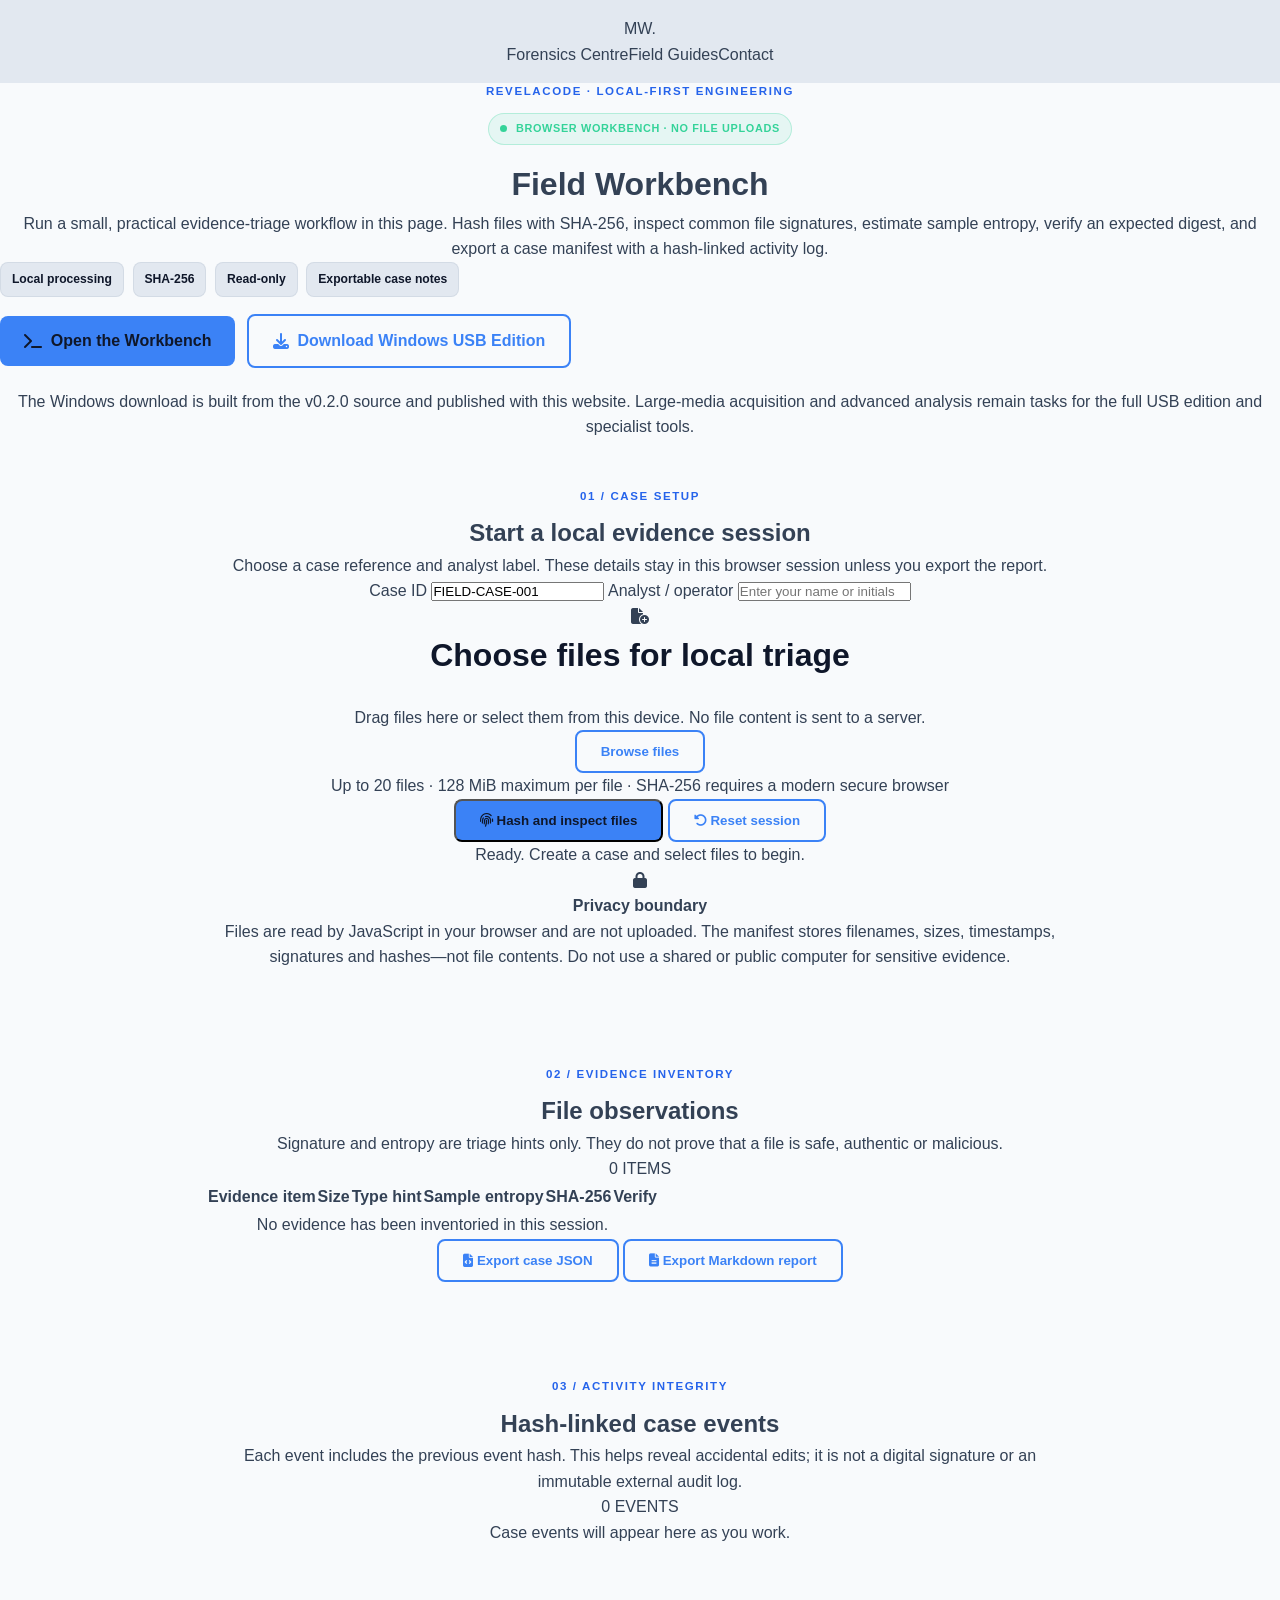
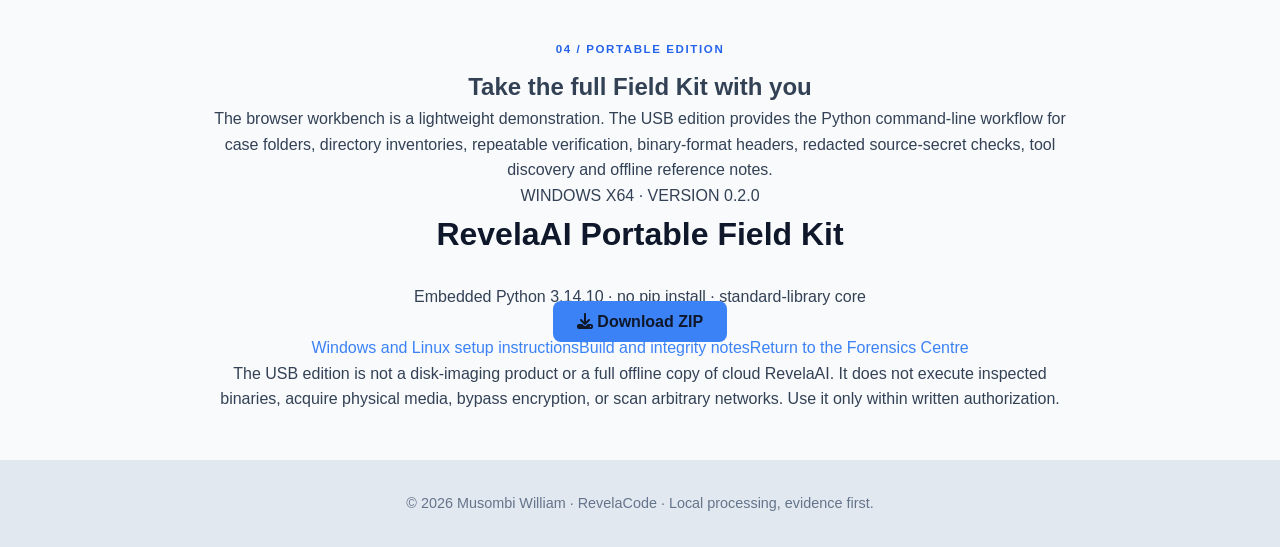
==== fieldkit.html @ 88fcd1e8 "Add browser-based Field Workbench page" ====
<!DOCTYPE html>
<html lang="en">
<head>
  <meta charset="UTF-8">
  <meta name="viewport" content="width=device-width, initial-scale=1.0">
  <meta name="description" content="Use the RevelaAI Field Workbench in your browser for local SHA-256 evidence hashing, file-header triage, entropy sampling and hash-linked case notes. Files stay on your device.">
  <meta name="theme-color" content="#0b1220">
  <title>Field Workbench | Musombi William</title>
  <link rel="stylesheet" href="https://cdnjs.cloudflare.com/ajax/libs/font-awesome/6.4.0/css/all.min.css" crossorigin="anonymous" referrerpolicy="no-referrer">
  <link rel="stylesheet" href="stylesheet.css">
</head>
<body class="fieldkit-page">
  <header class="fieldkit-hero">
    <nav class="fieldkit-topnav" aria-label="Main navigation">
      <a href="index.html" class="brand-mark">MW<span>.</span></a>
      <div><a href="forensics.html">Forensics Centre</a><a href="guides.html">Field Guides</a><a href="index.html#contact">Contact</a></div>
    </nav>
    <div class="fieldkit-hero-copy">
      <p class="fieldkit-eyebrow">REVELACODE · LOCAL-FIRST ENGINEERING</p>
      <div class="fieldkit-status"><span></span> BROWSER WORKBENCH · NO FILE UPLOADS</div>
      <h1>Field Workbench</h1>
      <p>Run a small, practical evidence-triage workflow in this page. Hash files with SHA-256, inspect common file signatures, estimate sample entropy, verify an expected digest, and export a case manifest with a hash-linked activity log.</p>
      <div class="fieldkit-facts"><span><strong>Local processing</strong></span><span><strong>SHA-256</strong></span><span><strong>Read-only</strong></span><span><strong>Exportable case notes</strong></span></div>
      <div class="fieldkit-links">
        <a class="btn-primary" href="#workbench"><i class="fa-solid fa-terminal"></i> Open the Workbench</a>
        <a class="btn-secondary" href="downloads/RevelaAI-Portable-Field-Kit-v0.2.0-Windows-x64.zip" download><i class="fa-solid fa-download"></i> Download Windows USB Edition</a>
      </div>
      <p class="fieldkit-small-note">The Windows download is built from the v0.2.0 source and published with this website. Large-media acquisition and advanced analysis remain tasks for the full USB edition and specialist tools.</p>
    </div>
  </header>

  <main class="fieldkit-main">
    <section class="fieldkit-section" id="workbench">
      <div class="fieldkit-section-heading">
        <p class="fieldkit-eyebrow">01 / CASE SETUP</p>
        <h2>Start a local evidence session</h2>
        <p>Choose a case reference and analyst label. These details stay in this browser session unless you export the report.</p>
      </div>
      <div class="fieldkit-form-grid">
        <label>Case ID
          <input id="caseId" type="text" maxlength="64" value="FIELD-CASE-001" autocomplete="off">
        </label>
        <label>Analyst / operator
          <input id="analyst" type="text" maxlength="80" placeholder="Enter your name or initials" autocomplete="off">
        </label>
      </div>
      <div class="fieldkit-dropzone" id="dropZone" tabindex="0" role="button" aria-label="Choose evidence files">
        <input id="evidenceFiles" type="file" multiple hidden>
        <div class="drop-icon"><i class="fa-solid fa-file-circle-plus"></i></div>
        <h3>Choose files for local triage</h3>
        <p>Drag files here or select them from this device. No file content is sent to a server.</p>
        <button type="button" class="btn-secondary" id="chooseFiles">Browse files</button>
        <p class="fieldkit-hint">Up to 20 files · 128 MiB maximum per file · SHA-256 requires a modern secure browser</p>
      </div>
      <div class="fieldkit-actions">
        <button type="button" class="btn-primary" id="runInventory"><i class="fa-solid fa-fingerprint"></i> Hash and inspect files</button>
        <button type="button" class="btn-secondary" id="resetSession"><i class="fa-solid fa-rotate-left"></i> Reset session</button>
      </div>
      <p id="workbenchStatus" class="fieldkit-status-line" role="status" aria-live="polite">Ready. Create a case and select files to begin.</p>
      <div class="fieldkit-privacy"><i class="fa-solid fa-lock"></i><div><strong>Privacy boundary</strong><p>Files are read by JavaScript in your browser and are not uploaded. The manifest stores filenames, sizes, timestamps, signatures and hashes—not file contents. Do not use a shared or public computer for sensitive evidence.</p></div></div>
    </section>

    <section class="fieldkit-section">
      <div class="fieldkit-section-heading fieldkit-row-heading">
        <div><p class="fieldkit-eyebrow">02 / EVIDENCE INVENTORY</p><h2>File observations</h2><p>Signature and entropy are triage hints only. They do not prove that a file is safe, authentic or malicious.</p></div>
        <span class="fieldkit-count" id="evidenceCount">0 ITEMS</span>
      </div>
      <div class="fieldkit-table-wrap">
        <table class="fieldkit-table">
          <thead><tr><th>Evidence item</th><th>Size</th><th>Type hint</th><th>Sample entropy</th><th>SHA-256</th><th>Verify</th></tr></thead>
          <tbody id="manifestRows"><tr><td colspan="6" class="fieldkit-empty">No evidence has been inventoried in this session.</td></tr></tbody>
        </table>
      </div>
      <div class="fieldkit-actions fieldkit-export-actions">
        <button type="button" class="btn-secondary" id="exportJson" disabled><i class="fa-solid fa-file-code"></i> Export case JSON</button>
        <button type="button" class="btn-secondary" id="exportReport" disabled><i class="fa-solid fa-file-lines"></i> Export Markdown report</button>
      </div>
    </section>

    <section class="fieldkit-section">
      <div class="fieldkit-section-heading fieldkit-row-heading">
        <div><p class="fieldkit-eyebrow">03 / ACTIVITY INTEGRITY</p><h2>Hash-linked case events</h2><p>Each event includes the previous event hash. This helps reveal accidental edits; it is not a digital signature or an immutable external audit log.</p></div>
        <span class="fieldkit-count" id="eventCount">0 EVENTS</span>
      </div>
      <div class="fieldkit-event-list" id="eventList"><p class="fieldkit-empty">Case events will appear here as you work.</p></div>
    </section>

    <section class="fieldkit-section fieldkit-download-panel" id="usb-edition">
      <p class="fieldkit-eyebrow">04 / PORTABLE EDITION</p>
      <h2>Take the full Field Kit with you</h2>
      <p>The browser workbench is a lightweight demonstration. The USB edition provides the Python command-line workflow for case folders, directory inventories, repeatable verification, binary-format headers, redacted source-secret checks, tool discovery and offline reference notes.</p>
      <div class="fieldkit-download-card">
        <div><span class="fieldkit-download-label">WINDOWS X64 · VERSION 0.2.0</span><h3>RevelaAI Portable Field Kit</h3><p>Embedded Python 3.14.10 · no pip install · standard-library core</p></div>
        <a class="btn-primary" href="downloads/RevelaAI-Portable-Field-Kit-v0.2.0-Windows-x64.zip" download><i class="fa-solid fa-download"></i> Download ZIP</a>
      </div>
      <div class="fieldkit-download-links"><a href="guides.html#usb-edition">Windows and Linux setup instructions</a><a href="guides.html#verification">Build and integrity notes</a><a href="forensics.html">Return to the Forensics Centre</a></div>
      <p class="fieldkit-disclaimer">The USB edition is not a disk-imaging product or a full offline copy of cloud RevelaAI. It does not execute inspected binaries, acquire physical media, bypass encryption, or scan arbitrary networks. Use it only within written authorization.</p>
    </section>
  </main>
  <footer>© 2026 Musombi William · RevelaCode · Local processing, evidence first.</footer>
  <script src="fieldkit.js" defer></script>
</body>
</html>
---- stylesheet.css ----
/* ===========================
   THEME VARIABLES
=========================== */
:root {
  --color-bg: #0F172A;
  --color-bg-alt: #1E293B;
  --color-text: #E2E8F0;
  --color-text-alt: #CBD5E1;
  --color-accent: #3B82F6;
  --color-accent-light: #60A5FA;
  --color-muted: #94A3B8;
  --color-btn-hover: #2563EB;
}

/* Automatic light theme for users who prefer light mode */
@media (prefers-color-scheme: light) {
  :root {
    --color-bg: #F8FAFC;
    --color-bg-alt: #E2E8F0;
    --color-text: #0F172A;
    --color-text-alt: #334155;
    --color-accent: #3B82F6;
    --color-accent-light: #2563EB;
    --color-muted: #64748B;
    --color-btn-hover: #1E40AF;
  }
}

/* ===========================
   GLOBAL STYLES
=========================== */
* {
  box-sizing: border-box;
  margin: 0;
  padding: 0;
  font-family: 'Inter', sans-serif;
}

body {
  background-color: var(--color-bg);
  color: var(--color-text-alt);
  line-height: 1.6;
  scroll-behavior: smooth;
  transition: all 0.3s ease;
  text-align: center;
}

a {
  text-decoration: none;
  color: var(--color-accent);
  transition: all 0.3s ease;
}

a:hover {
  color: var(--color-accent-light);
  text-decoration: underline;
}

ul {
  list-style: none;
  text-align: left;
}

/* ===========================
   HERO SECTION
=========================== */
.hero {
  display: flex;
  align-items: center;
  justify-content: center;
  min-height: 100vh;
  padding: 2rem;
  position: relative;
  text-align: center;
  background-color: var(--color-bg); /* fallback background color */
}


/* Overlay for readability */
.hero::before {
  content: "";
  position: absolute;
  top: 0; left: 0; right: 0; bottom: 0;
  background-color: rgba(0, 0, 0, 0.5);
  z-index: 1;
}

.hero-container {
  position: relative;
  z-index: 2;
  display: flex;
  flex-direction: column;
  align-items: center;
  gap: 2rem;
}

.hero-text h1 {
  font-size: 3rem;
  color: var(--color-text);
}

.hero-text h2 {
  font-size: 1.5rem;
  color: var(--color-accent-light);
}

.hero-text p {
  font-size: 1rem;
  color: var(--color-text-alt);
}

.hero-buttons {
  display: flex;
  gap: 1rem;
  justify-content: center;
  margin-top: 1rem;
}

.btn-primary, .btn-secondary {
  padding: 0.75rem 1.5rem;
  border-radius: 8px;
  font-weight: 600;
  transition: all 0.3s ease;
  cursor: pointer;
}

.btn-primary {
  background-color: var(--color-accent);
  color: var(--color-text);
}

.btn-primary:hover {
  background-color: var(--color-btn-hover);
}

.btn-secondary {
  border: 2px solid var(--color-accent);
  color: var(--color-accent);
  background: transparent;
}

.btn-secondary:hover {
  background-color: var(--color-accent);
  color: var(--color-text);
}

.hero-image img {
  max-width: 250px;
  border-radius: 50%;
  border: 4px solid var(--color-accent-light);
  transition: all 0.3s ease;
}

.hero-image img:hover {
  transform: scale(1.05);
}

/* ===========================
   NAVBAR
=========================== */
nav {
  background-color: var(--color-bg-alt);
  padding: 1rem 0;
  position: sticky;
  top: 0;
  z-index: 1000;
  text-align: center;
}

nav ul {
  display: flex;
  justify-content: center;
  gap: 2rem;
  flex-wrap: wrap;
}

nav a {
  font-weight: 500;
  font-size: 1rem;
  color: var(--color-text-alt);
}

/* ===========================
   SECTIONS & CARDS
=========================== */
section {
  padding: 3rem 1rem;
  max-width: 900px;
  margin: auto;
}

section h3 {
  font-size: 2rem;
  margin-bottom: 1.5rem;
  text-align: center;
  color: var(--color-text);
}

.card {
  background-color: var(--color-bg-alt);
  padding: 1.5rem 2rem;
  border-radius: 12px;
  margin-bottom: 2rem;
  box-shadow: 0 6px 12px rgba(0,0,0,0.4);
}

.card h4 {
  color: var(--color-accent-light);
  margin-bottom: 1rem;
  text-align: left;
}

.card p, .card li {
  text-align: left;
  margin-bottom: 0.5rem;
  color: var(--color-text-alt);
  line-height: 1.5;
}

.card ul {
  padding-left: 1.2rem;
  margin-top: 0.5rem;
}

/* ===========================
   PROJECT CARDS
=========================== */
.images-section {
  display: grid;
  grid-template-columns: repeat(auto-fit, minmax(220px, 1fr));
  gap: 2rem;
  margin-top: 2rem;
}

.project-card {
  background-color: var(--color-bg-alt);
  padding: 1rem;
  border-radius: 12px;
  text-align: center;
  transition: transform 0.3s ease, box-shadow 0.3s ease;
}

.project-card img {
  width: 100%;
  border-radius: 10px;
  margin-bottom: 0.5rem;
}

.project-card:hover {
  transform: translateY(-5px);
  box-shadow: 0 10px 20px rgba(0,0,0,0.4);
}

#achievements .card {
  background-color: var(--color-bg-alt);
  padding: 1.5rem 2rem;
  border-radius: 12px;
  margin-bottom: 2rem;
  box-shadow: 0 6px 12px rgba(0,0,0,0.4);
}

#achievements .card h4 {
  color: var(--color-accent-light);
  margin-bottom: 1rem;
  text-align: left;
}

#achievements .card ul {
  padding-left: 1.2rem;
  margin-top: 0.5rem;
}

#achievements .card li {
  margin-bottom: 0.5rem;
  line-height: 1.5;
  text-align: left;
  color: var(--color-text-alt);
}

/* ===========================
   CONTACT LIST
=========================== */
  /* ensures all icons are aligned */
.contact-list li {
  display: flex;
  align-items: center;
  gap: 0.5rem;
  margin-bottom: 0.5rem;
}

.contact-list i {
  color: var(--color-accent);
  font-size: 1.5rem;
  min-width: 24px;
}

/* ===========================
   FOOTER
=========================== */
footer {
  text-align: center;
  padding: 2rem;
  background-color: var(--color-bg-alt);
  color: var(--color-muted);
  font-size: 0.9rem;
}

/* ===========================
   RESPONSIVENESS
=========================== */
@media (min-width: 768px) {
  .hero-container {
    flex-direction: row;
    justify-content: space-between;
    text-align: left;
  }

  .hero-text {
    max-width: 500px;
  }

  .hero-image img {
    max-width: 300px;
  }

  .card-grid {
    display: grid;
    grid-template-columns: repeat(auto-fit, minmax(300px, 1fr));
    gap: 2rem;
  }
}

@media (max-width: 480px) {
  h1 { font-size: 2rem; }
  h2 { font-size: 1.2rem; }
}


/* ===========================
   DIGITAL FORENSICS CENTRE
=========================== */
.capability-grid {
  display: grid;
  grid-template-columns: repeat(auto-fit, minmax(230px, 1fr));
  gap: 1.1rem;
  margin: 1.5rem 0;
  text-align: left;
}
.capability-card {
  background: var(--color-bg-alt);
  border: 1px solid rgba(148, 163, 184, 0.2);
  border-radius: 14px;
  padding: 1.35rem;
  box-shadow: 0 8px 22px rgba(0, 0, 0, 0.16);
  text-align: left;
}
.capability-card h4 { color: var(--color-accent-light); margin-bottom: 0.55rem; text-align: left; }
.capability-card p, .capability-card li { color: var(--color-text-alt); text-align: left; margin-bottom: 0.55rem; }
.capability-card ul { padding-left: 1.1rem; list-style: disc; }
.capability-card .card-link { display: inline-block; margin-top: 0.55rem; font-weight: 700; }
.forensics-hero {
  padding: 4.5rem 1rem 3.5rem;
  background: radial-gradient(circle at 15% 10%, rgba(59,130,246,.23), transparent 35%),
              radial-gradient(circle at 90% 25%, rgba(46,139,87,.16), transparent 30%),
              var(--color-bg);
}
.forensics-hero .eyebrow { color: var(--color-accent-light); letter-spacing: .12em; text-transform: uppercase; font-size: .78rem; font-weight: 800; }
.forensics-hero h1 { color: var(--color-text); font-size: clamp(2rem,5vw,3.5rem); line-height: 1.12; max-width: 900px; margin: .8rem auto; }
.forensics-hero p { max-width: 780px; margin: 0 auto 1rem; color: var(--color-text-alt); }
.forensics-nav { display: flex; justify-content: center; flex-wrap: wrap; gap: 1rem 1.5rem; padding: 1rem; background: var(--color-bg-alt); position: sticky; top: 0; z-index: 1000; }
.forensics-nav a { color: var(--color-text-alt); font-weight: 700; }
.forensics-content { max-width: 1120px; padding: 2.8rem 1.1rem; }
.forensics-content h2 { color: var(--color-text); margin: 0 0 .8rem; text-align: left; }
.forensics-content .lead, .forensics-content .card p, .forensics-content .card li { text-align: left; }
.forensics-callout { border-left: 4px solid var(--color-accent); background: var(--color-bg-alt); padding: 1rem 1.2rem; border-radius: 0 10px 10px 0; text-align: left; margin: 1.2rem 0; }
.resource-list { display: grid; grid-template-columns: repeat(auto-fit,minmax(240px,1fr)); gap: .7rem 1.2rem; text-align: left; }
.resource-list a { display: block; padding: .75rem .85rem; border-radius: 8px; background: rgba(59,130,246,.08); text-align: left; }
.capability-tags { display: flex; flex-wrap: wrap; gap: .5rem; justify-content: flex-start; margin: .75rem 0; }
.capability-tags span { border: 1px solid rgba(148,163,184,.35); border-radius: 999px; padding: .25rem .65rem; color: var(--color-text-alt); font-size: .82rem; }
.forensics-content table { width: 100%; border-collapse: collapse; text-align: left; margin: 1rem 0; }
.forensics-content th, .forensics-content td { padding: .75rem; border-bottom: 1px solid rgba(148,163,184,.22); text-align: left; vertical-align: top; }
.forensics-content th { color: var(--color-text); }
@media (max-width: 600px) {
  .forensics-content table { display: block; overflow-x: auto; }
  .forensics-nav { position: static; }
}


/* ===========================
   REVELAAI PORTABLE FIELD KIT
=========================== */
.forensics-content > section { max-width: none; }
.fieldkit-heading { text-align: left; margin-bottom: 1.5rem; }
.fieldkit-eyebrow { color: var(--color-accent-light); font: 800 .72rem/1.4 'Inter',sans-serif; letter-spacing: .14em; margin-bottom: .65rem; }
.fieldkit-status { display: inline-flex; align-items: center; gap: .55rem; border: 1px solid rgba(52,211,153,.28); background: rgba(52,211,153,.09); color: #34d399; border-radius: 999px; padding: .4rem .7rem; font-size: .68rem; font-weight: 800; letter-spacing: .06em; margin: .2rem 0 .9rem; }
.fieldkit-status span, .terminal-foot i { width: 7px; height: 7px; border-radius: 50%; background: #34d399; display: inline-block; }
.fieldkit-heading h2 { font-size: clamp(2rem,4vw,2.8rem); line-height: 1.12; margin: .1rem 0 .8rem; }
.fieldkit-heading .lead { max-width: 900px; margin: 0 0 1.1rem; color: var(--color-text-alt); }
.fieldkit-facts { display: flex; flex-wrap: wrap; gap: .55rem; }
.fieldkit-facts span { padding: .42rem .68rem; border-radius: 8px; background: var(--color-bg-alt); border: 1px solid rgba(148,163,184,.2); color: var(--color-muted); font-size: .76rem; }
.fieldkit-facts strong { color: var(--color-text); }
.fieldkit-grid { grid-template-columns: repeat(auto-fit,minmax(230px,1fr)); }
.fieldkit-card { background: linear-gradient(145deg,var(--color-bg-alt),color-mix(in srgb,var(--color-bg-alt) 82%,var(--color-accent))); }
.fieldkit-card-index { color: var(--color-accent-light); font: 700 .65rem/1.4 monospace; letter-spacing: .1em; margin-bottom: .75rem; }
.fieldkit-workflow { display: grid; grid-template-columns: minmax(0,.85fr) minmax(0,1.15fr); gap: 1.2rem; align-items: stretch; margin: 1.5rem 0; text-align: left; }
.fieldkit-workflow-copy { padding: 1.2rem 0; }
.fieldkit-workflow-copy h3 { color: var(--color-text); text-align: left; font-size: 1.55rem; line-height: 1.2; margin: .35rem 0 .9rem; }
.fieldkit-workflow-copy ol { padding-left: 1.2rem; }
.fieldkit-workflow-copy li { color: var(--color-text-alt); padding-left: .2rem; margin-bottom: .7rem; text-align: left; }
.fieldkit-workflow-copy li::marker { color: var(--color-accent-light); font-weight: 800; }
.fieldkit-workflow-copy strong { color: var(--color-text); }
.fieldkit-terminal { background: #080e1a; color: #dbe7f4; border: 1px solid rgba(148,163,184,.22); border-radius: 15px; overflow: hidden; box-shadow: 0 18px 48px rgba(0,0,0,.24); min-width: 0; text-align: left; }
.fieldkit-terminal-head { min-height: 42px; display: flex; align-items: center; gap: .7rem; padding: .65rem .85rem; background: #111b2b; border-bottom: 1px solid rgba(148,163,184,.15); color: #91a3b8; font: 600 .62rem/1.4 monospace; letter-spacing: .06em; }
.fieldkit-terminal-head b { color: #5eead4; margin-left: auto; }
.terminal-lights { display: inline-flex; gap: 5px; }
.terminal-lights i { width: 7px; height: 7px; border-radius: 50%; background: #64748b; }
.terminal-lights i:first-child { background: #f87171; }
.terminal-lights i:nth-child(2) { background: #fbbf24; }
.terminal-lights i:nth-child(3) { background: #34d399; }
.fieldkit-terminal-body { padding: 1rem; font: .69rem/1.55 monospace; overflow-wrap: anywhere; }
.fieldkit-terminal-body p { margin: 0 0 .28rem; color: #dbe7f4; text-align: left; }
.fieldkit-terminal-body .terminal-comment { color: #74869c; margin-top: .65rem; }
.fieldkit-terminal-body .terminal-comment:first-child { margin-top: 0; }
.fieldkit-terminal-body em { color: #5eead4; font-style: normal; }
.fieldkit-terminal-body .terminal-result { color: #86efac; padding-left: .45rem; }
.terminal-foot { display: flex; justify-content: space-between; flex-wrap: wrap; gap: .5rem; margin-top: 1rem; padding-top: .7rem; border-top: 1px solid rgba(148,163,184,.16); color: #8192a8; font: 600 .57rem/1.4 monospace; letter-spacing: .06em; }
.terminal-foot span:first-child { display: inline-flex; align-items: center; gap: .45rem; color: #86efac; }
.fieldkit-links { display: flex; flex-wrap: wrap; gap: .7rem; align-items: center; margin: 1.1rem 0 1.3rem; }
.fieldkit-links .btn-primary,.fieldkit-links .btn-secondary { display: inline-flex; align-items: center; gap: .55rem; }
.fieldkit-limitations { margin-top: 1.2rem; border-left-color: #5eead4; }
@media (max-width: 760px) {
  .fieldkit-workflow { grid-template-columns: 1fr; }
  .fieldkit-links { align-items: stretch; }
  .fieldkit-links a { text-align: center; }
}
@media (max-width: 480px) {
  .fieldkit-terminal-body { font-size: .61rem; padding: .8rem; }
  .fieldkit-terminal-head { font-size: .54rem; gap: .45rem; }
  .fieldkit-links a { width: 100%; justify-content: center; }
}
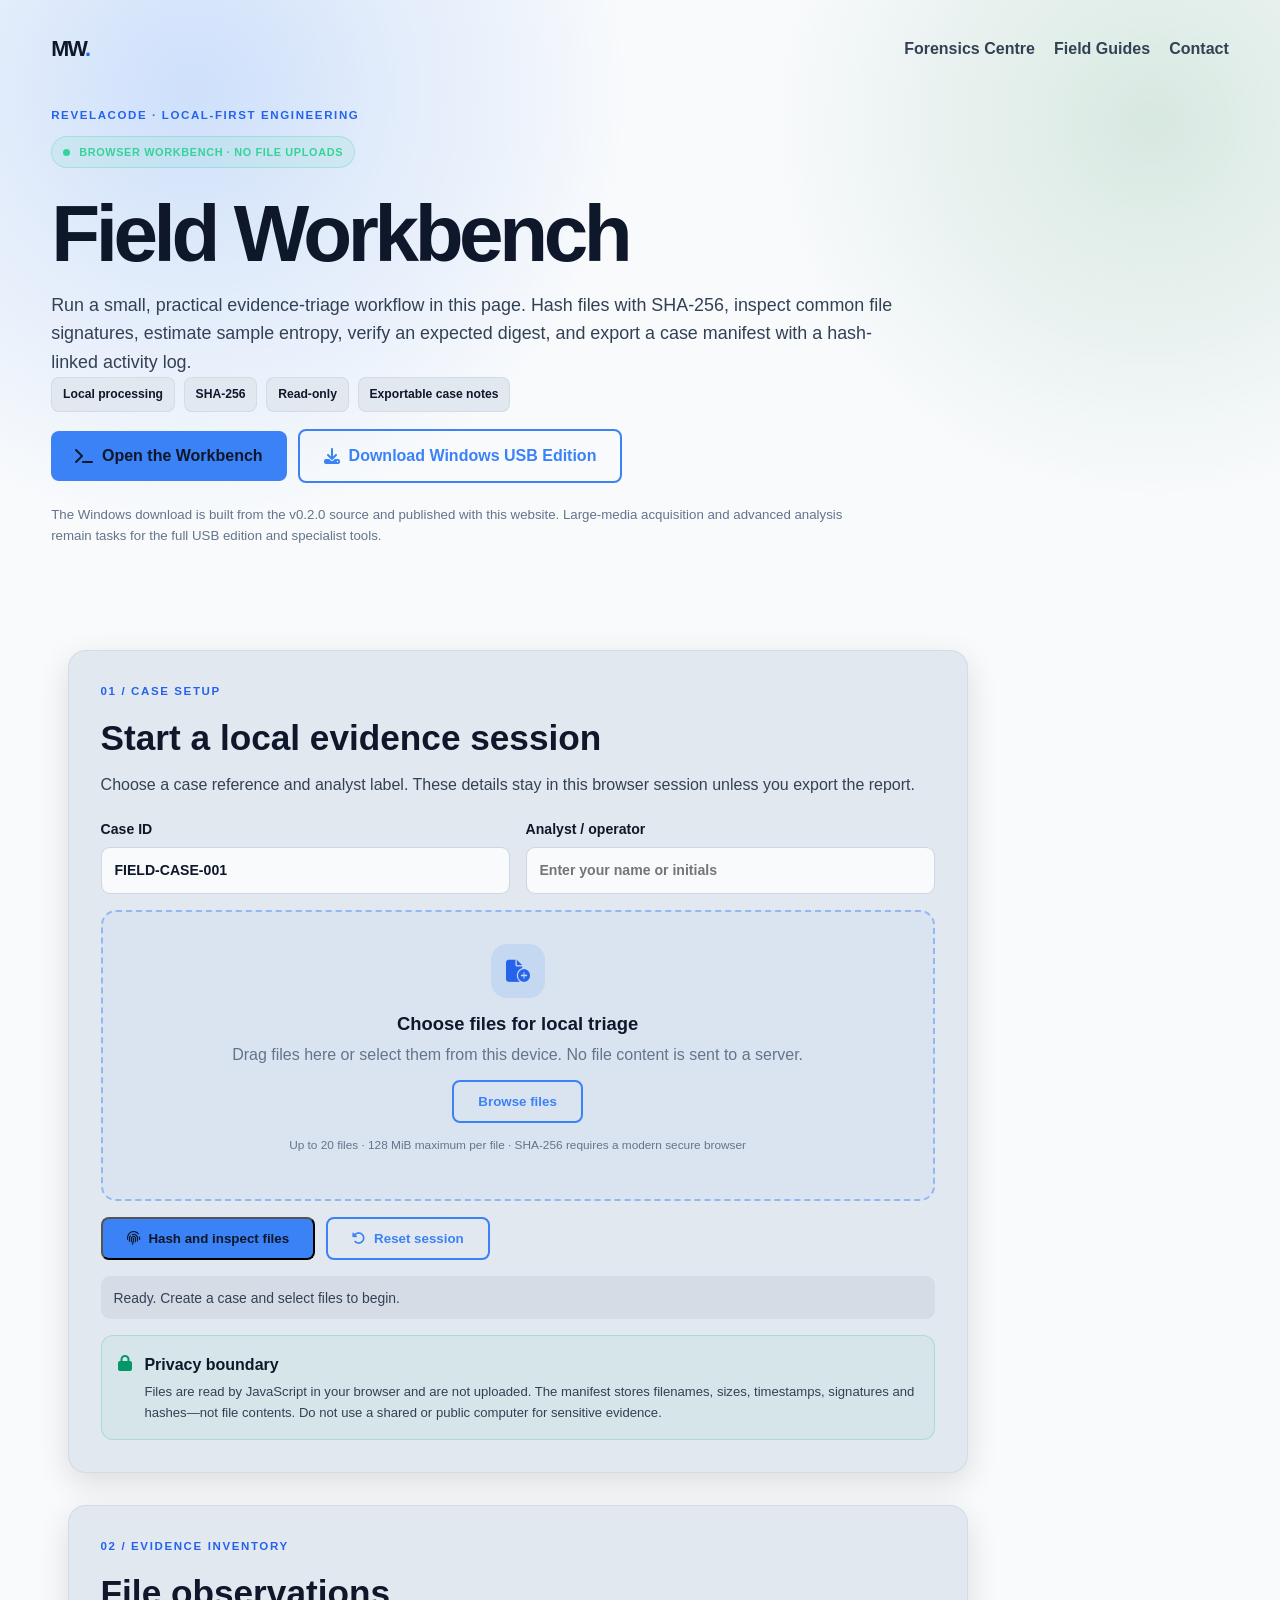
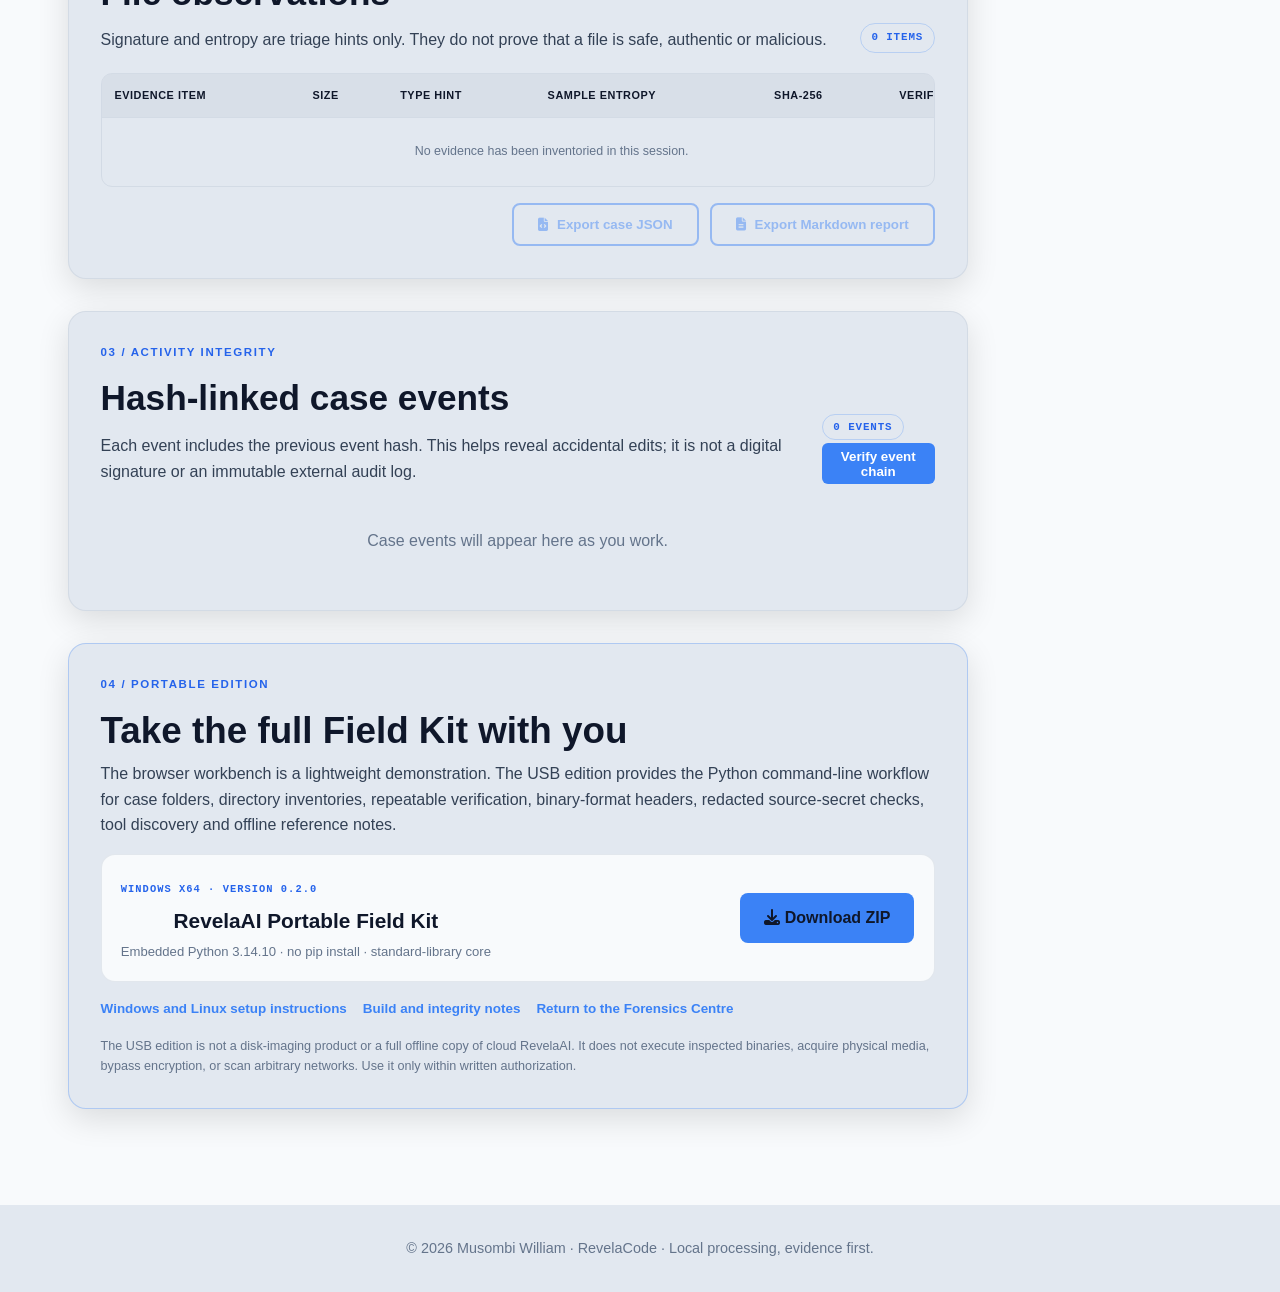
==== commit 3346d4dc: "Add case-chain verification control to Field Workbench" ====
--- a/fieldkit.html
+++ b/fieldkit.html
@@ -80,7 +80,7 @@
     <section class="fieldkit-section">
       <div class="fieldkit-section-heading fieldkit-row-heading">
         <div><p class="fieldkit-eyebrow">03 / ACTIVITY INTEGRITY</p><h2>Hash-linked case events</h2><p>Each event includes the previous event hash. This helps reveal accidental edits; it is not a digital signature or an immutable external audit log.</p></div>
-        <span class="fieldkit-count" id="eventCount">0 EVENTS</span>
+        <div class="fieldkit-heading-actions"><span class="fieldkit-count" id="eventCount">0 EVENTS</span><button type="button" class="verify-button verify-chain-button" id="verifyChain" disabled>Verify event chain</button></div>
       </div>
       <div class="fieldkit-event-list" id="eventList"><p class="fieldkit-empty">Case events will appear here as you work.</p></div>
     </section>
--- a/stylesheet.css
+++ b/stylesheet.css
@@ -438,3 +438,108 @@
   .fieldkit-terminal-head { font-size: .54rem; gap: .45rem; }
   .fieldkit-links a { width: 100%; justify-content: center; }
 }
+
+
+/* First-party Field Workbench and Technical Guides */
+.fieldkit-page { text-align:left; background:var(--color-bg); }
+.fieldkit-hero { background:radial-gradient(circle at 15% 15%,rgba(59,130,246,.22),transparent 36%),radial-gradient(circle at 90% 20%,rgba(46,139,87,.16),transparent 30%),var(--color-bg); padding:1rem clamp(1rem,4vw,4rem) 4rem; }
+.fieldkit-topnav { display:flex; justify-content:space-between; align-items:center; max-width:1180px; margin:0 auto; padding:1rem 0 2.5rem; background:transparent; position:static; }
+.fieldkit-topnav > div { display:flex; gap:1.2rem; flex-wrap:wrap; }
+.fieldkit-topnav a { color:var(--color-text-alt); font-weight:700; }
+.brand-mark { font-size:1.35rem; font-weight:900; letter-spacing:-.08em; color:var(--color-text)!important; }
+.brand-mark span { color:var(--color-accent-light); }
+.fieldkit-hero-copy { max-width:1180px; margin:0 auto; text-align:left; }
+.fieldkit-hero-copy h1 { color:var(--color-text); font-size:clamp(2.8rem,7vw,5rem); line-height:1.02; letter-spacing:-.055em; margin:.65rem 0 1rem; }
+.fieldkit-hero-copy > p:not(.fieldkit-eyebrow):not(.fieldkit-small-note) { max-width:850px; color:var(--color-text-alt); font-size:1.12rem; }
+.fieldkit-small-note { color:var(--color-muted); font-size:.83rem; max-width:820px; margin-top:1rem; }
+.fieldkit-main { max-width:1180px; margin:0 auto; padding:2.5rem 1.1rem 4rem; }
+.fieldkit-section { margin:0 0 2rem; padding:clamp(1.1rem,3vw,2rem); border:1px solid rgba(148,163,184,.2); border-radius:18px; background:var(--color-bg-alt); box-shadow:0 10px 32px rgba(0,0,0,.12); }
+.fieldkit-section-heading { margin-bottom:1.25rem; text-align:left; }
+.fieldkit-section-heading h2 { color:var(--color-text); text-align:left; font-size:clamp(1.5rem,3vw,2.2rem); margin:.25rem 0 .4rem; }
+.fieldkit-section-heading p:not(.fieldkit-eyebrow) { max-width:820px; color:var(--color-text-alt); text-align:left; }
+.fieldkit-form-grid { display:grid; grid-template-columns:repeat(2,minmax(0,1fr)); gap:1rem; margin:1rem 0; }
+.fieldkit-form-grid label { display:grid; gap:.4rem; text-align:left; color:var(--color-text); font-weight:700; font-size:.88rem; }
+.fieldkit-form-grid input,.verify-input { min-width:0; width:100%; border:1px solid rgba(148,163,184,.4); border-radius:9px; padding:.72rem .8rem; background:var(--color-bg); color:var(--color-text); font:inherit; }
+.fieldkit-form-grid input:focus,.verify-input:focus { outline:2px solid var(--color-accent); outline-offset:2px; }
+.fieldkit-dropzone { border:2px dashed rgba(59,130,246,.45); border-radius:15px; padding:2rem 1rem; text-align:center; background:rgba(59,130,246,.045); cursor:pointer; transition:border-color .2s,background .2s; }
+.fieldkit-dropzone.is-dragging { border-color:var(--color-accent-light); background:rgba(59,130,246,.13); }
+.fieldkit-dropzone h3 { color:var(--color-text); font-size:1.15rem; margin:.65rem 0 .2rem; }
+.fieldkit-dropzone p { color:var(--color-muted); margin:.25rem auto .75rem; max-width:650px; }
+.drop-icon { display:grid; place-items:center; width:54px; height:54px; border-radius:16px; margin:0 auto; background:rgba(59,130,246,.13); color:var(--color-accent-light); font-size:1.35rem; }
+.fieldkit-hint { font-size:.74rem!important; margin-top:.85rem!important; }
+.fieldkit-actions { display:flex; gap:.7rem; flex-wrap:wrap; margin-top:1rem; align-items:center; }
+.fieldkit-actions button,.fieldkit-links a,.fieldkit-hero .btn-primary,.fieldkit-hero .btn-secondary { display:inline-flex; align-items:center; justify-content:center; gap:.55rem; }
+.fieldkit-actions button:disabled { opacity:.45; cursor:not-allowed; }
+.fieldkit-status-line { margin-top:1rem; padding:.65rem .8rem; border-radius:9px; background:rgba(100,116,139,.1); color:var(--color-text-alt); font-size:.87rem; }
+.fieldkit-status-line[data-kind="success"] { background:rgba(16,185,129,.1); color:#059669; }
+.fieldkit-status-line[data-kind="warning"] { background:rgba(245,158,11,.12); color:#b45309; }
+.fieldkit-status-line[data-kind="error"] { background:rgba(239,68,68,.1); color:#dc2626; }
+.fieldkit-privacy { display:flex; gap:.8rem; margin-top:1rem; padding:1rem; border:1px solid rgba(16,185,129,.22); border-radius:12px; color:#059669; background:rgba(16,185,129,.06); text-align:left; }
+.fieldkit-privacy i { padding-top:.15rem; }
+.fieldkit-privacy strong { color:var(--color-text); }
+.fieldkit-privacy p { color:var(--color-text-alt); font-size:.82rem; margin-top:.2rem; }
+.fieldkit-row-heading { display:flex; justify-content:space-between; gap:1rem; align-items:flex-end; }
+.fieldkit-count { flex:none; font:800 .68rem/1.4 monospace; letter-spacing:.08em; color:var(--color-accent-light); border:1px solid rgba(59,130,246,.25); border-radius:999px; padding:.4rem .65rem; }
+.fieldkit-table-wrap { max-width:100%; overflow-x:auto; border:1px solid rgba(148,163,184,.2); border-radius:11px; }
+.fieldkit-table { border-collapse:collapse; min-width:900px; width:100%; margin:0; text-align:left; }
+.fieldkit-table th,.fieldkit-table td { padding:.8rem; text-align:left; vertical-align:top; border-bottom:1px solid rgba(148,163,184,.2); color:var(--color-text-alt); font-size:.78rem; }
+.fieldkit-table th { font-size:.68rem; color:var(--color-text); letter-spacing:.05em; text-transform:uppercase; background:rgba(100,116,139,.08); }
+.fieldkit-table tr:last-child td { border-bottom:0; }
+.fieldkit-table .evidence-name { min-width:150px; max-width:230px; overflow-wrap:anywhere; font-weight:700; color:var(--color-text); }
+.hash-cell { max-width:210px; overflow-wrap:anywhere; font-family:monospace; font-size:.68rem!important; }
+.fieldkit-empty { text-align:center!important; padding:1.5rem!important; color:var(--color-muted)!important; }
+.verify-input { min-width:190px; font:.68rem monospace; }
+.verify-button { display:block; margin-top:.35rem; border:0; border-radius:6px; padding:.35rem .55rem; background:var(--color-accent); color:white; cursor:pointer; font-weight:700; }
+.verify-result { display:block; margin-top:.3rem; font-weight:800; }
+.verify-result[data-kind="success"] { color:#059669; }
+.verify-result[data-kind="error"] { color:#dc2626; }
+.verify-result[data-kind="warning"] { color:#b45309; }
+.fieldkit-export-actions { justify-content:flex-end; }
+.fieldkit-event-list { display:grid; gap:.7rem; }
+.fieldkit-event { display:grid; gap:.4rem; padding:.85rem 1rem; border:1px solid rgba(148,163,184,.2); border-radius:10px; background:rgba(100,116,139,.05); text-align:left; }
+.fieldkit-event > div { display:flex; justify-content:space-between; gap:1rem; flex-wrap:wrap; }
+.fieldkit-event strong { color:var(--color-text); text-transform:capitalize; }
+.fieldkit-event time { color:var(--color-muted); font-size:.75rem; }
+.fieldkit-event p { color:var(--color-text-alt); font-size:.78rem; overflow-wrap:anywhere; }
+.fieldkit-event code { color:var(--color-accent-light); font-size:.66rem; overflow-wrap:anywhere; }
+.fieldkit-download-panel { border-color:rgba(59,130,246,.3); }
+.fieldkit-download-panel h2 { color:var(--color-text); text-align:left; font-size:clamp(1.6rem,3vw,2.3rem); }
+.fieldkit-download-panel > p:not(.fieldkit-eyebrow) { text-align:left; color:var(--color-text-alt); }
+.fieldkit-download-card { margin:1rem 0; display:flex; justify-content:space-between; align-items:center; gap:1.2rem; padding:1.2rem; border-radius:14px; background:var(--color-bg); border:1px solid rgba(148,163,184,.22); }
+.fieldkit-download-card h3 { color:var(--color-text); font-size:1.3rem; margin:.25rem 0; }
+.fieldkit-download-card p { color:var(--color-muted); font-size:.82rem; }
+.fieldkit-download-label { color:var(--color-accent-light); font:800 .65rem monospace; letter-spacing:.1em; }
+.fieldkit-download-links { display:flex; gap:1rem; flex-wrap:wrap; }
+.fieldkit-download-links a { font-size:.84rem; font-weight:700; }
+.fieldkit-disclaimer { padding-top:1rem; color:var(--color-muted)!important; font-size:.79rem; }
+.guide-content > section { max-width:none; }
+.guide-card { display:block; text-decoration:none; }
+.guide-card:hover { text-decoration:none; transform:translateY(-3px); }
+.guide-card span { color:var(--color-accent-light); font-weight:800; font-size:.82rem; }
+.guide-month-grid { display:grid; grid-template-columns:repeat(auto-fit,minmax(250px,1fr)); gap:1rem; }
+.guide-step-list { display:grid; gap:.65rem; }
+.guide-step-list article { display:flex; gap:1rem; align-items:flex-start; padding:.95rem; border:1px solid rgba(148,163,184,.2); border-radius:10px; text-align:left; }
+.guide-step-list article > span { color:var(--color-accent-light); font:800 .8rem monospace; padding-top:.1rem; }
+.guide-step-list h4 { color:var(--color-text); margin-bottom:.25rem; }
+.guide-step-list p { color:var(--color-text-alt); }
+.guide-table { min-width:720px; }
+.guide-content pre { overflow:auto; padding:1rem; border-radius:10px; background:#080e1a; color:#dbe7f4; text-align:left; }
+.guide-content code { font-family:monospace; font-size:.85em; }
+@media(max-width:700px) {
+  .fieldkit-topnav { align-items:flex-start; gap:1rem; }
+  .fieldkit-topnav > div { gap:.8rem; font-size:.82rem; }
+  .fieldkit-form-grid { grid-template-columns:1fr; }
+  .fieldkit-row-heading { display:block; }
+  .fieldkit-count { display:inline-block; margin-top:.8rem; }
+  .fieldkit-download-card { align-items:stretch; flex-direction:column; }
+  .fieldkit-download-card .btn-primary { width:100%; }
+  .fieldkit-actions button { width:100%; }
+}
+@media(max-width:440px) {
+  .fieldkit-topnav { flex-direction:column; padding-bottom:1.7rem; }
+  .fieldkit-hero { padding-bottom:2.5rem; }
+  .fieldkit-main { padding-left:.65rem; padding-right:.65rem; }
+  .fieldkit-section { border-radius:12px; }
+  .fieldkit-hero .fieldkit-links { flex-direction:column; align-items:stretch; }
+  .fieldkit-hero .fieldkit-links a { width:100%; }
+}
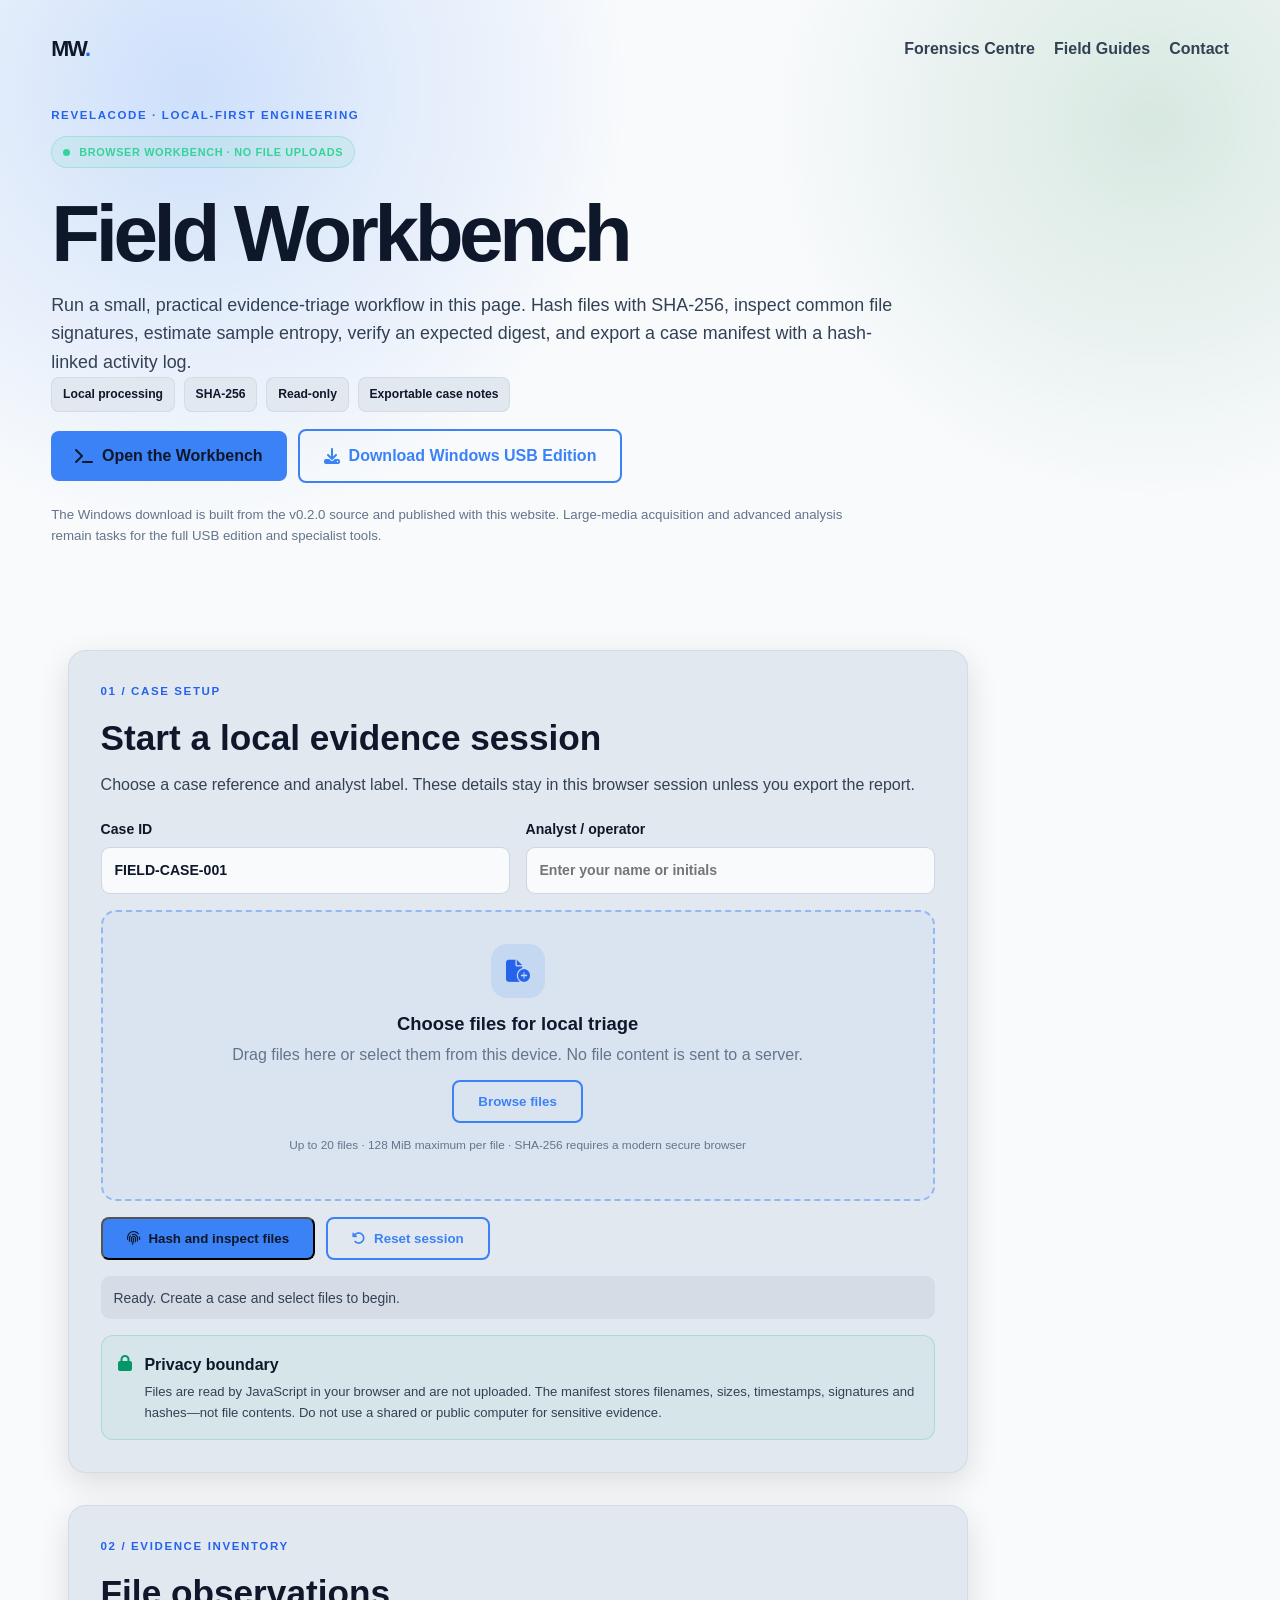
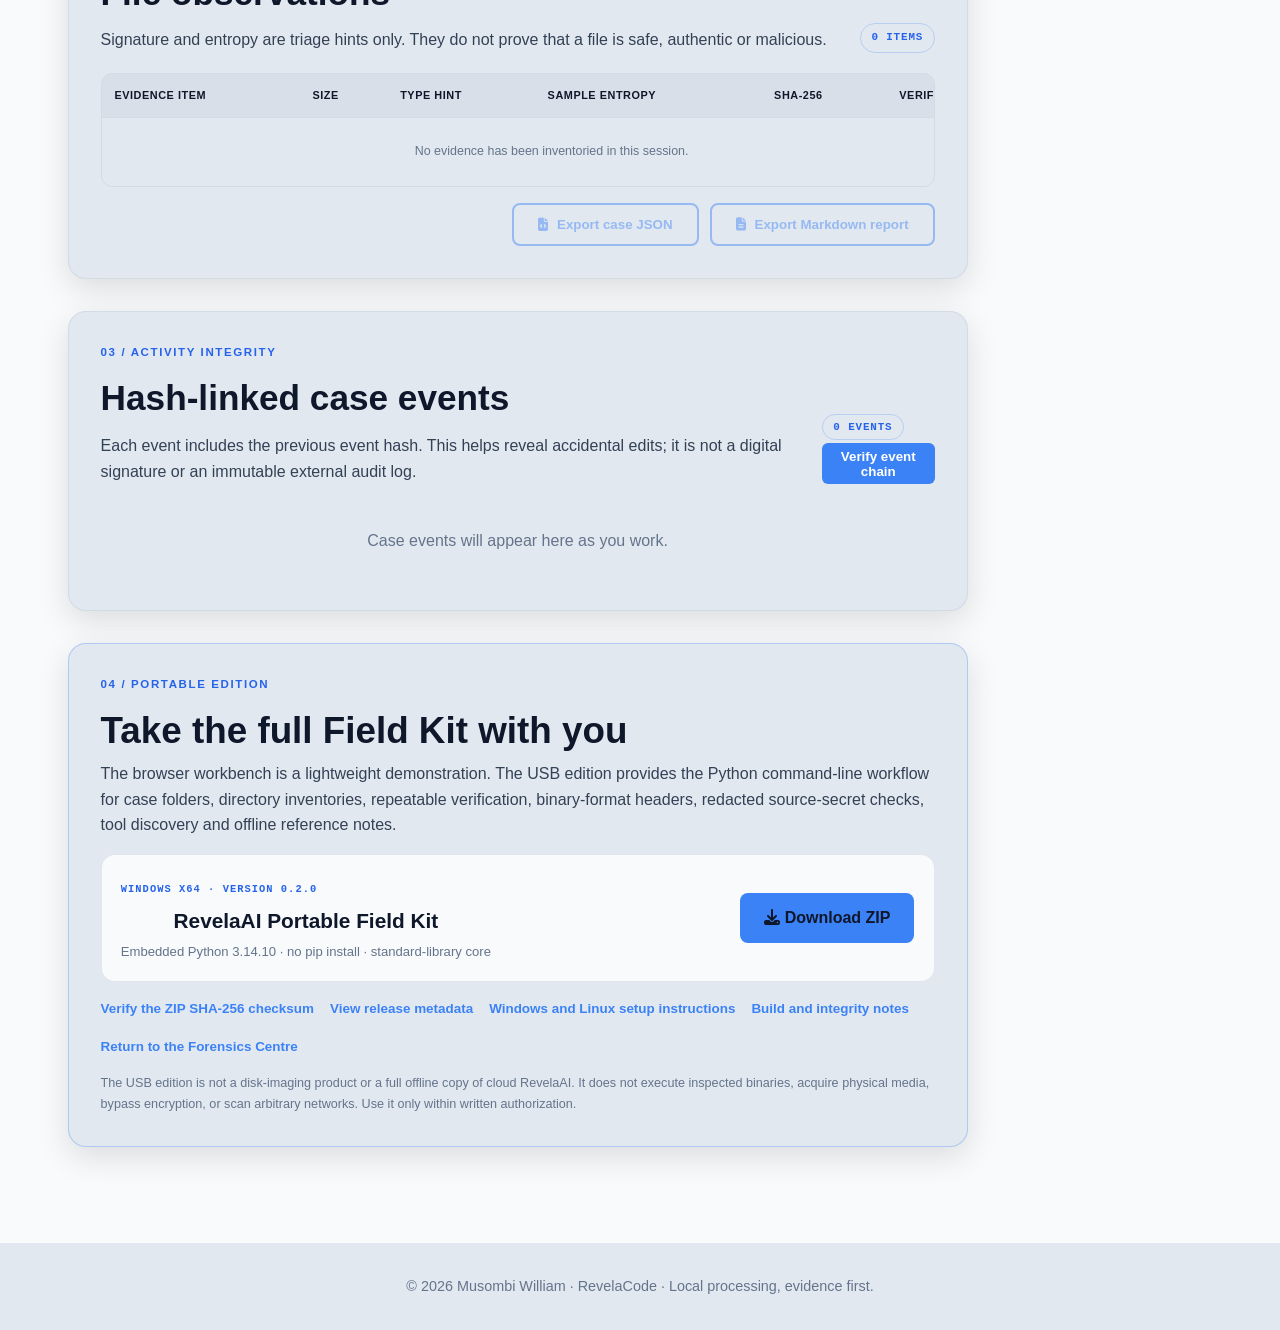
==== commit 010c9b49: "Expose on-site Field Kit checksum and release metadata links" ====
--- a/fieldkit.html
+++ b/fieldkit.html
@@ -93,7 +93,7 @@
         <div><span class="fieldkit-download-label">WINDOWS X64 · VERSION 0.2.0</span><h3>RevelaAI Portable Field Kit</h3><p>Embedded Python 3.14.10 · no pip install · standard-library core</p></div>
         <a class="btn-primary" href="downloads/RevelaAI-Portable-Field-Kit-v0.2.0-Windows-x64.zip" download><i class="fa-solid fa-download"></i> Download ZIP</a>
       </div>
-      <div class="fieldkit-download-links"><a href="guides.html#usb-edition">Windows and Linux setup instructions</a><a href="guides.html#verification">Build and integrity notes</a><a href="forensics.html">Return to the Forensics Centre</a></div>
+      <div class="fieldkit-download-links"><a href="downloads/SHA256SUMS.txt">Verify the ZIP SHA-256 checksum</a><a href="downloads/fieldkit-release.json">View release metadata</a><a href="guides.html#usb-edition">Windows and Linux setup instructions</a><a href="guides.html#verification">Build and integrity notes</a><a href="forensics.html">Return to the Forensics Centre</a></div>
       <p class="fieldkit-disclaimer">The USB edition is not a disk-imaging product or a full offline copy of cloud RevelaAI. It does not execute inspected binaries, acquire physical media, bypass encryption, or scan arbitrary networks. Use it only within written authorization.</p>
     </section>
   </main>
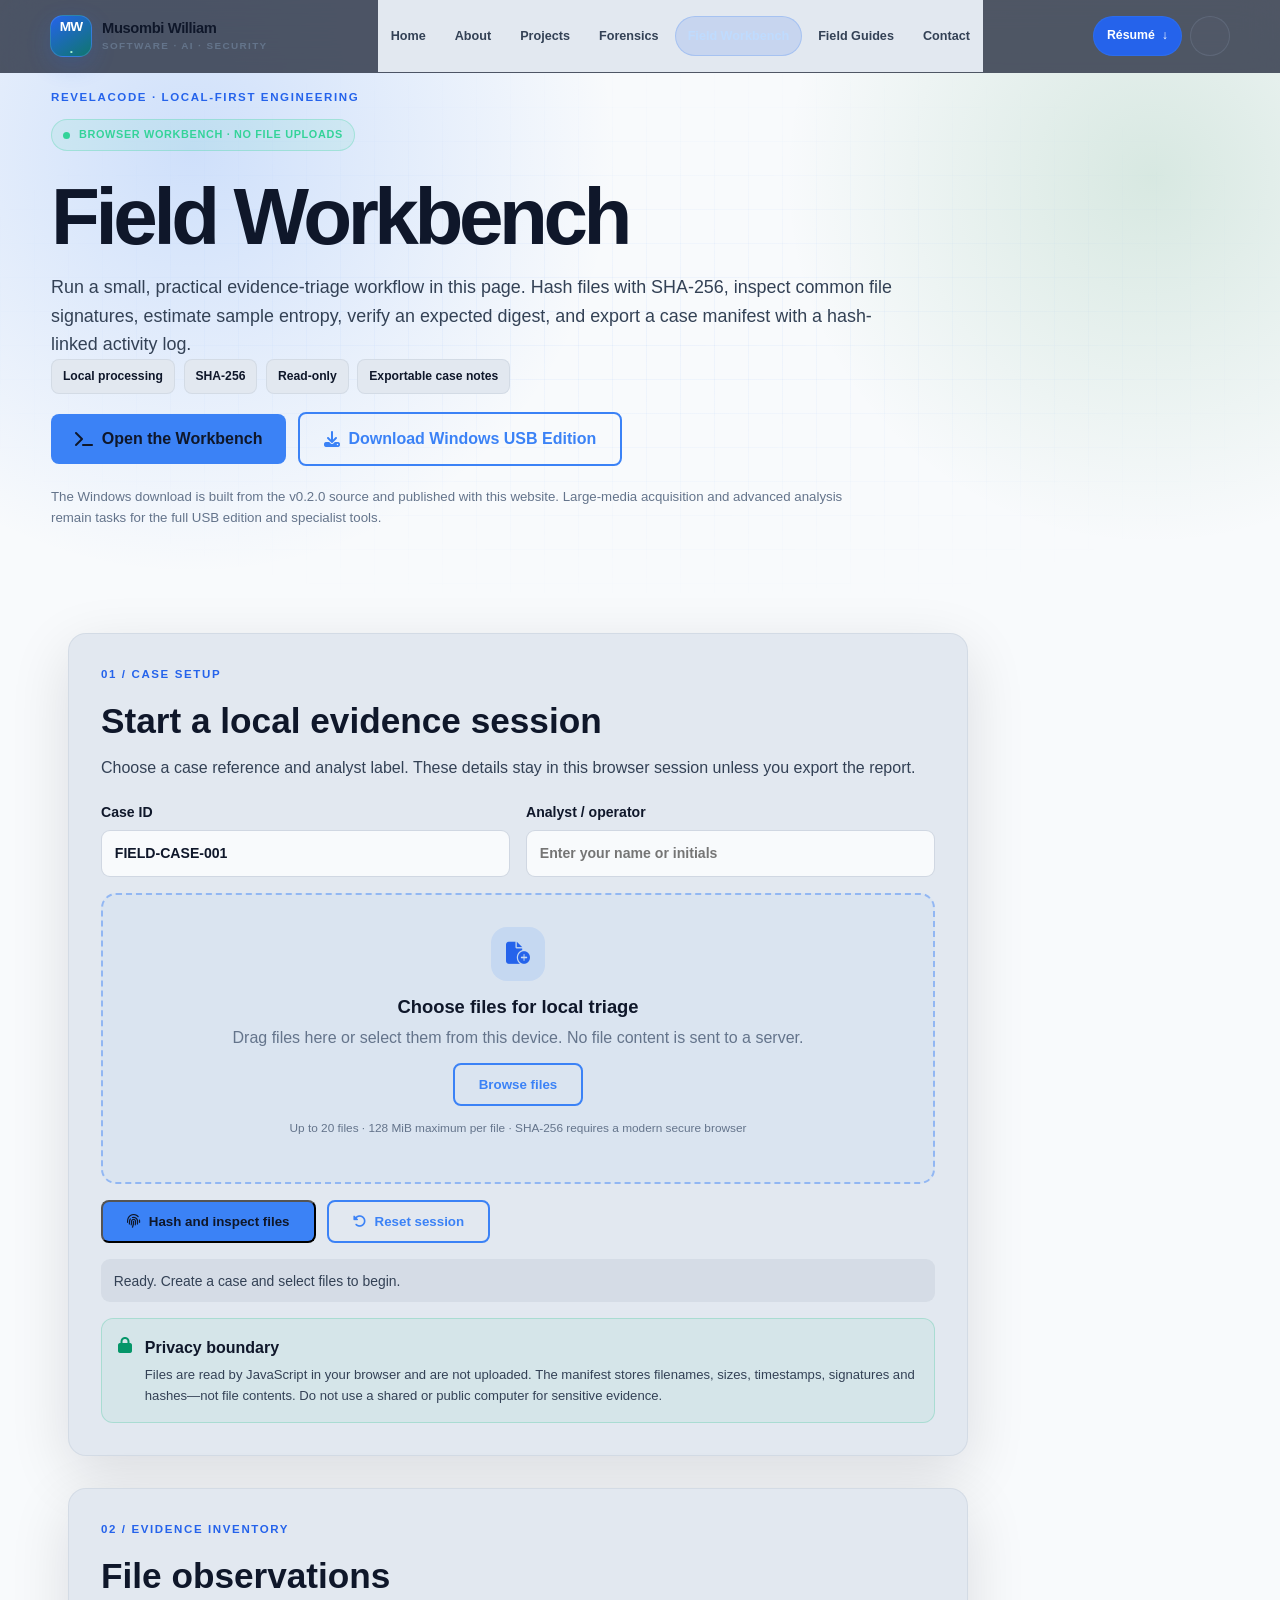
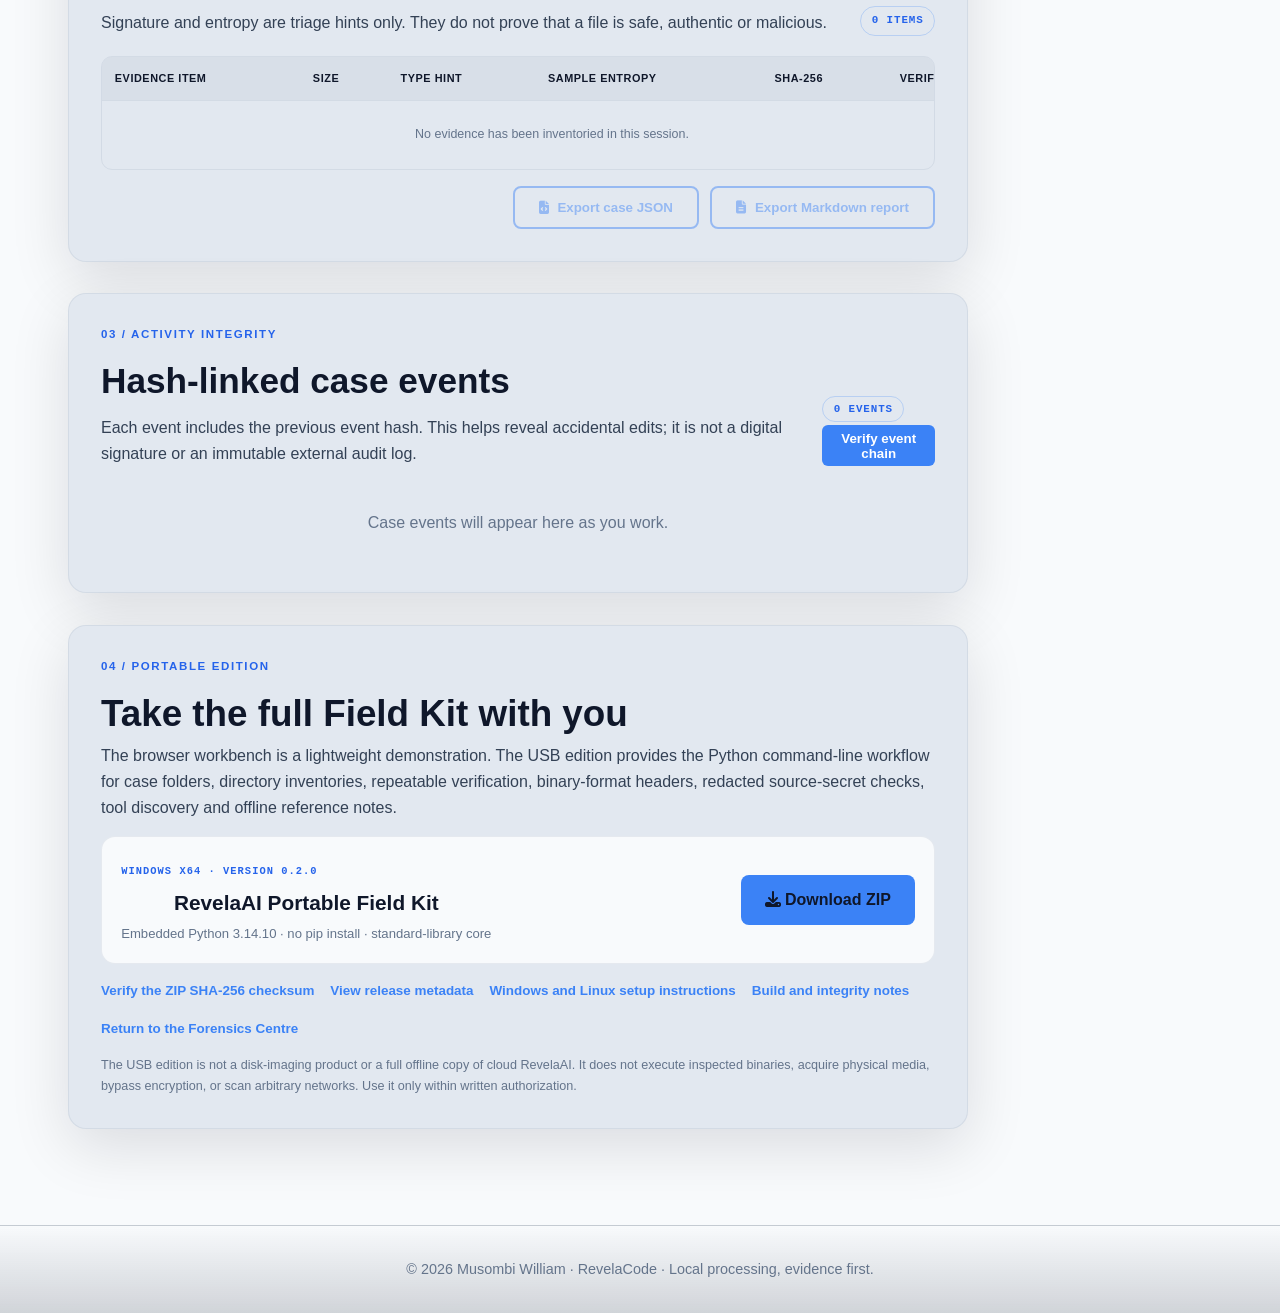
==== commit 9f328269: "Enable shared navigation and interactions on fieldkit.html" ====
--- a/fieldkit.html
+++ b/fieldkit.html
@@ -98,6 +98,7 @@
     </section>
   </main>
   <footer>© 2026 Musombi William · RevelaCode · Local processing, evidence first.</footer>
+  <script src="site.js" defer></script>
   <script src="fieldkit.js" defer></script>
 </body>
 </html>
--- a/stylesheet.css
+++ b/stylesheet.css
@@ -543,3 +543,122 @@
   .fieldkit-hero .fieldkit-links { flex-direction:column; align-items:stretch; }
   .fieldkit-hero .fieldkit-links a { width:100%; }
 }
+
+
+/* SHARED MULTI-PAGE PORTFOLIO SYSTEM */
+:root{--site-header-height:72px;--site-width:1180px;--site-border:rgba(148,163,184,.2);--site-shadow:0 22px 70px rgba(2,6,23,.18)}
+:root[data-theme="dark"]{--color-bg:#0f172a;--color-bg-alt:#111c2e;--color-text:#f8fafc;--color-text-alt:#cbd5e1;--color-accent:#3b82f6;--color-accent-light:#60a5fa;--color-muted:#94a3b8;--color-btn-hover:#2563eb;--site-border:rgba(148,163,184,.18)}
+:root[data-theme="light"]{--color-bg:#f8fafc;--color-bg-alt:#fff;--color-text:#0f172a;--color-text-alt:#334155;--color-accent:#2563eb;--color-accent-light:#1d4ed8;--color-muted:#64748b;--color-btn-hover:#1e40af;--site-border:rgba(100,116,139,.2)}
+html{scroll-behavior:smooth;scroll-padding-top:calc(var(--site-header-height) + 22px)}
+body.site-page{min-width:320px;max-width:100%;overflow-x:clip;background:var(--color-bg);color:var(--color-text-alt);transition:background-color .25s ease,color .25s ease}
+body.site-page::before{position:fixed;inset:0;z-index:-1;content:"";pointer-events:none;background:radial-gradient(ellipse at 12% 8%,rgba(59,130,246,.09),transparent 34%),radial-gradient(ellipse at 88% 28%,rgba(16,185,129,.06),transparent 30%)}
+.site-skip{position:fixed;z-index:3000;top:10px;left:10px;padding:.7rem 1rem;border-radius:10px;background:#2563eb;color:#fff!important;transform:translateY(-160%);transition:transform .18s ease}
+.site-skip:focus{transform:translateY(0)}
+.site-progress{position:fixed;z-index:2001;inset:0 auto auto 0;width:100%;height:3px;background:linear-gradient(90deg,#2563eb,#10b981);transform:scaleX(0);transform-origin:left center;pointer-events:none}
+.site-header{position:sticky;z-index:1500;top:0;width:100%;min-height:var(--site-header-height);border-bottom:1px solid transparent;background:rgba(15,23,42,.72);-webkit-backdrop-filter:blur(18px) saturate(145%);backdrop-filter:blur(18px) saturate(145%);transition:background-color .2s ease,border-color .2s ease,box-shadow .2s ease}
+:root[data-theme="light"] .site-header{background:rgba(248,250,252,.82)}
+.site-header.is-scrolled{border-color:var(--site-border);box-shadow:0 10px 30px rgba(2,6,23,.08);background:rgba(15,23,42,.92)}
+:root[data-theme="light"] .site-header.is-scrolled{background:rgba(255,255,255,.94)}
+.site-header-inner{width:min(var(--site-width),calc(100% - 32px));min-height:var(--site-header-height);margin-inline:auto;display:flex;align-items:center;justify-content:space-between;gap:18px}
+.site-brand{display:inline-flex;flex:0 0 auto;align-items:center;gap:10px;color:var(--color-text)!important;text-decoration:none!important}
+.site-brand-mark{display:grid;width:42px;height:42px;place-items:center;border:1px solid rgba(96,165,250,.35);border-radius:13px;background:linear-gradient(145deg,#2563eb,#0f766e);color:#fff;font-size:.85rem;font-weight:900;letter-spacing:-.06em;box-shadow:0 8px 24px rgba(37,99,235,.2)}
+.site-brand-mark span{color:#a7f3d0}
+.site-brand-copy{display:grid;line-height:1.1;text-align:left}
+.site-brand-copy strong{color:var(--color-text);font-size:.92rem;font-weight:800;letter-spacing:-.025em}
+.site-brand-copy small{margin-top:5px;color:var(--color-muted);font-size:.62rem;font-weight:700;letter-spacing:.14em;text-transform:uppercase}
+.site-primary-nav{display:flex;align-items:center;justify-content:center;gap:3px;min-width:0}
+.site-primary-nav a{display:inline-flex;min-height:40px;align-items:center;justify-content:center;padding:0 .75rem;border:1px solid transparent;border-radius:999px;color:var(--color-text-alt);font-size:.79rem;font-weight:700;text-decoration:none!important;white-space:nowrap;transition:background-color .18s ease,color .18s ease,border-color .18s ease,transform .18s ease}
+.site-primary-nav a:hover,.site-primary-nav a:focus-visible{color:var(--color-text);border-color:var(--site-border);background:rgba(100,116,139,.12);transform:translateY(-1px)}
+.site-primary-nav a[aria-current="page"]{color:#bfdbfe;border-color:rgba(59,130,246,.24);background:rgba(37,99,235,.14)}
+:root[data-theme="light"] .site-primary-nav a[aria-current="page"]{color:#1d4ed8}
+.site-header-actions{display:flex;align-items:center;gap:8px;flex:0 0 auto}
+.site-header-cta{display:inline-flex;min-height:40px;align-items:center;gap:7px;padding:0 13px;border:1px solid rgba(59,130,246,.3);border-radius:999px;background:#2563eb;color:#fff!important;font-size:.77rem;font-weight:800;text-decoration:none!important;transition:transform .18s ease,background-color .18s ease}
+.site-header-cta:hover{background:#3b82f6;transform:translateY(-2px)}
+.site-icon-button{display:grid;width:40px;height:40px;place-items:center;border:1px solid var(--site-border);border-radius:50%;background:rgba(100,116,139,.08);color:var(--color-text);cursor:pointer;transition:transform .18s ease,border-color .18s ease,background-color .18s ease}
+.site-icon-button:hover{transform:translateY(-2px);border-color:rgba(59,130,246,.55);background:rgba(59,130,246,.1)}
+.site-icon-button svg{width:18px;height:18px;fill:none;stroke:currentColor;stroke-width:1.8;stroke-linecap:round;stroke-linejoin:round}
+.site-menu-toggle{display:none}
+.site-local-nav{position:relative!important;top:auto!important;z-index:30;display:flex;align-items:center;justify-content:flex-start!important;gap:7px!important;width:min(var(--site-width),calc(100% - 32px));margin:0 auto 1.25rem!important;padding:.7rem!important;overflow-x:auto;overscroll-behavior-x:contain;border:1px solid var(--site-border);border-radius:16px;background:rgba(30,41,59,.62)!important;-webkit-backdrop-filter:blur(12px);backdrop-filter:blur(12px);scrollbar-width:thin;text-align:left!important}
+:root[data-theme="light"] .site-local-nav{background:rgba(255,255,255,.82)!important}
+.site-local-nav ul{display:flex;flex-wrap:nowrap;gap:5px;margin:0;padding:0}
+.site-local-nav a{display:inline-flex!important;min-height:36px;align-items:center;padding:.45rem .72rem!important;border:1px solid transparent;border-radius:999px;color:var(--color-text-alt)!important;font-size:.78rem!important;font-weight:700!important;white-space:nowrap;text-decoration:none!important}
+.site-local-nav a:hover,.site-local-nav a.is-active{border-color:rgba(59,130,246,.28);background:rgba(37,99,235,.12);color:var(--color-text)!important}
+.site-legacy-topnav{display:none!important}
+.site-hero-enter{opacity:0;animation:site-enter .75s cubic-bezier(.2,.7,.2,1) var(--site-enter-delay,0ms) both;will-change:opacity,transform}
+@keyframes site-enter{from{opacity:0;transform:translateY(18px)}to{opacity:1;transform:translateY(0)}}
+.site-reveal{opacity:0;transform:translateY(18px);transition:opacity .58s cubic-bezier(.2,.7,.2,1),transform .58s cubic-bezier(.2,.7,.2,1);transition-delay:var(--site-delay,0ms);will-change:opacity,transform}
+.site-reveal.site-revealed{opacity:1;transform:translateY(0)}
+.site-back-top{position:fixed;z-index:1400;right:20px;bottom:20px;display:grid;width:46px;height:46px;place-items:center;border:1px solid var(--site-border);border-radius:50%;background:var(--color-bg-alt);color:var(--color-text);box-shadow:0 12px 30px rgba(2,6,23,.18);opacity:0;pointer-events:none;transform:translateY(10px);transition:opacity .2s ease,transform .2s ease,border-color .2s ease;cursor:pointer}
+.site-back-top.is-visible{opacity:1;pointer-events:auto;transform:translateY(0)}
+.site-back-top svg{width:20px;height:20px;fill:none;stroke:currentColor;stroke-width:2;stroke-linecap:round;stroke-linejoin:round}
+.site-toast{position:fixed;z-index:2200;left:50%;bottom:24px;max-width:calc(100vw - 30px);padding:.75rem 1.05rem;border:1px solid var(--site-border);border-radius:999px;background:var(--color-text);color:var(--color-bg);box-shadow:var(--site-shadow);font-size:.82rem;font-weight:700;opacity:0;pointer-events:none;transform:translate(-50%,12px);transition:opacity .18s ease,transform .18s ease}
+.site-toast.is-visible{opacity:1;transform:translate(-50%,0)}
+.site-copy-email,.site-code-copy{position:relative;z-index:2;display:inline-flex;min-height:35px;align-items:center;justify-content:center;gap:6px;margin:.45rem;padding:.45rem .8rem;border:1px solid var(--site-border);border-radius:9px;background:rgba(59,130,246,.12);color:var(--color-text);font-size:.75rem;font-weight:700;cursor:pointer}
+.site-code-copy{position:absolute;top:8px;right:8px;margin:0;min-height:30px;padding:.35rem .65rem;background:rgba(37,99,235,.92);color:#fff}
+body.site-page pre{position:relative;padding-top:2.8rem!important}
+.site-lightbox{position:fixed;z-index:2500;inset:0;width:min(1000px,calc(100vw - 28px));max-width:none;max-height:calc(100vh - 28px);margin:auto;padding:1rem;overflow:visible;border:1px solid var(--site-border);border-radius:20px;background:var(--color-bg-alt);color:var(--color-text);box-shadow:0 30px 100px rgba(0,0,0,.55)}
+.site-lightbox::backdrop{background:rgba(2,6,23,.82);backdrop-filter:blur(8px)}
+.site-lightbox figure{display:grid;justify-items:center;gap:.75rem;margin:0}
+.site-lightbox img{max-width:100%;max-height:calc(100vh - 110px);width:auto;height:auto;object-fit:contain;border-radius:12px}
+.site-lightbox figcaption,.site-lightbox p{color:var(--color-text-alt);font-size:.84rem;text-align:center}
+.site-lightbox-close,.lb-close{position:absolute;top:-13px;right:-13px;z-index:2;display:grid;width:40px;height:40px;place-items:center;border:1px solid var(--site-border);border-radius:50%;background:var(--color-bg-alt);color:var(--color-text);font-size:1.4rem;cursor:pointer}
+.site-ready .hero .glow{animation-duration:18s}
+.site-ready .hero-image img,.site-ready .portrait img{transition:transform .45s ease,box-shadow .45s ease}
+.site-ready .hero-image img:hover,.site-ready .portrait img:hover{transform:translateY(-3px) scale(1.015);box-shadow:var(--site-shadow)}
+.site-ready .card,.site-ready .capability-card,.site-ready .skill,.site-ready .feature,.site-ready .panel,.site-ready .project-card{transition:transform .22s ease,border-color .22s ease,box-shadow .22s ease,background-color .22s ease}
+.site-ready .capability-card:hover,.site-ready .skill:hover,.site-ready .panel:hover,.site-ready .project-card:hover{transform:translateY(-4px);border-color:rgba(59,130,246,.45);box-shadow:0 18px 42px rgba(2,6,23,.18)}
+.site-ready .btn-primary,.site-ready .btn-secondary,.site-ready .btn{transition:transform .18s ease,background-color .18s ease,border-color .18s ease,box-shadow .18s ease}
+.site-ready .btn-primary:hover,.site-ready .btn-secondary:hover,.site-ready .btn:hover{transform:translateY(-2px)}
+body.site-page footer{border-top:1px solid var(--site-border);background:linear-gradient(180deg,transparent,rgba(30,41,59,.18));color:var(--color-muted)}
+body.site-page footer a{color:var(--color-accent-light)}
+body.site-page section{scroll-margin-top:calc(var(--site-header-height) + 28px)}
+body.site-page img{max-width:100%}
+body.site-page a:focus-visible,body.site-page button:focus-visible,body.site-page input:focus-visible,body.site-page select:focus-visible,body.site-page textarea:focus-visible{outline:2px solid #60a5fa;outline-offset:3px}
+body.site-page .card,body.site-page .capability-card,body.site-page .fieldkit-section,body.site-page .fieldkit-download-card{border-color:var(--site-border)}
+body.site-page .forensics-hero,body.site-page .fieldkit-hero{position:relative;overflow:hidden;isolation:isolate}
+body.site-page .forensics-hero::before,body.site-page .fieldkit-hero::before{position:absolute;z-index:-1;inset:0;content:"";pointer-events:none;background-image:linear-gradient(rgba(59,130,246,.06) 1px,transparent 1px),linear-gradient(90deg,rgba(59,130,246,.06) 1px,transparent 1px);background-size:34px 34px;-webkit-mask-image:radial-gradient(ellipse at center,black 0%,transparent 80%);mask-image:radial-gradient(ellipse at center,black 0%,transparent 80%)}
+body.site-page .fieldkit-section{box-shadow:0 18px 60px rgba(2,6,23,.12)}
+body.site-page .fieldkit-status span{animation:site-status-pulse 2s ease-in-out infinite}
+@keyframes site-status-pulse{50%{opacity:.55;transform:scale(1.25)}}
+body.site-page .fieldkit-actions button,body.site-page button.btn-primary,body.site-page button.btn-secondary{min-height:42px}
+body.site-page table{max-width:100%}
+@media(max-width:1040px){.site-header-inner{gap:10px}.site-primary-nav{gap:0}.site-primary-nav a{padding-inline:.52rem;font-size:.73rem}.site-brand-copy small{display:none}}
+@media(max-width:820px){
+  :root{--site-header-height:66px}
+  .site-header-inner{width:calc(100% - 24px)}
+  .site-primary-nav{position:absolute;top:calc(100% + 1px);left:0;right:0;display:flex;flex-direction:column;align-items:stretch;gap:3px;padding:10px 14px 16px;border-bottom:1px solid var(--site-border);background:rgba(15,23,42,.97);box-shadow:0 24px 44px rgba(2,6,23,.2);opacity:0;visibility:hidden;pointer-events:none;transform:translateY(-9px);transition:opacity .2s ease,transform .2s ease,visibility .2s step-end}
+  :root[data-theme="light"] .site-primary-nav{background:rgba(255,255,255,.98)}
+  .site-primary-nav.is-open{opacity:1;visibility:visible;pointer-events:auto;transform:translateY(0);transition:opacity .2s ease,transform .2s ease,visibility 0s}
+  .site-primary-nav a{justify-content:flex-start;min-height:43px;padding-inline:12px;font-size:.88rem}
+  .site-menu-toggle{display:grid}
+  .site-header-cta{display:none}
+  .site-local-nav{width:calc(100% - 24px)}
+  body.site-page-home>nav.site-local-nav{margin-top:0!important}
+  .site-brand-copy strong{font-size:.84rem}
+}
+@media(max-width:520px){
+  .site-brand-mark{width:38px;height:38px}
+  .site-brand-copy strong{font-size:.78rem}
+  .site-header-actions{gap:6px}
+  .site-icon-button{width:37px;height:37px}
+  .site-local-nav{margin-bottom:1rem!important;padding:.45rem!important}
+  .site-local-nav a{min-height:34px;padding-inline:.58rem!important;font-size:.7rem!important}
+  .site-back-top{right:13px;bottom:13px;width:42px;height:42px}
+  .site-toast{bottom:13px;font-size:.75rem}
+  body.site-page-home .hero{min-height:auto;padding-top:2rem}
+  body.site-page-home .hero h1{font-size:clamp(2.15rem,10vw,3.1rem)}
+  body.site-page-home .hero-buttons{flex-direction:column;align-items:stretch}
+  body.site-page-home .hero-buttons a{justify-content:center}
+  body.site-page-home .hero-image img{max-width:230px}
+  body.site-page-home section{padding-inline:1rem}
+}
+@media(prefers-reduced-motion:reduce){
+  html{scroll-behavior:auto!important}
+  body.site-page *,body.site-page *::before,body.site-page *::after{scroll-behavior:auto!important;animation:none!important;transition:none!important}
+  .site-hero-enter,.site-reveal{opacity:1!important;transform:none!important;will-change:auto!important}
+  .site-back-top{opacity:1}
+}
+@media print{
+  .site-header,.site-progress,.site-back-top,.site-toast,.site-copy-email,.site-code-copy{display:none!important}
+  .site-reveal,.site-hero-enter{opacity:1!important;transform:none!important}
+}
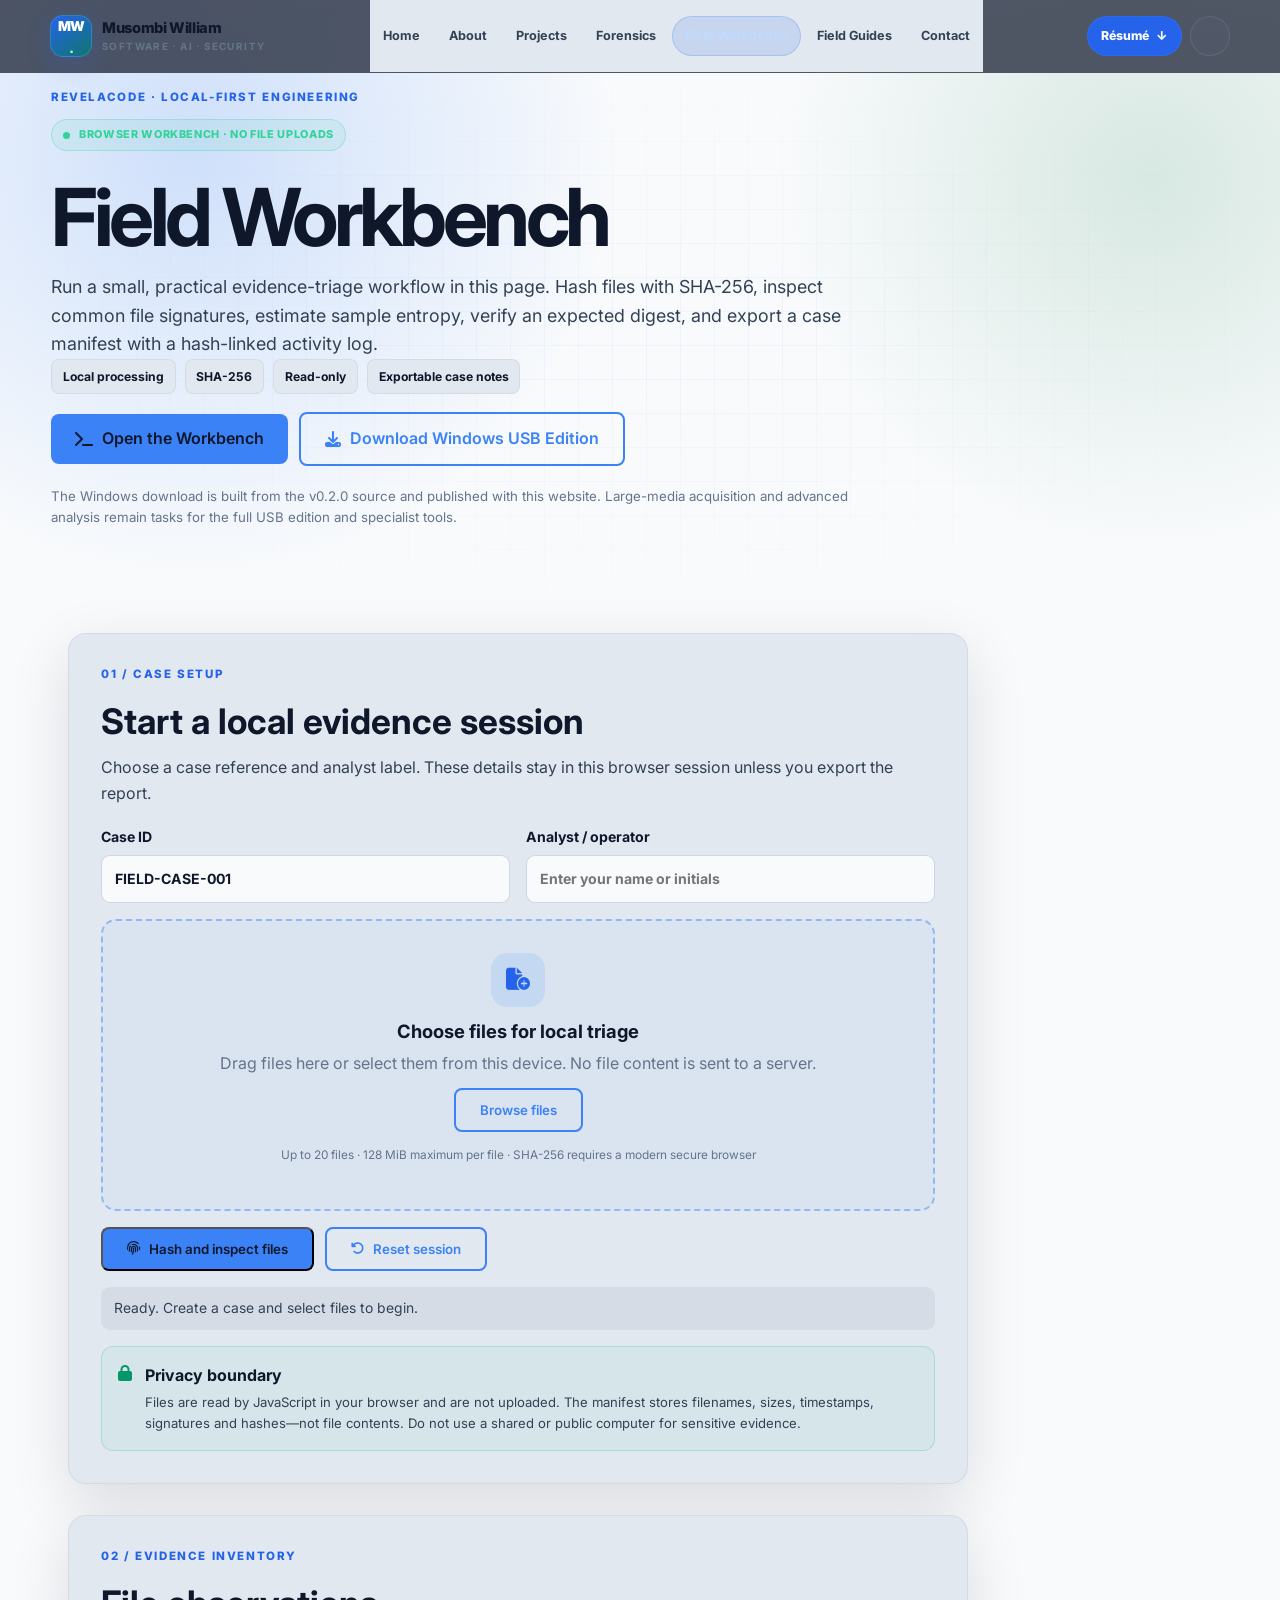
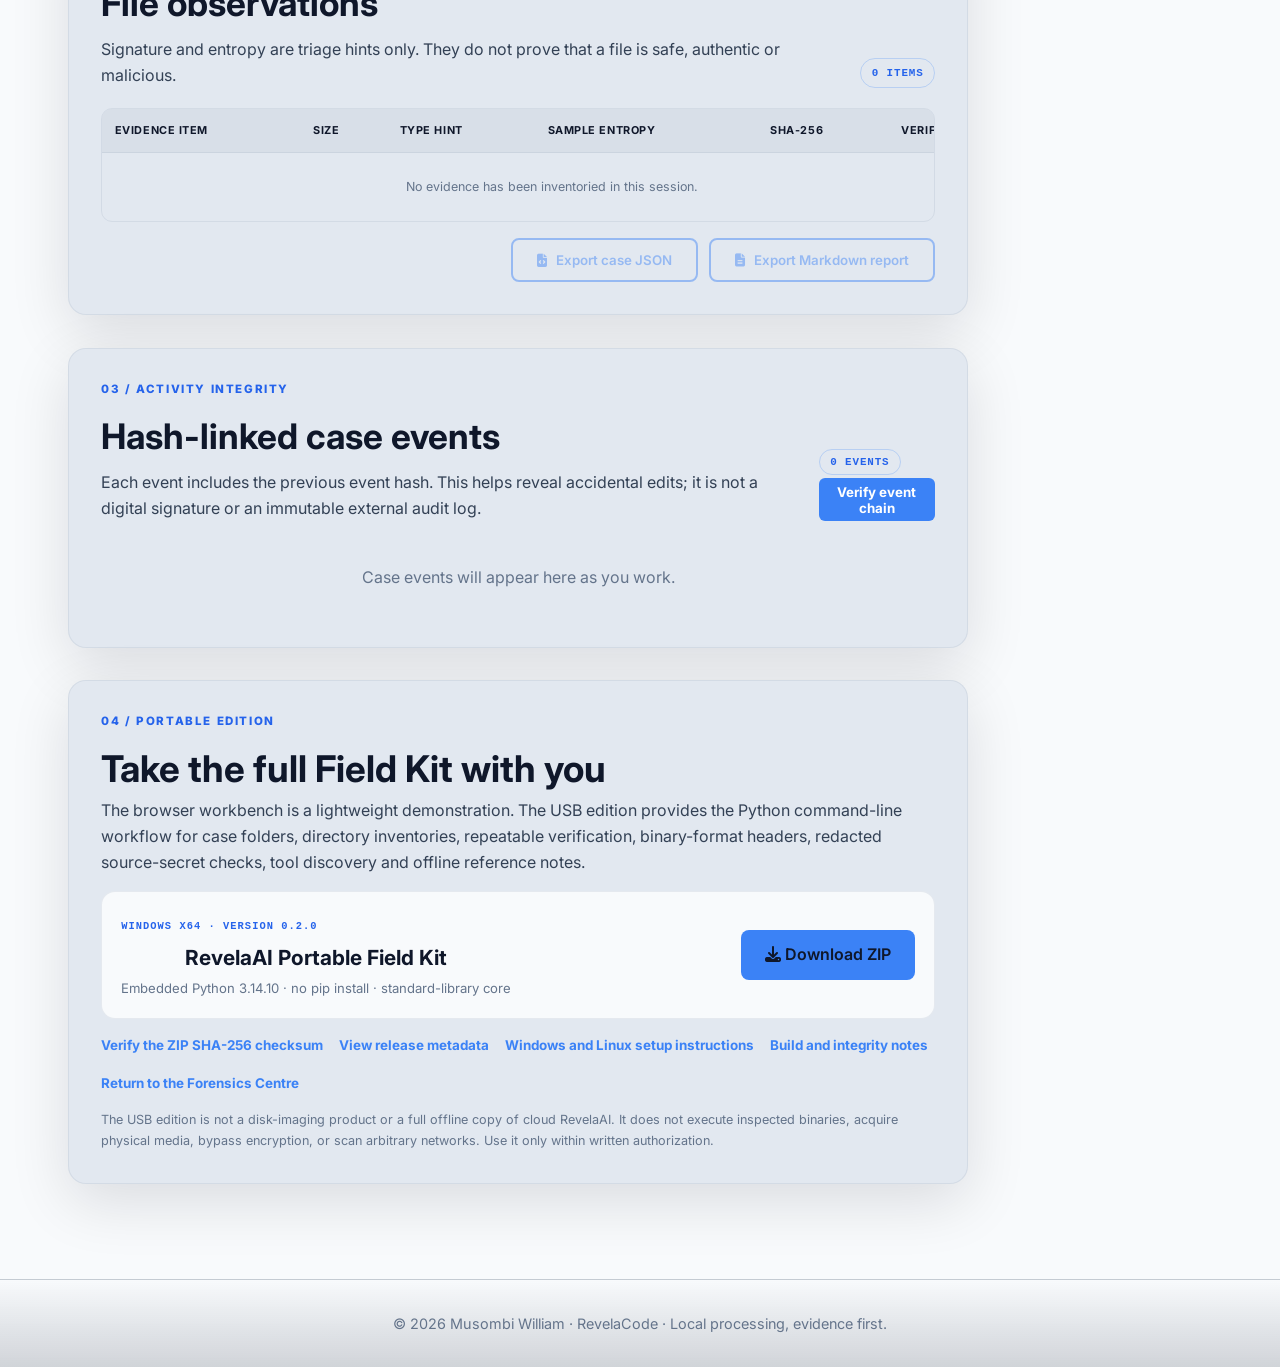
==== commit a674e4b2: "Add consistent page metadata and Inter font loading" ====
--- a/fieldkit.html
+++ b/fieldkit.html
@@ -8,6 +8,20 @@
   <title>Field Workbench | Musombi William</title>
   <link rel="stylesheet" href="https://cdnjs.cloudflare.com/ajax/libs/font-awesome/6.4.0/css/all.min.css" crossorigin="anonymous" referrerpolicy="no-referrer">
   <link rel="stylesheet" href="stylesheet.css">
+  <link rel="preconnect" href="https://fonts.googleapis.com">
+  <link rel="preconnect" href="https://fonts.gstatic.com" crossorigin>
+  <link href="https://fonts.googleapis.com/css2?family=Inter:wght@400;500;600;700;800&family=JetBrains+Mono:wght@400;500;600&display=swap" rel="stylesheet">
+  <link rel="canonical" href="https://musombi123.github.io/musombiwilliam.github.io/fieldkit.html">
+  <link rel="icon" type="image/png" href="revela-icon.png">
+  <meta property="og:type" content="website">
+  <meta property="og:title" content="Field Workbench | Musombi William">
+  <meta property="og:description" content="Use the RevelaAI Field Workbench in your browser for local SHA-256 evidence hashing, file-header triage, entropy sampling and hash-linked case notes. Files stay on your device.">
+  <meta property="og:url" content="https://musombi123.github.io/musombiwilliam.github.io/fieldkit.html">
+  <meta property="og:image" content="https://musombi123.github.io/musombiwilliam.github.io/revelacode-frontend.PNG">
+  <meta name="twitter:card" content="summary_large_image">
+  <meta name="twitter:title" content="Field Workbench | Musombi William">
+  <meta name="twitter:description" content="Use the RevelaAI Field Workbench in your browser for local SHA-256 evidence hashing, file-header triage, entropy sampling and hash-linked case notes. Files stay on your device.">
+  <meta name="twitter:image" content="https://musombi123.github.io/musombiwilliam.github.io/revelacode-frontend.PNG">
 </head>
 <body class="fieldkit-page">
   <header class="fieldkit-hero">
--- a/stylesheet.css
+++ b/stylesheet.css
@@ -661,4 +661,20 @@
 @media print{
   .site-header,.site-progress,.site-back-top,.site-toast,.site-copy-email,.site-code-copy{display:none!important}
   .site-reveal,.site-hero-enter{opacity:1!important;transform:none!important}
-}+}
+
+.site-role-line { margin:.8rem 0 1rem; color:var(--color-text-alt); font-size:clamp(1.05rem,2.2vw,1.28rem); font-weight:650; }
+.site-role-line strong { color:var(--color-accent-light); }
+.site-typed-caret { display:inline-block; width:2px; height:1.05em; margin-left:4px; vertical-align:-.12em; background:var(--color-accent-light); animation:site-caret-blink 1s steps(2,end) infinite; }
+@keyframes site-caret-blink { 50% { opacity:0; } }
+.site-page-home > nav.site-local-nav { margin-top:-.15rem!important; }
+.site-page-home .hero { isolation:isolate; }
+.site-page-home .hero::after { position:absolute; inset:0; z-index:-1; content:""; pointer-events:none; opacity:.18; background-image:linear-gradient(rgba(148,163,184,.18) 1px,transparent 1px),linear-gradient(90deg,rgba(148,163,184,.18) 1px,transparent 1px); background-size:38px 38px; -webkit-mask-image:radial-gradient(ellipse at center,black 0%,transparent 76%); mask-image:radial-gradient(ellipse at center,black 0%,transparent 76%); }
+.site-page-home .project-card img { cursor:zoom-in; }
+.site-page-home .contact-list { margin-bottom:.6rem; }
+.site-page-home .site-copy-email { margin-left:0; }
+@media(max-width:520px) {
+  .site-role-line { font-size:1rem; }
+  .site-page-home .hero { padding-inline:1rem; }
+  .site-page-home .hero-text p { line-height:1.7; }
+}
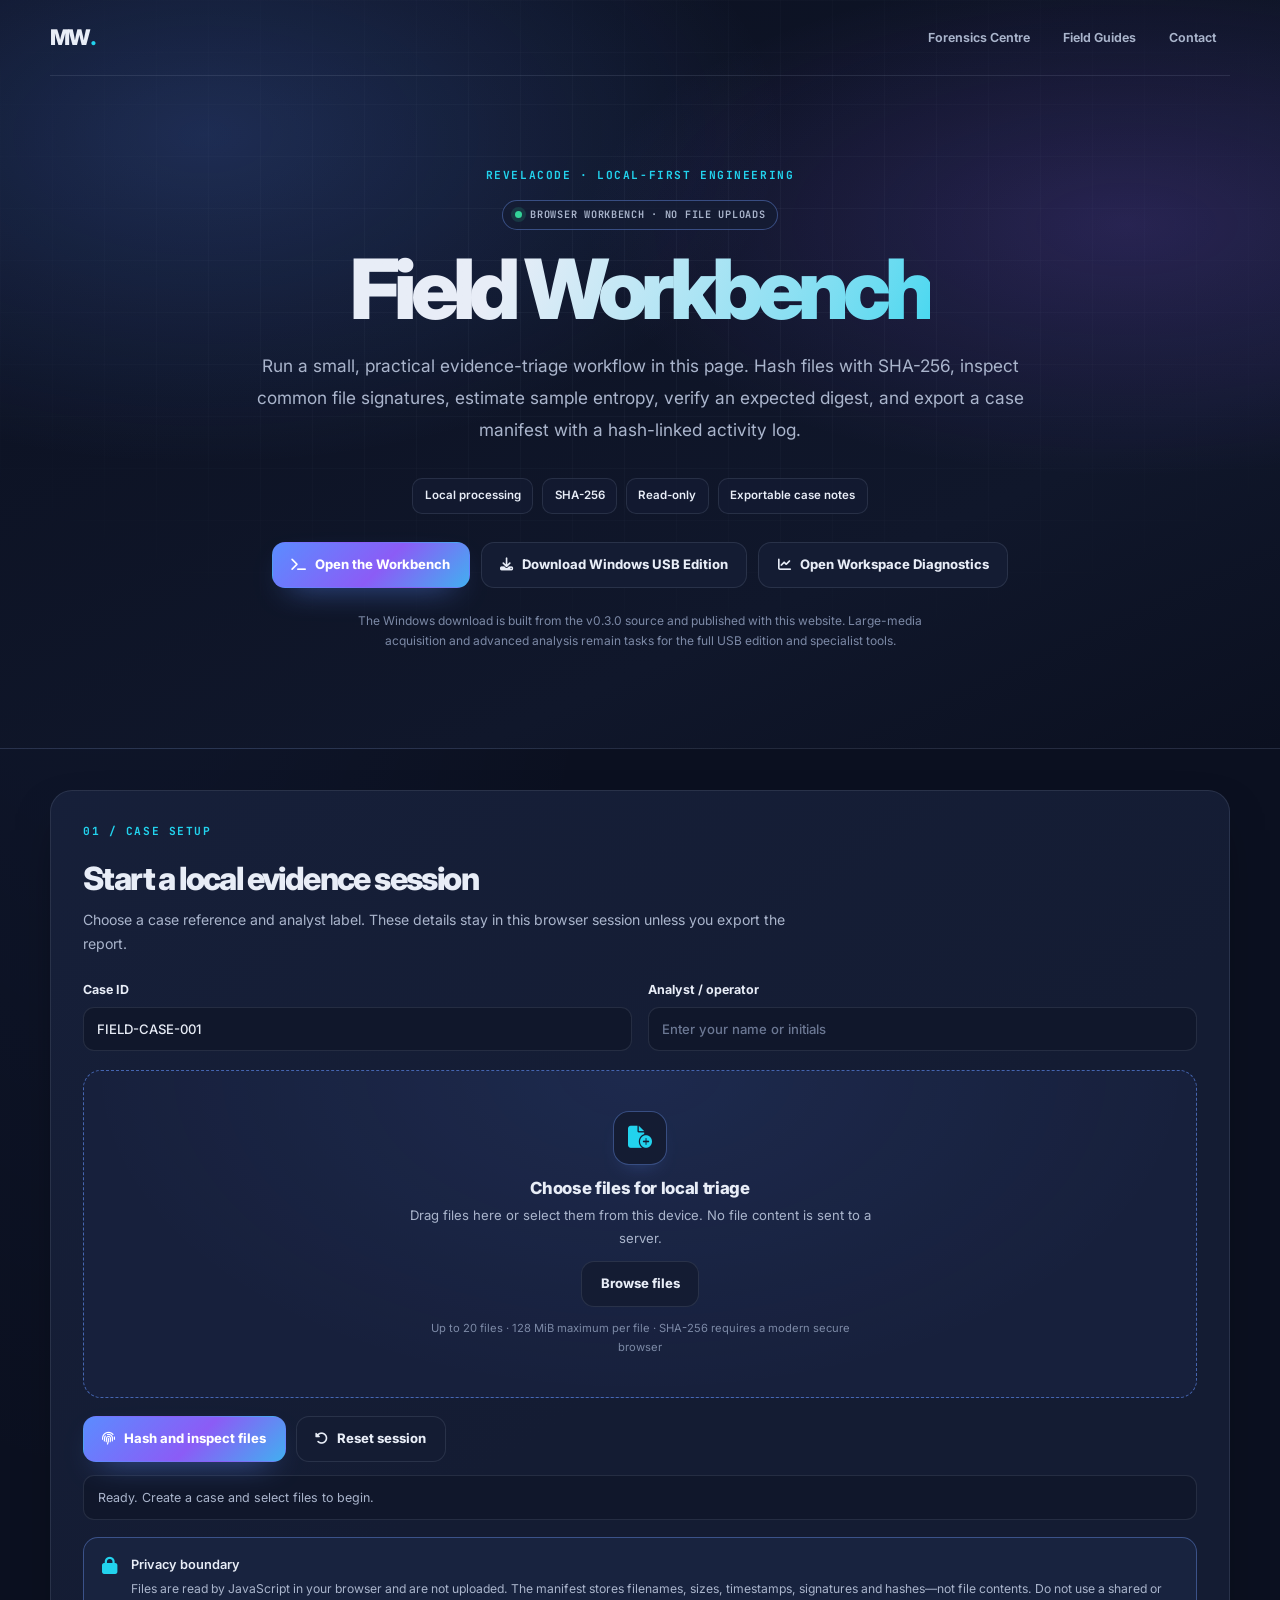
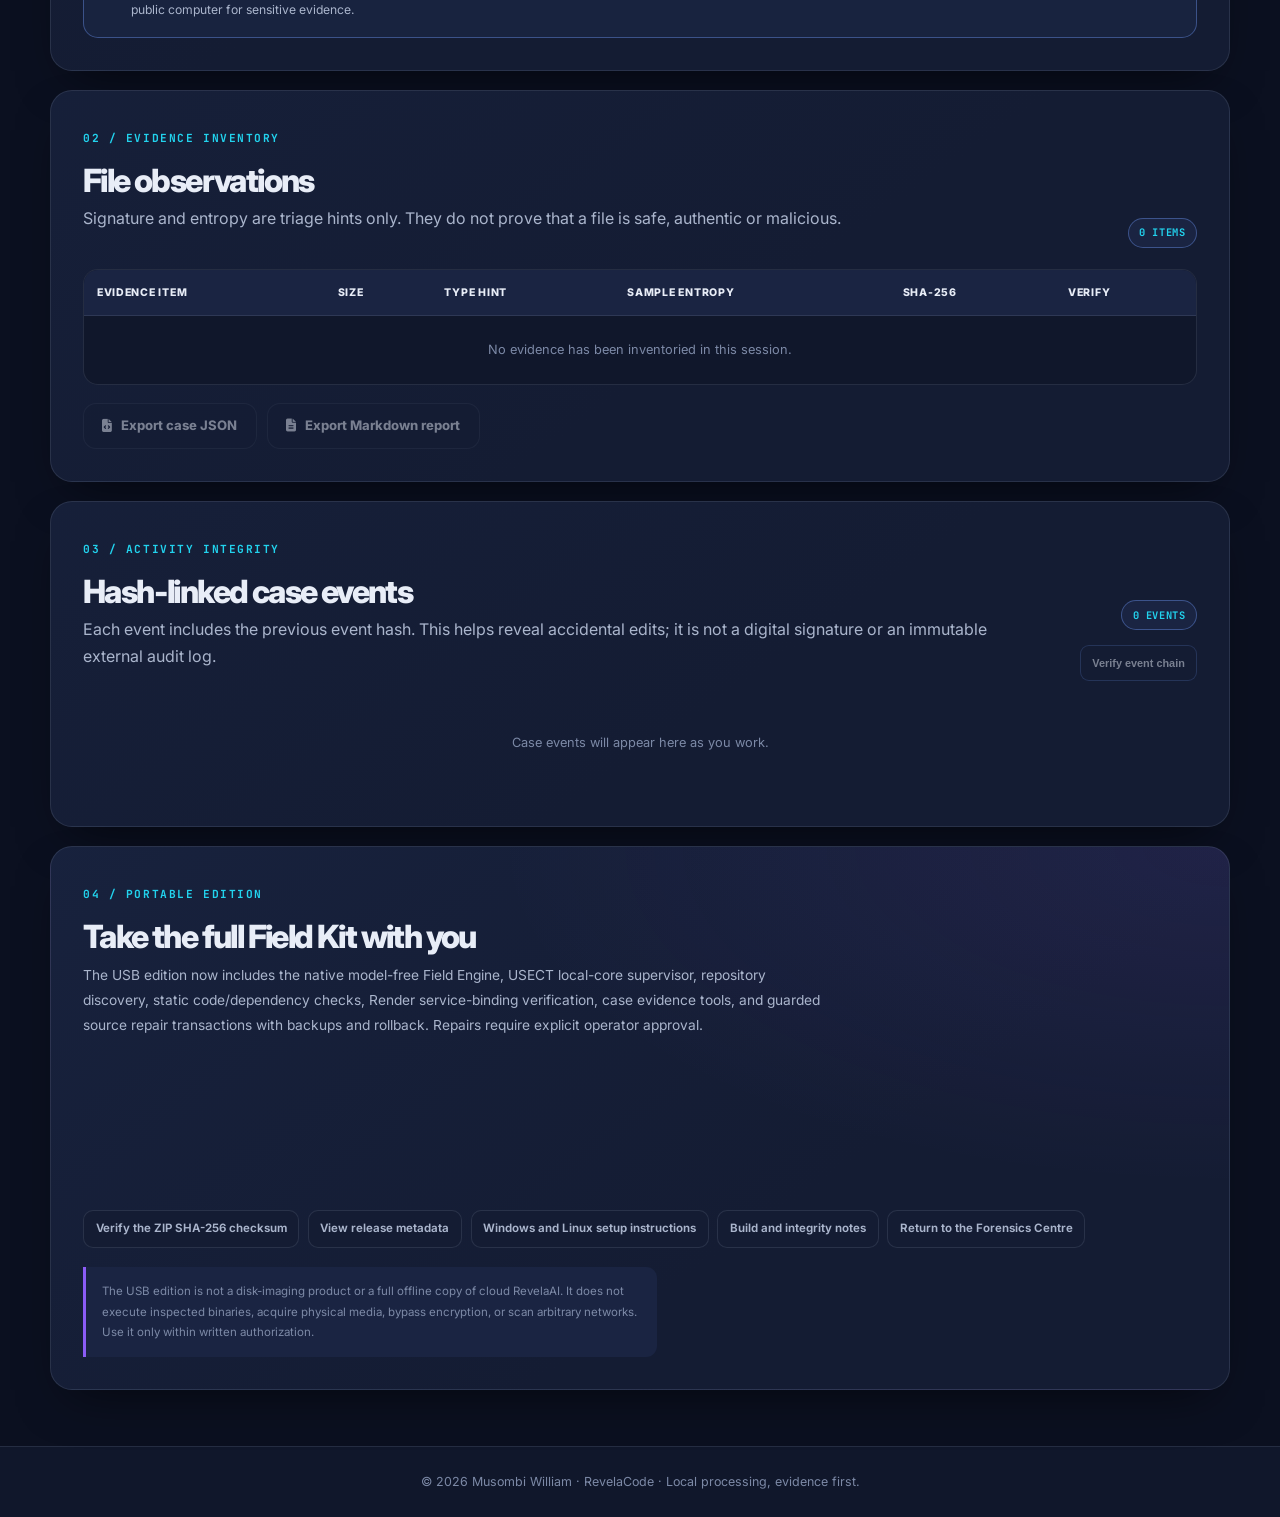
==== commit b2664314: "Link Field Workbench to v0.3.0 workspace diagnostics" ====
--- a/fieldkit.html
+++ b/fieldkit.html
@@ -37,9 +37,10 @@
       <div class="fieldkit-facts"><span><strong>Local processing</strong></span><span><strong>SHA-256</strong></span><span><strong>Read-only</strong></span><span><strong>Exportable case notes</strong></span></div>
       <div class="fieldkit-links">
         <a class="btn-primary" href="#workbench"><i class="fa-solid fa-terminal"></i> Open the Workbench</a>
-        <a class="btn-secondary" href="downloads/RevelaAI-Portable-Field-Kit-v0.2.0-Windows-x64.zip" download><i class="fa-solid fa-download"></i> Download Windows USB Edition</a>
+        <a class="btn-secondary" href="downloads/RevelaAI-Portable-Field-Kit-v0.3.0-Windows-x64.zip" download><i class="fa-solid fa-download"></i> Download Windows USB Edition</a>
+        <a class="btn-secondary" href="diagnostics.html"><i class="fa-solid fa-chart-line"></i> Open Workspace Diagnostics</a>
       </div>
-      <p class="fieldkit-small-note">The Windows download is built from the v0.2.0 source and published with this website. Large-media acquisition and advanced analysis remain tasks for the full USB edition and specialist tools.</p>
+      <p class="fieldkit-small-note">The Windows download is built from the v0.3.0 source and published with this website. Large-media acquisition and advanced analysis remain tasks for the full USB edition and specialist tools.</p>
     </div>
   </header>
 
@@ -102,10 +103,10 @@
     <section class="fieldkit-section fieldkit-download-panel" id="usb-edition">
       <p class="fieldkit-eyebrow">04 / PORTABLE EDITION</p>
       <h2>Take the full Field Kit with you</h2>
-      <p>The browser workbench is a lightweight demonstration. The USB edition provides the Python command-line workflow for case folders, directory inventories, repeatable verification, binary-format headers, redacted source-secret checks, tool discovery and offline reference notes.</p>
+      <p>The USB edition now includes the native model-free Field Engine, USECT local-core supervisor, repository discovery, static code/dependency checks, Render service-binding verification, case evidence tools, and guarded source repair transactions with backups and rollback. Repairs require explicit operator approval.</p>
       <div class="fieldkit-download-card">
-        <div><span class="fieldkit-download-label">WINDOWS X64 · VERSION 0.2.0</span><h3>RevelaAI Portable Field Kit</h3><p>Embedded Python 3.14.10 · no pip install · standard-library core</p></div>
-        <a class="btn-primary" href="downloads/RevelaAI-Portable-Field-Kit-v0.2.0-Windows-x64.zip" download><i class="fa-solid fa-download"></i> Download ZIP</a>
+        <div><span class="fieldkit-download-label">WINDOWS X64 · VERSION 0.3.0</span><h3>RevelaAI Portable Field Kit</h3><p>Embedded Python 3.14.10 · Native Go engine · Python workspace auditor</p></div>
+        <a class="btn-primary" href="downloads/RevelaAI-Portable-Field-Kit-v0.3.0-Windows-x64.zip" download><i class="fa-solid fa-download"></i> Download ZIP</a>
       </div>
       <div class="fieldkit-download-links"><a href="downloads/SHA256SUMS.txt">Verify the ZIP SHA-256 checksum</a><a href="downloads/fieldkit-release.json">View release metadata</a><a href="guides.html#usb-edition">Windows and Linux setup instructions</a><a href="guides.html#verification">Build and integrity notes</a><a href="forensics.html">Return to the Forensics Centre</a></div>
       <p class="fieldkit-disclaimer">The USB edition is not a disk-imaging product or a full offline copy of cloud RevelaAI. It does not execute inspected binaries, acquire physical media, bypass encryption, or scan arbitrary networks. Use it only within written authorization.</p>
--- a/stylesheet.css
+++ b/stylesheet.css
@@ -1,680 +1,1674 @@
-/* ===========================
-   THEME VARIABLES
-=========================== */
-:root {
-  --color-bg: #0F172A;
-  --color-bg-alt: #1E293B;
-  --color-text: #E2E8F0;
-  --color-text-alt: #CBD5E1;
-  --color-accent: #3B82F6;
-  --color-accent-light: #60A5FA;
-  --color-muted: #94A3B8;
-  --color-btn-hover: #2563EB;
-}
-
-/* Automatic light theme for users who prefer light mode */
-@media (prefers-color-scheme: light) {
-  :root {
-    --color-bg: #F8FAFC;
-    --color-bg-alt: #E2E8F0;
-    --color-text: #0F172A;
-    --color-text-alt: #334155;
-    --color-accent: #3B82F6;
-    --color-accent-light: #2563EB;
-    --color-muted: #64748B;
-    --color-btn-hover: #1E40AF;
+/* ============ TOKENS ============ */
+:root{
+  --bg:#0b1020; --bg-2:#10172b; --surface:#141c33; --surface-2:#1a2442;
+  --line:rgba(148,163,184,.16); --text:#e8edf7; --text-2:#aab5cc; --muted:#7c89a6;
+  --accent:#5b8cff; --accent-2:#8b5cf6; --accent-3:#22d3ee; --ok:#34d399;
+  --grad:linear-gradient(135deg,#5b8cff 0%,#8b5cf6 55%,#22d3ee 120%);
+  --shadow:0 20px 50px -20px rgba(0,0,0,.6);
+  --r:18px; --nav-h:68px;
+  --font:'Inter',system-ui,-apple-system,'Segoe UI',Roboto,sans-serif;
+  --mono:'JetBrains Mono',ui-monospace,SFMono-Regular,Menlo,monospace;
+  color-scheme:dark;
+}
+[data-theme="light"]{
+  --bg:#f6f8fc; --bg-2:#eef2f9; --surface:#ffffff; --surface-2:#f1f4fb;
+  --line:rgba(15,23,42,.1); --text:#0d1424; --text-2:#41506b; --muted:#6b7a95;
+  --accent:#3b6cf0; --accent-2:#7c3aed; --accent-3:#0891b2;
+  --shadow:0 20px 40px -22px rgba(30,41,90,.35); color-scheme:light;
+}
+
+/* ============ BASE ============ */
+*,*::before,*::after{box-sizing:border-box}
+html{scroll-behavior:smooth;scroll-padding-top:var(--nav-h);-webkit-text-size-adjust:100%}
+body{margin:0;font-family:var(--font);background:var(--bg);color:var(--text-2);line-height:1.7;font-size:1rem;
+  -webkit-font-smoothing:antialiased;text-rendering:optimizeLegibility;overflow-x:hidden}
+img{max-width:100%;height:auto;display:block}
+a{color:var(--accent);text-decoration:none}
+a:hover{color:var(--accent-3)}
+ul{list-style:none;margin:0;padding:0}
+h1,h2,h3{color:var(--text);line-height:1.15;margin:0;letter-spacing:-.02em}
+p{margin:0 0 1rem}
+strong,b{color:var(--text);font-weight:600}
+:focus-visible{outline:2px solid var(--accent-3);outline-offset:3px;border-radius:6px}
+.skip{position:absolute;left:-999px;top:8px;background:var(--accent);color:#fff;padding:.6rem 1rem;border-radius:8px;z-index:100}
+.skip:focus{left:8px}
+.wrap{width:min(1120px,100% - 2.5rem);margin-inline:auto}
+.wrap.narrow{width:min(820px,100% - 2.5rem)}
+.center{text-align:center}
+
+/* scroll progress */
+.progress{position:fixed;top:0;left:0;height:3px;width:100%;background:var(--grad);transform-origin:0 50%;transform:scaleX(0);z-index:60}
+
+/* ============ COMPACT NAVIGATION ============ */
+.topbar{position:fixed;inset:0 0 auto 0;min-height:var(--nav-h);display:flex;align-items:center;justify-content:center;
+  padding:.65rem max(1rem,calc((100% - 1120px)/2));z-index:50;border-bottom:1px solid transparent;
+  transition:background .3s,border-color .3s,backdrop-filter .3s}
+.topbar.scrolled{background:color-mix(in srgb,var(--bg) 88%,transparent);backdrop-filter:blur(16px) saturate(160%);-webkit-backdrop-filter:blur(16px) saturate(160%);border-color:var(--line)}
+#navlinks{display:flex;align-items:center;justify-content:center;gap:.2rem;flex-wrap:wrap}
+#navlinks a{display:inline-flex;align-items:center;justify-content:center;min-height:38px;padding:.45rem .72rem;border:1px solid transparent;border-radius:999px;color:var(--text-2);font-size:.8rem;font-weight:650;white-space:nowrap;transition:color .2s,background .2s,border-color .2s}
+#navlinks a:hover,#navlinks a.active{color:var(--text);background:var(--surface-2);border-color:var(--line)}
+#navlinks a.active{box-shadow:0 4px 18px rgba(0,0,0,.08)}
+.icon-btn{width:40px;height:40px;flex:0 0 40px;display:grid;place-items:center;border-radius:12px;border:1px solid var(--line);background:var(--surface);color:var(--text);cursor:pointer;transition:.2s}
+.icon-btn:hover{border-color:var(--accent);transform:translateY(-1px)}
+.menu-btn{display:none}
+
+/* ============ BUTTONS ============ */
+.cta{display:flex;flex-wrap:wrap;gap:.75rem;align-items:center;margin-top:1.5rem}
+.cta.center{justify-content:center}
+.btn{display:inline-flex;align-items:center;gap:.5rem;padding:.8rem 1.35rem;border-radius:12px;font-weight:600;font-size:.95rem;
+  border:1px solid transparent;cursor:pointer;font-family:inherit;transition:transform .2s,box-shadow .2s,background .2s,border-color .2s}
+.btn.primary{background:var(--grad);color:#fff;box-shadow:0 10px 30px -10px var(--accent)}
+.btn.primary:hover{transform:translateY(-2px);box-shadow:0 16px 36px -10px var(--accent-2);color:#fff}
+.btn.ghost{background:var(--surface);color:var(--text);border-color:var(--line)}
+.btn.ghost:hover{border-color:var(--accent);transform:translateY(-2px);color:var(--text)}
+.btn.text{color:var(--text-2);padding-inline:.6rem}
+.btn.text:hover{color:var(--text)}
+
+/* ============ HERO ============ */
+.hero{position:relative;min-height:100svh;display:flex;align-items:center;padding:calc(var(--nav-h) + 2rem) 0 4rem;overflow:hidden;isolation:isolate}
+.hero::before{content:"";position:absolute;inset:0;z-index:-1;
+  background-image:linear-gradient(var(--line) 1px,transparent 1px),linear-gradient(90deg,var(--line) 1px,transparent 1px);
+  background-size:56px 56px;mask-image:radial-gradient(ellipse 70% 60% at 50% 35%,#000 20%,transparent 75%);-webkit-mask-image:radial-gradient(ellipse 70% 60% at 50% 35%,#000 20%,transparent 75%);opacity:.55}
+.glow{position:absolute;border-radius:50%;filter:blur(110px);z-index:-1;opacity:.35;animation:float 12s ease-in-out infinite}
+.g1{width:420px;height:420px;background:var(--accent);top:-120px;left:-100px}
+.g2{width:380px;height:380px;background:var(--accent-2);bottom:-120px;right:-80px;animation-delay:-6s}
+[data-theme="light"] .glow{opacity:.2}
+@keyframes float{50%{transform:translate(30px,40px)}}
+.hero-grid{display:grid;grid-template-columns:1.25fr .75fr;gap:3rem;align-items:center}
+.eyebrow{display:inline-flex;align-items:center;gap:.55rem;font-size:.82rem;font-weight:500;color:var(--text-2);
+  padding:.4rem .85rem;border:1px solid var(--line);border-radius:999px;background:color-mix(in srgb,var(--surface) 70%,transparent);margin-bottom:1.25rem}
+.dot{width:8px;height:8px;border-radius:50%;background:var(--ok);box-shadow:0 0 0 0 rgba(52,211,153,.6);animation:pulse 2s infinite}
+@keyframes pulse{70%{box-shadow:0 0 0 9px rgba(52,211,153,0)}100%{box-shadow:0 0 0 0 rgba(52,211,153,0)}}
+.hero h1{font-size:clamp(2.6rem,6.5vw,4.8rem);font-weight:800;letter-spacing:-.04em;
+  background:linear-gradient(180deg,var(--text) 40%,color-mix(in srgb,var(--text) 55%,var(--accent)));-webkit-background-clip:text;background-clip:text;color:transparent}
+.role{font-size:clamp(1.15rem,2.4vw,1.55rem);font-weight:600;color:var(--text);margin:.9rem 0 1rem;min-height:1.6em}
+.typed{background:var(--grad);-webkit-background-clip:text;background-clip:text;color:transparent}
+.caret{display:inline-block;width:2px;height:1.1em;background:var(--accent-3);margin-left:3px;vertical-align:-.15em;animation:blink 1s steps(2) infinite}
+@keyframes blink{50%{opacity:0}}
+.lead{max-width:56ch;font-size:1.08rem}
+.stats{display:flex;flex-wrap:wrap;gap:2rem 2.75rem;margin-top:2.5rem;padding-top:1.75rem;border-top:1px solid var(--line)}
+.stats strong{display:block;font-size:2rem;font-weight:800;letter-spacing:-.03em;color:var(--text)}
+.stats strong::after{content:"+";color:var(--accent)}
+.stats span{font-size:.82rem;color:var(--muted)}
+.portrait{position:relative;width:min(340px,80%);margin-inline:auto;aspect-ratio:3/4}
+.portrait::before{content:"";position:absolute;inset:-3px;border-radius:28px;background:var(--grad);z-index:-1;transform:rotate(4deg);opacity:.9}
+.portrait img{width:100%;height:100%;object-fit:cover;border-radius:26px;border:1px solid var(--line);box-shadow:var(--shadow);background:var(--surface)}
+.chip{position:absolute;display:flex;align-items:center;gap:.5rem;padding:.55rem .9rem;border-radius:12px;font-size:.78rem;font-weight:600;color:var(--text);
+  background:color-mix(in srgb,var(--surface) 82%,transparent);backdrop-filter:blur(10px);-webkit-backdrop-filter:blur(10px);border:1px solid var(--line);box-shadow:var(--shadow);animation:bob 6s ease-in-out infinite}
+.chip.c1{left:-8%;bottom:14%}
+.chip.c2{right:-6%;top:10%;font-family:var(--mono);font-weight:500;animation-delay:-3s}
+@keyframes bob{50%{transform:translateY(-8px)}}
+.scroll-cue{position:absolute;left:50%;bottom:1.5rem;width:24px;height:38px;border:2px solid var(--muted);border-radius:14px;transform:translateX(-50%);opacity:.6}
+.scroll-cue span{position:absolute;left:50%;top:7px;width:3px;height:7px;margin-left:-1.5px;border-radius:3px;background:var(--muted);animation:scroll 1.6s infinite}
+@keyframes scroll{60%{transform:translateY(12px);opacity:0}}
+
+/* ============ SECTIONS ============ */
+.block{padding:clamp(4rem,9vw,7rem) 0;position:relative}
+.block.alt{background:var(--bg-2);border-block:1px solid var(--line)}
+.sec-head{margin-bottom:3rem;max-width:720px}
+.center .sec-head{margin-inline:auto}
+.kicker{font-family:var(--mono);font-size:.8rem;letter-spacing:.08em;text-transform:uppercase;color:var(--accent-3);margin-bottom:.75rem}
+.sec-head h2{font-size:clamp(1.8rem,4vw,2.7rem);font-weight:800}
+.sub{margin-top:1rem;font-size:1.05rem}
+
+/* About */
+.about-grid{display:grid;grid-template-columns:1.4fr 1fr;gap:3rem;align-items:start}
+.edu{margin-top:2rem;padding-top:1.5rem;border-top:1px solid var(--line)}
+.edu h3,.strengths h3{font-size:1.05rem;margin-bottom:1rem}
+.edu li{padding:.7rem 0 .7rem 1rem;border-left:2px solid var(--accent);margin-bottom:.6rem}
+.edu li span{display:block;font-size:.88rem;color:var(--muted)}
+.strengths{background:var(--surface);border:1px solid var(--line);border-radius:var(--r);padding:1.75rem;box-shadow:var(--shadow);position:sticky;top:calc(var(--nav-h) + 1rem)}
+.strengths li{display:flex;gap:.9rem;padding:.75rem 0;border-bottom:1px dashed var(--line);font-size:.95rem}
+.strengths li:last-child{border:0}
+.strengths li b{font-family:var(--mono);font-size:.78rem;color:var(--accent);padding-top:.15rem}
+
+/* Skills */
+.skill-grid{display:grid;grid-template-columns:repeat(auto-fit,minmax(240px,1fr));gap:1.25rem}
+.skill{background:var(--surface);border:1px solid var(--line);border-radius:var(--r);padding:1.5rem;transition:transform .25s,border-color .25s,box-shadow .25s}
+.skill:hover{transform:translateY(-5px);border-color:color-mix(in srgb,var(--accent) 55%,var(--line));box-shadow:var(--shadow)}
+.skill h3{font-size:1rem;margin-bottom:1rem}
+.tags{display:flex;flex-wrap:wrap;gap:.45rem}
+.tags li{font-size:.8rem;font-weight:500;padding:.3rem .7rem;border-radius:999px;background:var(--surface-2);color:var(--text-2);border:1px solid var(--line)}
+
+/* Projects */
+.feature{display:grid;grid-template-columns:1fr 1.15fr;gap:2.5rem;align-items:center;background:var(--surface);border:1px solid var(--line);border-radius:24px;padding:clamp(1.25rem,3vw,2.25rem);box-shadow:var(--shadow);position:relative;overflow:hidden}
+.feature::before{content:"";position:absolute;width:320px;height:320px;right:-100px;top:-120px;background:var(--accent-2);filter:blur(110px);opacity:.18;pointer-events:none}
+.logo{width:56px;height:56px;border-radius:14px;margin-bottom:1.1rem;border:1px solid var(--line)}
+.feature h3{font-size:clamp(1.4rem,2.6vw,1.9rem);margin-bottom:1.1rem}
+.ticks li{position:relative;padding-left:1.6rem;margin-bottom:.65rem;font-size:.97rem}
+.ticks li::before{content:"";position:absolute;left:0;top:.5em;width:.9rem;height:.9rem;border-radius:50%;background:color-mix(in srgb,var(--ok) 20%,transparent);
+  background-image:url("data:image/svg+xml,%3Csvg xmlns='http://www.w3.org/2000/svg' viewBox='0 0 24 24' fill='none' stroke='%2334d399' stroke-width='3.5' stroke-linecap='round' stroke-linejoin='round'%3E%3Cpath d='M5 12l5 5 9-10'/%3E%3C/svg%3E");background-size:70%;background-repeat:no-repeat;background-position:center}
+.shot{display:block;padding:0;border:1px solid var(--line);background:var(--surface);border-radius:14px;overflow:hidden;cursor:zoom-in;position:relative;font:inherit;color:inherit;text-align:left;transition:transform .3s,box-shadow .3s,border-color .3s}
+.shot img{width:100%;aspect-ratio:2/1;object-fit:cover;object-position:top;transition:transform .5s}
+.shot:hover{transform:translateY(-5px);box-shadow:var(--shadow);border-color:var(--accent)}
+.shot:hover img{transform:scale(1.04)}
+.shot span{display:block;padding:.7rem 1rem;font-size:.85rem;font-weight:500;color:var(--text-2);border-top:1px solid var(--line)}
+.shot.big img{aspect-ratio:auto}
+.gallery{display:grid;grid-template-columns:repeat(auto-fit,minmax(250px,1fr));gap:1.25rem;margin-top:1.5rem}
+
+/* Timeline */
+.timeline{position:relative;padding-left:1.75rem;border-left:2px solid var(--line)}
+.t-item{position:relative;display:grid;gap:.5rem}
+.t-item::before{content:"";position:absolute;left:calc(-1.75rem - 7px);top:.35rem;width:12px;height:12px;border-radius:50%;background:var(--accent);box-shadow:0 0 0 5px color-mix(in srgb,var(--accent) 25%,transparent)}
+.t-meta{font-family:var(--mono);font-size:.8rem;color:var(--accent-3)}
+.t-body h3{font-size:1.25rem;margin-bottom:1rem}
+.t-body h3 span{color:var(--muted);font-weight:500}
+
+/* Roadmap */
+.road-grid{display:grid;grid-template-columns:repeat(auto-fit,minmax(300px,1fr));gap:1.5rem}
+.panel{background:var(--surface);border:1px solid var(--line);border-radius:var(--r);padding:1.75rem;transition:.25s}
+.panel:hover{border-color:color-mix(in srgb,var(--accent) 50%,var(--line));transform:translateY(-4px)}
+.panel h3{font-size:1.1rem;margin-bottom:1.25rem;display:flex;align-items:center;gap:.7rem}
+.pill{font-family:var(--mono);font-size:.7rem;text-transform:uppercase;letter-spacing:.06em;padding:.25rem .6rem;border-radius:999px}
+.pill.live{background:rgba(52,211,153,.15);color:var(--ok)}
+.pill.next{background:rgba(91,140,255,.15);color:var(--accent)}
+
+/* Contact */
+.socials{display:flex;flex-wrap:wrap;justify-content:center;gap:.6rem;margin-top:2.25rem}
+.socials a{display:block;padding:.55rem 1.05rem;border-radius:999px;border:1px solid var(--line);background:var(--surface);color:var(--text-2);font-size:.9rem;font-weight:500;transition:.2s}
+.socials a:hover{color:var(--text);border-color:var(--accent);transform:translateY(-2px)}
+
+.foot{border-top:1px solid var(--line);padding:1.75rem 0;font-size:.88rem;color:var(--muted)}
+.foot .wrap{display:flex;justify-content:space-between;gap:1rem;flex-wrap:wrap}
+
+/* Lightbox + toast */
+dialog#lightbox{border:0;padding:0;background:transparent;max-width:min(1100px,94vw);color:var(--text);overflow:visible}
+dialog#lightbox::backdrop{background:rgba(5,8,18,.82);backdrop-filter:blur(6px)}
+#lightbox img{width:100%;border-radius:14px;box-shadow:0 30px 80px rgba(0,0,0,.6)}
+#lightbox p{text-align:center;margin:.9rem 0 0;color:#cbd5e1}
+.lb-close{position:absolute;right:-6px;top:-44px;background:var(--surface);color:var(--text);border:1px solid var(--line);width:36px;height:36px;border-radius:50%;cursor:pointer}
+.toast{position:fixed;left:50%;bottom:1.5rem;transform:translate(-50%,30px);opacity:0;background:var(--surface);color:var(--text);border:1px solid var(--line);padding:.7rem 1.1rem;border-radius:12px;box-shadow:var(--shadow);transition:.3s;z-index:90;pointer-events:none;font-size:.9rem}
+.toast.show{opacity:1;transform:translate(-50%,0)}
+
+/* Reveal on scroll (only when JS is running) */
+.js .reveal{opacity:0;transform:translateY(26px);transition:opacity .7s cubic-bezier(.2,.7,.2,1),transform .7s cubic-bezier(.2,.7,.2,1);transition-delay:var(--d,0s)}
+.js .reveal.in{opacity:1;transform:none}
+
+/* ============ RESPONSIVE ============ */
+@media (max-width:900px){
+  .hero-grid{grid-template-columns:1fr;text-align:center}
+  .hero-copy .lead{margin-inline:auto}
+  .cta,.stats,.eyebrow{justify-content:center}
+  .hero-visual{order:-1}
+  .portrait{width:min(240px,60%)}
+  .chip.c1{left:-12%}.chip.c2{right:-10%}
+  .about-grid,.feature{grid-template-columns:1fr}
+  .strengths{position:static}
+}
+@media (max-width:900px){
+  .topbar{justify-content:center;padding:.55rem .5rem;overflow:hidden}
+  .menu-btn{display:none!important}
+  #navlinks{position:static;display:flex;flex-direction:row;align-items:center;justify-content:flex-start;
+    flex-wrap:nowrap;gap:.1rem;width:100%;max-width:100%;overflow-x:auto;overflow-y:hidden;
+    padding:.15rem .1rem;scrollbar-width:none;-webkit-overflow-scrolling:touch}
+  #navlinks::-webkit-scrollbar{display:none}
+  #navlinks a{flex:0 0 auto;justify-content:center;width:auto;min-height:38px;
+    padding:.4rem .58rem;border-radius:999px;font-size:.76rem}
+  .scroll-cue{display:none}
+}
+@media (max-width:420px){
+  #navlinks{gap:0}
+  #navlinks a{padding:.38rem .46rem;font-size:.7rem}
+}
+@media (prefers-reduced-motion:reduce){
+  *,*::before,*::after{animation:none!important;transition:none!important;scroll-behavior:auto!important}
+  .js .reveal{opacity:1;transform:none}
+}
+@media print{.topbar,.progress,.scroll-cue,.glow,.toast{display:none}body{background:#fff;color:#000}.js .reveal{opacity:1;transform:none}}
+
+/* =========================================================
+   FORENSICS CENTRE — MODERN PAGE SYSTEM
+   Merged from the legacy stylesheet without replacing the
+   current portfolio design or its editorial alignment.
+   These selectors intentionally target the forensics page
+   directly; its body element has no legacy page class.
+   ========================================================= */
+
+.forensics-hero {
+  position:relative;
+  isolation:isolate;
+  width:100%;
+  max-width:none;
+  overflow:hidden;
+  padding:calc(var(--nav-h,68px) + clamp(3rem,8vw,5.5rem)) 1.25rem clamp(3rem,7vw,4.75rem);
+  border-bottom:1px solid var(--line);
+  background:
+    radial-gradient(ellipse at 14% 12%,color-mix(in srgb,var(--accent) 20%,transparent),transparent 38%),
+    radial-gradient(ellipse at 88% 28%,color-mix(in srgb,var(--accent-2) 18%,transparent),transparent 36%),
+    linear-gradient(180deg,var(--bg),var(--bg-2));
+  text-align:center;
+}
+.forensics-hero::before {
+  content:"";
+  position:absolute;
+  inset:0;
+  z-index:-1;
+  pointer-events:none;
+  opacity:.32;
+  background-image:linear-gradient(var(--line) 1px,transparent 1px),linear-gradient(90deg,var(--line) 1px,transparent 1px);
+  background-size:54px 54px;
+  mask-image:radial-gradient(ellipse 72% 70% at 50% 35%,#000 10%,transparent 82%);
+  -webkit-mask-image:radial-gradient(ellipse 72% 70% at 50% 35%,#000 10%,transparent 82%);
+}
+.forensics-hero .eyebrow {
+  display:inline-flex;
+  align-items:center;
+  justify-content:center;
+  gap:.55rem;
+  margin:0 auto 1rem;
+  padding:.5rem .85rem;
+  border:1px solid var(--line);
+  border-radius:999px;
+  background:color-mix(in srgb,var(--surface) 78%,transparent);
+  color:var(--accent-3);
+  font:600 .72rem/1.4 var(--mono);
+  letter-spacing:.09em;
+  text-transform:uppercase;
+}
+.forensics-hero h1 {
+  max-width:1000px;
+  margin:.5rem auto 1.1rem;
+  color:var(--text);
+  font-size:clamp(2.2rem,5.5vw,4.35rem);
+  font-weight:850;
+  line-height:1.04;
+  letter-spacing:-.065em;
+  text-wrap:balance;
+  background:linear-gradient(115deg,var(--text) 28%,color-mix(in srgb,var(--accent-3) 75%,var(--text)));
+  -webkit-background-clip:text;
+  background-clip:text;
+  -webkit-text-fill-color:transparent;
+}
+.forensics-hero > p:not(.eyebrow) {
+  max-width:780px;
+  margin:0 auto 1.25rem;
+  color:var(--text-2);
+  font-size:clamp(.96rem,1.6vw,1.08rem);
+  line-height:1.85;
+}
+.forensics-hero .hero-buttons {
+  display:flex;
+  flex-wrap:wrap;
+  justify-content:center;
+  align-items:center;
+  gap:.7rem;
+  margin:1.65rem auto 0;
+}
+.forensics-hero .btn-primary,
+.forensics-hero .btn-secondary,
+.forensics-content .btn-primary,
+.forensics-content .btn-secondary {
+  display:inline-flex;
+  align-items:center;
+  justify-content:center;
+  gap:.5rem;
+  min-height:44px;
+  padding:.72rem 1.05rem;
+  border:1px solid transparent;
+  border-radius:999px;
+  font:700 .82rem/1.35 var(--font);
+  transition:transform .2s,border-color .2s,background .2s,box-shadow .2s;
+}
+.forensics-hero .btn-primary,
+.forensics-content .btn-primary {
+  color:#fff;
+  background:var(--grad);
+  box-shadow:0 12px 30px -16px var(--accent);
+}
+.forensics-hero .btn-primary:hover,
+.forensics-content .btn-primary:hover {
+  color:#fff;
+  transform:translateY(-2px);
+  box-shadow:0 17px 34px -16px var(--accent-2);
+}
+.forensics-hero .btn-secondary,
+.forensics-content .btn-secondary {
+  color:var(--text);
+  background:color-mix(in srgb,var(--surface) 90%,transparent);
+  border-color:var(--line);
+}
+.forensics-hero .btn-secondary:hover,
+.forensics-content .btn-secondary:hover {
+  color:var(--text);
+  transform:translateY(-2px);
+  border-color:var(--accent);
+  background:var(--surface-2);
+}
+
+.forensics-nav {
+  position:sticky;
+  top:var(--nav-h,68px);
+  z-index:40;
+  display:flex;
+  justify-content:center;
+  flex-wrap:wrap;
+  gap:.35rem;
+  padding:.7rem 1rem;
+  border-bottom:1px solid var(--line);
+  background:color-mix(in srgb,var(--bg) 91%,transparent);
+  backdrop-filter:blur(16px) saturate(150%);
+  -webkit-backdrop-filter:blur(16px) saturate(150%);
+}
+.forensics-nav a {
+  display:inline-flex;
+  align-items:center;
+  min-height:34px;
+  padding:.45rem .75rem;
+  border:1px solid transparent;
+  border-radius:999px;
+  color:var(--text-2);
+  font-size:.78rem;
+  font-weight:650;
+  transition:color .2s,background .2s,border-color .2s;
+}
+.forensics-nav a:hover,
+.forensics-nav a.is-active {
+  color:var(--text);
+  border-color:var(--line);
+  background:var(--surface-2);
+}
+
+.forensics-content {
+  width:min(1120px,calc(100% - 2.5rem));
+  max-width:none;
+  margin-inline:auto;
+  padding:2rem 0 4.5rem;
+  color:var(--text-2);
+  text-align:left;
+}
+.forensics-content > section {
+  max-width:none;
+  margin:0;
+  padding:clamp(2rem,4.5vw,3.25rem) 0;
+  border-bottom:1px solid var(--line);
+  scroll-margin-top:calc(var(--nav-h,68px) + 4.5rem);
+}
+.forensics-content > section:last-child { border-bottom:0; }
+.forensics-content h2 {
+  margin:0 0 .9rem;
+  color:var(--text);
+  font-size:clamp(1.55rem,3.3vw,2.35rem);
+  font-weight:800;
+  line-height:1.13;
+  letter-spacing:-.045em;
+  text-align:left;
+}
+.forensics-content p,
+.forensics-content li {
+  color:var(--text-2);
+  line-height:1.8;
+}
+.forensics-content .lead {
+  max-width:82ch;
+  margin:0 0 1.35rem;
+  color:var(--text-2);
+  font-size:1rem;
+  line-height:1.85;
+  text-align:left;
+}
+.forensics-content .card {
+  width:100%;
+  padding:clamp(1.2rem,3vw,2rem);
+  border:1px solid var(--line);
+  border-radius:var(--r);
+  background:linear-gradient(145deg,color-mix(in srgb,var(--accent) 5%,var(--surface)),var(--surface) 60%);
+  box-shadow:var(--shadow);
+}
+.forensics-content .card p:last-child { margin-bottom:0; }
+.forensics-content .card h4 { margin:1.1rem 0 .65rem;color:var(--text); }
+.forensics-content .card ul,
+.forensics-content .card ol { padding-left:1.25rem; }
+.forensics-content .card li { margin:.45rem 0;padding-left:.15rem; }
+.forensics-content strong { color:var(--text); }
+
+.capability-grid {
+  display:grid;
+  grid-template-columns:repeat(2,minmax(0,1fr));
+  gap:1rem;
+  margin-top:1.35rem;
+}
+.capability-card {
+  position:relative;
+  min-width:0;
+  padding:clamp(1.2rem,2.5vw,1.55rem);
+  overflow:hidden;
+  border:1px solid var(--line);
+  border-radius:var(--r);
+  background:linear-gradient(145deg,color-mix(in srgb,var(--accent) 5%,var(--surface)),var(--surface) 58%);
+  box-shadow:var(--shadow);
+  text-align:left;
+  transition:transform .25s,border-color .25s,box-shadow .25s;
+}
+.capability-card::before {
+  content:"";
+  position:absolute;
+  inset:0 0 auto;
+  height:2px;
+  background:var(--grad);
+  opacity:.75;
+}
+.capability-card:hover {
+  transform:translateY(-4px);
+  border-color:color-mix(in srgb,var(--accent) 65%,var(--line));
+  box-shadow:0 24px 54px -32px var(--accent);
+}
+.capability-card h4 {
+  margin:0 0 .7rem;
+  color:var(--text);
+  font-size:1.02rem;
+  line-height:1.4;
+}
+.capability-card h4 i {
+  margin-right:.35rem;
+  color:var(--accent-3);
+}
+.capability-card p {
+  margin:0 0 .9rem;
+  color:var(--text-2);
+  font-size:.9rem;
+  line-height:1.75;
+}
+.capability-tags {
+  display:flex;
+  flex-wrap:wrap;
+  gap:.35rem;
+  margin:.8rem 0;
+}
+.capability-tags span {
+  display:inline-flex;
+  align-items:center;
+  padding:.28rem .62rem;
+  border:1px solid var(--line);
+  border-radius:999px;
+  background:var(--surface-2);
+  color:var(--muted);
+  font:500 .7rem/1.4 var(--mono);
+}
+.card-link {
+  display:inline-flex;
+  align-items:center;
+  gap:.35rem;
+  margin-top:.55rem;
+  color:var(--accent-3);
+  font-size:.82rem;
+  font-weight:700;
+}
+.card-link:hover { color:var(--text); }
+
+.forensics-callout {
+  margin:1.25rem 0;
+  padding:1rem 1.2rem;
+  border:1px solid color-mix(in srgb,var(--accent) 25%,var(--line));
+  border-left:3px solid var(--accent);
+  border-radius:0 14px 14px 0;
+  background:linear-gradient(100deg,color-mix(in srgb,var(--accent) 9%,var(--surface-2)),var(--surface-2));
+  color:var(--text-2);
+  line-height:1.8;
+}
+.forensics-callout strong { color:var(--text); }
+.resource-list {
+  display:grid;
+  grid-template-columns:repeat(2,minmax(0,1fr));
+  gap:.65rem;
+  margin-top:1.25rem;
+}
+.resource-list a {
+  display:flex;
+  align-items:center;
+  min-height:52px;
+  padding:.75rem .9rem;
+  border:1px solid var(--line);
+  border-radius:12px;
+  background:var(--surface);
+  color:var(--text-2);
+  font-size:.84rem;
+  line-height:1.5;
+  transition:transform .2s,border-color .2s,color .2s,background .2s;
+}
+.resource-list a:hover {
+  transform:translateY(-2px);
+  border-color:var(--accent);
+  background:var(--surface-2);
+  color:var(--text);
+}
+
+/* Portable Field Kit section embedded in the forensics page. */
+#portable { position:relative; }
+.fieldkit-heading {
+  position:relative;
+  margin-bottom:1.5rem;
+  padding:clamp(1.25rem,3vw,2rem);
+  overflow:hidden;
+  border:1px solid var(--line);
+  border-radius:22px;
+  background:
+    radial-gradient(ellipse at 100% 0%,color-mix(in srgb,var(--accent) 15%,transparent),transparent 48%),
+    var(--surface);
+  box-shadow:var(--shadow);
+}
+.fieldkit-eyebrow {
+  margin:0 0 .65rem;
+  color:var(--accent-3)!important;
+  font:700 .7rem/1.5 var(--mono);
+  letter-spacing:.13em;
+}
+.fieldkit-status {
+  display:inline-flex;
+  align-items:center;
+  gap:.5rem;
+  margin:.25rem 0 .9rem;
+  padding:.38rem .65rem;
+  border:1px solid var(--line);
+  border-radius:999px;
+  background:var(--surface-2);
+  color:var(--text-2);
+  font:600 .65rem/1.4 var(--mono);
+  letter-spacing:.04em;
+}
+.fieldkit-status span,
+.terminal-foot i {
+  width:7px;
+  height:7px;
+  flex:0 0 7px;
+  border-radius:50%;
+  background:var(--ok);
+  box-shadow:0 0 0 4px color-mix(in srgb,var(--ok) 15%,transparent);
+}
+.fieldkit-heading h2 {
+  margin:.2rem 0 .75rem;
+  color:var(--text);
+  font-size:clamp(1.7rem,4vw,2.7rem);
+  letter-spacing:-.05em;
+}
+.fieldkit-heading .lead { max-width:78ch; }
+.fieldkit-facts {
+  display:flex;
+  flex-wrap:wrap;
+  gap:.55rem;
+  margin-top:1.25rem;
+}
+.fieldkit-facts span {
+  padding:.48rem .7rem;
+  border:1px solid var(--line);
+  border-radius:10px;
+  background:var(--surface-2);
+  color:var(--muted);
+  font-size:.72rem;
+}
+.fieldkit-facts strong { color:var(--text); }
+.fieldkit-grid { margin-top:1rem; }
+.fieldkit-card { min-height:210px; }
+.fieldkit-card-index {
+  margin-bottom:.85rem;
+  color:var(--accent-3);
+  font:700 .68rem/1.4 var(--mono);
+  letter-spacing:.1em;
+}
+.fieldkit-workflow {
+  display:grid;
+  grid-template-columns:minmax(0,.9fr) minmax(0,1.1fr);
+  gap:1rem;
+  align-items:stretch;
+  margin-top:1.2rem;
+}
+.fieldkit-workflow-copy,
+.fieldkit-terminal {
+  min-width:0;
+  padding:clamp(1.2rem,2.7vw,1.7rem);
+  border:1px solid var(--line);
+  border-radius:18px;
+  background:var(--surface);
+  box-shadow:var(--shadow);
+}
+.fieldkit-workflow-copy h3 {
+  margin:.2rem 0 1rem;
+  color:var(--text);
+  font-size:1.3rem;
+  line-height:1.25;
+  letter-spacing:-.035em;
+}
+.fieldkit-workflow-copy ol {
+  display:grid;
+  gap:.8rem;
+  padding-left:1.2rem;
+}
+.fieldkit-workflow-copy li {
+  padding-left:.2rem;
+  color:var(--text-2);
+  font-size:.88rem;
+  line-height:1.7;
+}
+.fieldkit-workflow-copy li strong { color:var(--text); }
+.fieldkit-terminal {
+  padding:0;
+  overflow:hidden;
+  background:#080d18;
+  border-color:rgba(148,163,184,.2);
+  color:#cbd5e1;
+}
+.fieldkit-terminal-head {
+  display:flex;
+  align-items:center;
+  gap:.7rem;
+  min-height:45px;
+  padding:.65rem .9rem;
+  border-bottom:1px solid rgba(148,163,184,.18);
+  background:#111b2b;
+  color:#aab8cc;
+  font:600 .62rem/1.4 var(--mono);
+  letter-spacing:.04em;
+}
+.fieldkit-terminal-head b { margin-left:auto;color:#50d6df;font-weight:700; }
+.terminal-lights { display:flex;gap:4px; }
+.terminal-lights i { width:7px;height:7px;border-radius:50%;background:#64748b; }
+.terminal-lights i:first-child { background:#fb7185; }
+.terminal-lights i:nth-child(2) { background:#fbbf24; }
+.terminal-lights i:nth-child(3) { background:#34d399; }
+.fieldkit-terminal-body {
+  display:grid;
+  gap:.45rem;
+  padding:1rem;
+  font:500 .7rem/1.65 var(--mono);
+  overflow-wrap:anywhere;
+}
+.fieldkit-terminal-body p { margin:0;color:#dbeafe; }
+.fieldkit-terminal-body em { color:#50d6df;font-style:normal; }
+.fieldkit-terminal-body .terminal-comment { margin-top:.4rem;color:#8293ad; }
+.fieldkit-terminal-body .terminal-result { color:#6ee7b7; }
+.terminal-foot {
+  display:flex;
+  justify-content:space-between;
+  flex-wrap:wrap;
+  gap:.6rem;
+  margin-top:.65rem;
+  padding-top:.8rem;
+  border-top:1px solid rgba(148,163,184,.18);
+  color:#8293ad;
+  font-size:.6rem;
+  letter-spacing:.08em;
+}
+.terminal-foot span { display:inline-flex;align-items:center;gap:.45rem; }
+.terminal-foot i { width:6px;height:6px;flex-basis:6px; }
+.fieldkit-links {
+  display:flex;
+  flex-wrap:wrap;
+  gap:.65rem;
+  margin:1.35rem 0;
+}
+.fieldkit-limitations { margin-top:1.5rem; }
+
+.forensics-content footer,
+body:has(.forensics-hero) > footer {
+  padding:1.5rem 1rem;
+  border-top:1px solid var(--line);
+  background:var(--bg-2);
+  color:var(--muted);
+  text-align:center;
+  font-size:.82rem;
+}
+
+@media(max-width:820px) {
+  .forensics-hero { padding-top:calc(var(--nav-h,68px) + 2.5rem); }
+  .forensics-nav { justify-content:flex-start; overflow-x:auto; flex-wrap:nowrap; }
+  .forensics-nav a { flex:0 0 auto; white-space:nowrap; }
+  .capability-grid { grid-template-columns:repeat(2,minmax(0,1fr)); }
+  .fieldkit-workflow { grid-template-columns:1fr; }
+}
+@media(max-width:620px) {
+  .forensics-hero { padding:calc(var(--nav-h,68px) + 1.8rem) 1rem 2.6rem; }
+  .forensics-hero h1 { font-size:clamp(2rem,9.5vw,3.1rem); }
+  .forensics-hero > p:not(.eyebrow) { font-size:.92rem; }
+  .forensics-hero .hero-buttons { display:grid;grid-template-columns:1fr;width:100%;max-width:360px; }
+  .forensics-hero .hero-buttons a { width:100%; }
+  .forensics-nav { padding:.6rem .75rem; }
+  .forensics-content { width:calc(100% - 2rem);padding-top:1.1rem; }
+  .forensics-content > section { padding:2rem 0; }
+  .forensics-content h2 { font-size:1.55rem; }
+  .capability-grid,
+  .resource-list { grid-template-columns:1fr; }
+  .capability-card { padding:1.15rem; }
+  .fieldkit-heading { padding:1.15rem; }
+  .fieldkit-facts { display:grid;grid-template-columns:1fr 1fr; }
+  .fieldkit-facts span { font-size:.67rem; }
+  .fieldkit-links { display:grid;grid-template-columns:1fr; }
+  .fieldkit-links a { width:100%; }
+  .fieldkit-terminal-body { font-size:.63rem; }
+}
+@media(prefers-reduced-motion:reduce) {
+  .forensics-hero *,
+  .forensics-nav *,
+  .capability-card,
+  .resource-list a,
+  .forensics-content .btn-primary,
+  .forensics-content .btn-secondary {
+    animation:none!important;
+    transition:none!important;
+    scroll-behavior:auto!important;
   }
 }
 
-/* ===========================
-   GLOBAL STYLES
-=========================== */
-* {
-  box-sizing: border-box;
-  margin: 0;
-  padding: 0;
-  font-family: 'Inter', sans-serif;
-}
-
-body {
-  background-color: var(--color-bg);
-  color: var(--color-text-alt);
-  line-height: 1.6;
-  scroll-behavior: smooth;
-  transition: all 0.3s ease;
-  text-align: center;
-}
-
-a {
-  text-decoration: none;
-  color: var(--color-accent);
-  transition: all 0.3s ease;
-}
-
-a:hover {
-  color: var(--color-accent-light);
-  text-decoration: underline;
-}
-
-ul {
-  list-style: none;
-  text-align: left;
-}
-
-/* ===========================
-   HERO SECTION
-=========================== */
-.hero {
-  display: flex;
-  align-items: center;
-  justify-content: center;
-  min-height: 100vh;
-  padding: 2rem;
-  position: relative;
-  text-align: center;
-  background-color: var(--color-bg); /* fallback background color */
-}
-
-
-/* Overlay for readability */
-.hero::before {
-  content: "";
-  position: absolute;
-  top: 0; left: 0; right: 0; bottom: 0;
-  background-color: rgba(0, 0, 0, 0.5);
-  z-index: 1;
-}
-
-.hero-container {
-  position: relative;
-  z-index: 2;
-  display: flex;
-  flex-direction: column;
-  align-items: center;
-  gap: 2rem;
-}
-
-.hero-text h1 {
-  font-size: 3rem;
-  color: var(--color-text);
-}
-
-.hero-text h2 {
-  font-size: 1.5rem;
-  color: var(--color-accent-light);
-}
-
-.hero-text p {
-  font-size: 1rem;
-  color: var(--color-text-alt);
-}
-
-.hero-buttons {
-  display: flex;
-  gap: 1rem;
-  justify-content: center;
-  margin-top: 1rem;
-}
-
-.btn-primary, .btn-secondary {
-  padding: 0.75rem 1.5rem;
-  border-radius: 8px;
-  font-weight: 600;
-  transition: all 0.3s ease;
-  cursor: pointer;
-}
-
-.btn-primary {
-  background-color: var(--color-accent);
-  color: var(--color-text);
-}
-
-.btn-primary:hover {
-  background-color: var(--color-btn-hover);
-}
-
-.btn-secondary {
-  border: 2px solid var(--color-accent);
-  color: var(--color-accent);
-  background: transparent;
-}
-
-.btn-secondary:hover {
-  background-color: var(--color-accent);
-  color: var(--color-text);
-}
-
-.hero-image img {
-  max-width: 250px;
-  border-radius: 50%;
-  border: 4px solid var(--color-accent-light);
-  transition: all 0.3s ease;
-}
-
-.hero-image img:hover {
-  transform: scale(1.05);
-}
-
-/* ===========================
-   NAVBAR
-=========================== */
-nav {
-  background-color: var(--color-bg-alt);
-  padding: 1rem 0;
-  position: sticky;
-  top: 0;
-  z-index: 1000;
-  text-align: center;
-}
-
-nav ul {
-  display: flex;
-  justify-content: center;
-  gap: 2rem;
-  flex-wrap: wrap;
-}
-
-nav a {
-  font-weight: 500;
-  font-size: 1rem;
-  color: var(--color-text-alt);
-}
-
-/* ===========================
-   SECTIONS & CARDS
-=========================== */
-section {
-  padding: 3rem 1rem;
-  max-width: 900px;
-  margin: auto;
-}
-
-section h3 {
-  font-size: 2rem;
-  margin-bottom: 1.5rem;
-  text-align: center;
-  color: var(--color-text);
-}
-
-.card {
-  background-color: var(--color-bg-alt);
-  padding: 1.5rem 2rem;
-  border-radius: 12px;
-  margin-bottom: 2rem;
-  box-shadow: 0 6px 12px rgba(0,0,0,0.4);
-}
-
-.card h4 {
-  color: var(--color-accent-light);
-  margin-bottom: 1rem;
-  text-align: left;
-}
-
-.card p, .card li {
-  text-align: left;
-  margin-bottom: 0.5rem;
-  color: var(--color-text-alt);
-  line-height: 1.5;
-}
-
-.card ul {
-  padding-left: 1.2rem;
-  margin-top: 0.5rem;
-}
-
-/* ===========================
-   PROJECT CARDS
-=========================== */
-.images-section {
-  display: grid;
-  grid-template-columns: repeat(auto-fit, minmax(220px, 1fr));
-  gap: 2rem;
-  margin-top: 2rem;
-}
-
-.project-card {
-  background-color: var(--color-bg-alt);
-  padding: 1rem;
-  border-radius: 12px;
-  text-align: center;
-  transition: transform 0.3s ease, box-shadow 0.3s ease;
-}
-
-.project-card img {
-  width: 100%;
-  border-radius: 10px;
-  margin-bottom: 0.5rem;
-}
-
-.project-card:hover {
-  transform: translateY(-5px);
-  box-shadow: 0 10px 20px rgba(0,0,0,0.4);
-}
-
-#achievements .card {
-  background-color: var(--color-bg-alt);
-  padding: 1.5rem 2rem;
-  border-radius: 12px;
-  margin-bottom: 2rem;
-  box-shadow: 0 6px 12px rgba(0,0,0,0.4);
-}
-
-#achievements .card h4 {
-  color: var(--color-accent-light);
-  margin-bottom: 1rem;
-  text-align: left;
-}
-
-#achievements .card ul {
-  padding-left: 1.2rem;
-  margin-top: 0.5rem;
-}
-
-#achievements .card li {
-  margin-bottom: 0.5rem;
-  line-height: 1.5;
-  text-align: left;
-  color: var(--color-text-alt);
-}
-
-/* ===========================
-   CONTACT LIST
-=========================== */
-  /* ensures all icons are aligned */
-.contact-list li {
-  display: flex;
-  align-items: center;
-  gap: 0.5rem;
-  margin-bottom: 0.5rem;
-}
-
-.contact-list i {
-  color: var(--color-accent);
-  font-size: 1.5rem;
-  min-width: 24px;
-}
-
-/* ===========================
-   FOOTER
-=========================== */
-footer {
-  text-align: center;
-  padding: 2rem;
-  background-color: var(--color-bg-alt);
-  color: var(--color-muted);
-  font-size: 0.9rem;
-}
-
-/* ===========================
-   RESPONSIVENESS
-=========================== */
-@media (min-width: 768px) {
-  .hero-container {
-    flex-direction: row;
-    justify-content: space-between;
-    text-align: left;
+
+/* =========================================================
+   STANDALONE FIELD WORKBENCH
+   The browser Field Workbench has its own page shell and
+   component names. Keep these rules scoped so the shared
+   portfolio and the Forensics Centre retain their layouts.
+   ========================================================= */
+
+.fieldkit-page {
+  --fieldkit-panel: color-mix(in srgb,var(--surface) 94%,var(--bg));
+  --fieldkit-panel-soft: color-mix(in srgb,var(--surface-2) 82%,var(--bg));
+  --fieldkit-accent-line: color-mix(in srgb,var(--accent) 32%,var(--line));
+  min-height:100vh;
+  background:
+    radial-gradient(ellipse at 8% 4%,color-mix(in srgb,var(--accent) 7%,transparent),transparent 34rem),
+    var(--bg);
+  color:var(--text-2);
+}
+
+.fieldkit-page .fieldkit-hero {
+  position:relative;
+  isolation:isolate;
+  min-height:560px;
+  overflow:hidden;
+  padding:0 1.25rem clamp(3.5rem,8vw,6rem);
+  border-bottom:1px solid var(--line);
+  background:
+    radial-gradient(ellipse at 16% 18%,color-mix(in srgb,var(--accent) 22%,transparent),transparent 38%),
+    radial-gradient(ellipse at 88% 30%,color-mix(in srgb,var(--accent-2) 20%,transparent),transparent 34%),
+    linear-gradient(155deg,var(--bg),var(--bg-2) 72%,var(--bg));
+}
+
+.fieldkit-page .fieldkit-hero::before {
+  content:"";
+  position:absolute;
+  inset:0;
+  z-index:-1;
+  pointer-events:none;
+  opacity:.38;
+  background-image:
+    linear-gradient(var(--line) 1px,transparent 1px),
+    linear-gradient(90deg,var(--line) 1px,transparent 1px);
+  background-size:52px 52px;
+  mask-image:radial-gradient(ellipse 78% 68% at 50% 36%,#000 12%,transparent 82%);
+  -webkit-mask-image:radial-gradient(ellipse 78% 68% at 50% 36%,#000 12%,transparent 82%);
+}
+
+.fieldkit-page .fieldkit-topnav {
+  position:relative;
+  z-index:2;
+  display:flex;
+  align-items:center;
+  justify-content:space-between;
+  gap:1rem;
+  width:min(1180px,100%);
+  min-height:76px;
+  margin-inline:auto;
+  padding:.85rem 0;
+  border-bottom:1px solid var(--line);
+}
+
+.fieldkit-page .fieldkit-topnav .brand-mark {
+  display:inline-flex;
+  align-items:center;
+  flex:0 0 auto;
+  color:var(--text);
+  font-size:1.35rem;
+  font-weight:850;
+  letter-spacing:-.07em;
+}
+
+.fieldkit-page .fieldkit-topnav .brand-mark span { color:var(--accent-3); }
+
+.fieldkit-page .fieldkit-topnav > div {
+  display:flex;
+  align-items:center;
+  justify-content:flex-end;
+  flex-wrap:wrap;
+  gap:.35rem;
+}
+
+.fieldkit-page .fieldkit-topnav > div a {
+  display:inline-flex;
+  align-items:center;
+  justify-content:center;
+  min-height:38px;
+  padding:.45rem .8rem;
+  border:1px solid transparent;
+  border-radius:999px;
+  color:var(--text-2);
+  font-size:.78rem;
+  font-weight:650;
+  transition:background .2s,border-color .2s,color .2s;
+}
+
+.fieldkit-page .fieldkit-topnav > div a:hover {
+  border-color:var(--line);
+  background:var(--surface);
+  color:var(--text);
+}
+
+.fieldkit-page .fieldkit-hero-copy {
+  display:flex;
+  flex-direction:column;
+  align-items:center;
+  width:min(900px,100%);
+  margin:clamp(3.2rem,8vw,5.7rem) auto 0;
+  text-align:center;
+}
+
+.fieldkit-page .fieldkit-eyebrow {
+  display:inline-flex;
+  align-items:center;
+  justify-content:center;
+  gap:.5rem;
+  margin:0 0 1rem;
+  color:var(--accent-3)!important;
+  font:700 .7rem/1.5 var(--mono);
+  letter-spacing:.14em;
+  text-transform:uppercase;
+}
+
+.fieldkit-page .fieldkit-status {
+  display:inline-flex;
+  align-items:center;
+  gap:.55rem;
+  margin:0 0 1rem;
+  padding:.42rem .75rem;
+  border:1px solid var(--fieldkit-accent-line);
+  border-radius:999px;
+  background:color-mix(in srgb,var(--surface) 75%,transparent);
+  color:var(--text-2);
+  font:650 .64rem/1.4 var(--mono);
+  letter-spacing:.07em;
+}
+
+.fieldkit-page .fieldkit-status > span {
+  width:7px;
+  height:7px;
+  flex:0 0 7px;
+  border-radius:50%;
+  background:var(--ok);
+  box-shadow:0 0 0 4px color-mix(in srgb,var(--ok) 15%,transparent);
+}
+
+.fieldkit-page .fieldkit-hero h1 {
+  max-width:100%;
+  margin:.1rem 0 1.1rem;
+  color:var(--text);
+  font-size:clamp(2.7rem,7vw,5.2rem);
+  font-weight:850;
+  line-height:1.02;
+  letter-spacing:-.075em;
+  text-wrap:balance;
+  background:linear-gradient(115deg,var(--text) 26%,color-mix(in srgb,var(--accent-3) 82%,var(--text)));
+  -webkit-background-clip:text;
+  background-clip:text;
+  -webkit-text-fill-color:transparent;
+}
+
+.fieldkit-page .fieldkit-hero-copy > p:not(.fieldkit-eyebrow):not(.fieldkit-small-note) {
+  max-width:74ch;
+  margin:0 auto 1rem;
+  color:var(--text-2);
+  font-size:clamp(.96rem,1.6vw,1.08rem);
+  line-height:1.85;
+}
+
+.fieldkit-page .fieldkit-facts {
+  display:flex;
+  justify-content:center;
+  flex-wrap:wrap;
+  gap:.55rem;
+  margin:1rem 0 0;
+}
+
+.fieldkit-page .fieldkit-facts span {
+  display:inline-flex;
+  align-items:center;
+  min-height:36px;
+  padding:.45rem .72rem;
+  border:1px solid var(--line);
+  border-radius:10px;
+  background:color-mix(in srgb,var(--surface) 78%,transparent);
+  color:var(--muted);
+  font-size:.72rem;
+}
+
+.fieldkit-page .fieldkit-facts strong { color:var(--text); }
+
+.fieldkit-page .fieldkit-links {
+  display:flex;
+  justify-content:center;
+  align-items:center;
+  flex-wrap:wrap;
+  gap:.7rem;
+  width:100%;
+  margin:1.75rem 0 .65rem;
+}
+
+.fieldkit-page .btn-primary,
+.fieldkit-page .btn-secondary {
+  display:inline-flex;
+  align-items:center;
+  justify-content:center;
+  gap:.55rem;
+  min-height:46px;
+  padding:.78rem 1.15rem;
+  border:1px solid transparent;
+  border-radius:13px;
+  font:750 .82rem/1.35 var(--font);
+  text-align:center;
+  cursor:pointer;
+  transition:transform .2s,border-color .2s,background .2s,box-shadow .2s,color .2s;
+}
+
+.fieldkit-page .btn-primary {
+  background:var(--grad);
+  color:#fff;
+  box-shadow:0 12px 32px -17px var(--accent);
+}
+
+.fieldkit-page .btn-primary:hover {
+  transform:translateY(-2px);
+  color:#fff;
+  box-shadow:0 17px 36px -17px var(--accent-2);
+}
+
+.fieldkit-page .btn-secondary {
+  border-color:var(--line);
+  background:var(--surface);
+  color:var(--text);
+}
+
+.fieldkit-page .btn-secondary:hover {
+  transform:translateY(-2px);
+  border-color:var(--accent);
+  background:var(--surface-2);
+  color:var(--text);
+}
+
+.fieldkit-page button:disabled {
+  opacity:.48;
+  cursor:not-allowed;
+  transform:none!important;
+  box-shadow:none!important;
+}
+
+.fieldkit-page .fieldkit-small-note {
+  max-width:74ch;
+  margin:.8rem auto 0;
+  color:var(--muted);
+  font-size:.75rem;
+  line-height:1.7;
+}
+
+.fieldkit-page .fieldkit-main {
+  display:grid;
+  gap:1.2rem;
+  width:min(1180px,calc(100% - 2.5rem));
+  margin:0 auto;
+  padding:clamp(1.3rem,3.5vw,2.6rem) 0 3.5rem;
+}
+
+.fieldkit-page .fieldkit-section {
+  min-width:0;
+  margin:0;
+  padding:clamp(1.2rem,3.3vw,2rem);
+  border:1px solid var(--line);
+  border-radius:22px;
+  background:
+    linear-gradient(145deg,color-mix(in srgb,var(--accent) 3%,var(--surface)),var(--surface) 58%);
+  box-shadow:var(--shadow);
+  scroll-margin-top:1.5rem;
+}
+
+.fieldkit-page .fieldkit-section-heading {
+  display:flex;
+  flex-direction:column;
+  align-items:flex-start;
+  gap:.3rem;
+  margin-bottom:1.35rem;
+}
+
+.fieldkit-page .fieldkit-section-heading h2,
+.fieldkit-page .fieldkit-download-panel h2 {
+  margin:0 0 .35rem;
+  color:var(--text);
+  font-size:clamp(1.45rem,3.2vw,2rem);
+  font-weight:820;
+  line-height:1.14;
+  letter-spacing:-.05em;
+  text-align:left;
+}
+
+.fieldkit-page .fieldkit-section-heading > p:not(.fieldkit-eyebrow) {
+  max-width:78ch;
+  margin:0;
+  color:var(--text-2);
+  font-size:.88rem;
+  line-height:1.75;
+}
+
+.fieldkit-page .fieldkit-row-heading {
+  flex-direction:row;
+  justify-content:space-between;
+  align-items:flex-end;
+  gap:1rem;
+}
+
+.fieldkit-page .fieldkit-count {
+  display:inline-flex;
+  align-items:center;
+  justify-content:center;
+  flex:0 0 auto;
+  min-height:30px;
+  padding:.35rem .65rem;
+  border:1px solid var(--fieldkit-accent-line);
+  border-radius:999px;
+  background:var(--surface-2);
+  color:var(--accent-3);
+  font:700 .65rem/1.3 var(--mono);
+  letter-spacing:.06em;
+  white-space:nowrap;
+}
+
+.fieldkit-page .fieldkit-form-grid {
+  display:grid;
+  grid-template-columns:repeat(2,minmax(0,1fr));
+  gap:1rem;
+  margin-bottom:1.2rem;
+}
+
+.fieldkit-page .fieldkit-section label {
+  display:grid;
+  gap:.45rem;
+  min-width:0;
+  color:var(--text);
+  font-size:.78rem;
+  font-weight:700;
+}
+
+.fieldkit-page .fieldkit-section input[type="text"] {
+  width:100%;
+  min-width:0;
+  min-height:44px;
+  padding:.7rem .8rem;
+  border:1px solid var(--line);
+  border-radius:11px;
+  outline:none;
+  background:var(--bg-2);
+  color:var(--text);
+  font:500 .82rem/1.4 var(--font);
+  transition:border-color .2s,box-shadow .2s,background .2s;
+}
+
+.fieldkit-page .fieldkit-section input[type="text"]::placeholder {
+  color:var(--muted);
+  opacity:.85;
+}
+
+.fieldkit-page .fieldkit-section input[type="text"]:focus {
+  border-color:var(--accent);
+  background:var(--surface);
+  box-shadow:0 0 0 3px color-mix(in srgb,var(--accent) 16%,transparent);
+}
+
+.fieldkit-page .fieldkit-dropzone {
+  display:flex;
+  flex-direction:column;
+  align-items:center;
+  justify-content:center;
+  min-height:245px;
+  padding:clamp(1.5rem,4vw,2.5rem);
+  border:1.5px dashed color-mix(in srgb,var(--accent) 55%,var(--line));
+  border-radius:18px;
+  background:
+    radial-gradient(ellipse at 50% 0%,color-mix(in srgb,var(--accent) 9%,transparent),transparent 70%),
+    var(--fieldkit-panel-soft);
+  text-align:center;
+  cursor:pointer;
+  transition:border-color .2s,background .2s,transform .2s,box-shadow .2s;
+}
+
+.fieldkit-page .fieldkit-dropzone:hover,
+.fieldkit-page .fieldkit-dropzone.is-dragging {
+  border-color:var(--accent-3);
+  background:color-mix(in srgb,var(--accent) 9%,var(--surface));
+  box-shadow:0 0 0 4px color-mix(in srgb,var(--accent-3) 10%,transparent);
+}
+
+.fieldkit-page .fieldkit-dropzone.is-dragging { transform:scale(1.005); }
+
+.fieldkit-page .fieldkit-dropzone .drop-icon {
+  display:grid;
+  place-items:center;
+  width:54px;
+  height:54px;
+  margin-bottom:.85rem;
+  border:1px solid var(--fieldkit-accent-line);
+  border-radius:16px;
+  background:var(--surface);
+  color:var(--accent-3);
+  font-size:1.35rem;
+  box-shadow:0 10px 25px -18px var(--accent);
+}
+
+.fieldkit-page .fieldkit-dropzone h3 {
+  margin:0 0 .4rem;
+  color:var(--text);
+  font-size:1.05rem;
+  font-weight:800;
+}
+
+.fieldkit-page .fieldkit-dropzone p {
+  max-width:62ch;
+  margin:0 0 .75rem;
+  color:var(--text-2);
+  font-size:.82rem;
+  line-height:1.7;
+}
+
+.fieldkit-page .fieldkit-dropzone .fieldkit-hint {
+  margin:.75rem 0 0;
+  color:var(--muted);
+  font-size:.7rem;
+}
+
+.fieldkit-page .fieldkit-dropzone .btn-secondary { cursor:pointer; }
+
+.fieldkit-page .fieldkit-actions {
+  display:flex;
+  flex-wrap:wrap;
+  align-items:center;
+  gap:.65rem;
+  margin-top:1.1rem;
+}
+
+.fieldkit-page .fieldkit-status-line {
+  margin:.85rem 0 0;
+  padding:.7rem .85rem;
+  border:1px solid var(--line);
+  border-radius:11px;
+  background:var(--bg-2);
+  color:var(--text-2);
+  font-size:.78rem;
+  line-height:1.6;
+}
+
+.fieldkit-page .fieldkit-status-line[data-kind="success"] {
+  border-color:color-mix(in srgb,var(--ok) 35%,var(--line));
+  background:color-mix(in srgb,var(--ok) 8%,var(--surface));
+  color:var(--text);
+}
+
+.fieldkit-page .fieldkit-status-line[data-kind="warning"] {
+  border-color:color-mix(in srgb,#f59e0b 42%,var(--line));
+  background:color-mix(in srgb,#f59e0b 8%,var(--surface));
+  color:var(--text);
+}
+
+.fieldkit-page .fieldkit-status-line[data-kind="error"] {
+  border-color:color-mix(in srgb,#fb7185 45%,var(--line));
+  background:color-mix(in srgb,#fb7185 8%,var(--surface));
+  color:var(--text);
+}
+
+.fieldkit-page .fieldkit-privacy {
+  display:flex;
+  align-items:flex-start;
+  gap:.9rem;
+  margin-top:1.1rem;
+  padding:1rem 1.1rem;
+  border:1px solid var(--fieldkit-accent-line);
+  border-radius:15px;
+  background:color-mix(in srgb,var(--accent) 6%,var(--surface));
+  color:var(--text-2);
+}
+
+.fieldkit-page .fieldkit-privacy > i {
+  flex:0 0 auto;
+  margin-top:.15rem;
+  color:var(--accent-3);
+  font-size:1.1rem;
+}
+
+.fieldkit-page .fieldkit-privacy strong {
+  display:block;
+  margin-bottom:.2rem;
+  color:var(--text);
+  font-size:.8rem;
+}
+
+.fieldkit-page .fieldkit-privacy p {
+  margin:0;
+  color:var(--text-2);
+  font-size:.76rem;
+  line-height:1.7;
+}
+
+.fieldkit-page .fieldkit-table-wrap {
+  width:100%;
+  max-width:100%;
+  overflow-x:auto;
+  overscroll-behavior-inline:contain;
+  border:1px solid var(--line);
+  border-radius:15px;
+  background:var(--bg-2);
+  scrollbar-width:thin;
+  scrollbar-color:var(--muted) transparent;
+}
+
+.fieldkit-page .fieldkit-table {
+  width:100%;
+  min-width:940px;
+  border-collapse:separate;
+  border-spacing:0;
+  color:var(--text-2);
+  font-size:.75rem;
+  text-align:left;
+}
+
+.fieldkit-page .fieldkit-table th {
+  position:sticky;
+  top:0;
+  z-index:1;
+  padding:.85rem .8rem;
+  border-bottom:1px solid var(--line);
+  background:var(--surface-2);
+  color:var(--text);
+  font-size:.66rem;
+  font-weight:800;
+  letter-spacing:.07em;
+  text-transform:uppercase;
+  white-space:nowrap;
+}
+
+.fieldkit-page .fieldkit-table td {
+  max-width:260px;
+  padding:.8rem;
+  border-bottom:1px solid var(--line);
+  vertical-align:middle;
+  line-height:1.55;
+  overflow-wrap:anywhere;
+}
+
+.fieldkit-page .fieldkit-table tbody tr:last-child td { border-bottom:0; }
+.fieldkit-page .fieldkit-table tbody tr:hover { background:color-mix(in srgb,var(--accent) 4%,transparent); }
+.fieldkit-page .fieldkit-table .evidence-name { min-width:170px;color:var(--text);font-weight:700; }
+.fieldkit-page .fieldkit-table .hash-cell {
+  min-width:230px;
+  color:var(--accent-3);
+  font:500 .64rem/1.55 var(--mono);
+  word-break:break-all;
+}
+
+.fieldkit-page .fieldkit-empty {
+  padding:1.5rem!important;
+  color:var(--muted)!important;
+  text-align:center;
+  font-size:.8rem;
+}
+
+.fieldkit-page .verify-input {
+  width:190px!important;
+  min-width:150px!important;
+  min-height:38px!important;
+  padding:.55rem .6rem!important;
+  font:500 .65rem/1.4 var(--mono)!important;
+}
+
+.fieldkit-page .verify-button {
+  display:inline-flex;
+  align-items:center;
+  justify-content:center;
+  min-height:36px;
+  margin:.35rem 0;
+  padding:.48rem .7rem;
+  border:1px solid var(--fieldkit-accent-line);
+  border-radius:9px;
+  background:var(--surface);
+  color:var(--text);
+  font-size:.68rem;
+  font-weight:750;
+  cursor:pointer;
+  transition:border-color .2s,background .2s;
+}
+
+.fieldkit-page .verify-button:hover:not(:disabled) {
+  border-color:var(--accent);
+  background:var(--surface-2);
+}
+
+.fieldkit-page .verify-result {
+  display:block;
+  min-width:120px;
+  margin-top:.25rem;
+  font-size:.64rem;
+  font-weight:750;
+}
+
+.fieldkit-page .verify-result[data-kind="success"] { color:var(--ok); }
+.fieldkit-page .verify-result[data-kind="warning"] { color:#fbbf24; }
+.fieldkit-page .verify-result[data-kind="error"] { color:#fb7185; }
+
+.fieldkit-page .fieldkit-heading-actions {
+  display:flex;
+  align-items:center;
+  justify-content:flex-end;
+  flex-wrap:wrap;
+  gap:.55rem;
+}
+
+.fieldkit-page .fieldkit-event-list {
+  display:grid;
+  gap:.65rem;
+}
+
+.fieldkit-page .fieldkit-event {
+  min-width:0;
+  padding:1rem 1.1rem;
+  border:1px solid var(--line);
+  border-radius:14px;
+  background:var(--fieldkit-panel);
+}
+
+.fieldkit-page .fieldkit-event > div {
+  display:flex;
+  align-items:flex-start;
+  justify-content:space-between;
+  flex-wrap:wrap;
+  gap:.5rem 1rem;
+}
+
+.fieldkit-page .fieldkit-event strong {
+  color:var(--text);
+  font-size:.82rem;
+  font-weight:800;
+  text-transform:capitalize;
+}
+
+.fieldkit-page .fieldkit-event time {
+  color:var(--muted);
+  font-size:.68rem;
+}
+
+.fieldkit-page .fieldkit-event p {
+  margin:.55rem 0;
+  color:var(--text-2);
+  font-size:.74rem;
+  line-height:1.65;
+  overflow-wrap:anywhere;
+}
+
+.fieldkit-page .fieldkit-event code {
+  display:block;
+  padding:.55rem .65rem;
+  border:1px solid var(--line);
+  border-radius:9px;
+  background:var(--bg-2);
+  color:var(--accent-3);
+  font:500 .62rem/1.55 var(--mono);
+  overflow-wrap:anywhere;
+}
+
+.fieldkit-page .fieldkit-download-panel {
+  background:
+    radial-gradient(ellipse at 100% 0%,color-mix(in srgb,var(--accent-2) 10%,transparent),transparent 44%),
+    linear-gradient(145deg,color-mix(in srgb,var(--accent) 5%,var(--surface)),var(--surface) 64%);
+}
+
+.fieldkit-page .fieldkit-download-panel > p:not(.fieldkit-eyebrow) {
+  max-width:82ch;
+  margin:.5rem 0 1rem;
+  color:var(--text-2);
+  font-size:.86rem;
+  line-height:1.8;
+}
+
+.fieldkit-page .fieldkit-download-card {
+  display:flex;
+  align-items:center;
+  justify-content:space-between;
+  gap:1.2rem;
+  margin:1.2rem 0;
+  padding:clamp(1.15rem,3vw,1.7rem);
+  border:1px solid var(--fieldkit-accent-line);
+  border-radius:17px;
+  background:color-mix(in srgb,var(--accent) 6%,var(--bg-2));
+}
+
+.fieldkit-page .fieldkit-download-card > div { min-width:0; }
+
+.fieldkit-page .fieldkit-download-label {
+  display:inline-block;
+  margin-bottom:.45rem;
+  color:var(--accent-3);
+  font:700 .65rem/1.5 var(--mono);
+  letter-spacing:.1em;
+}
+
+.fieldkit-page .fieldkit-download-card h3 {
+  margin:0 0 .35rem;
+  color:var(--text);
+  font-size:1.15rem;
+  font-weight:800;
+}
+
+.fieldkit-page .fieldkit-download-card p {
+  margin:0;
+  color:var(--muted);
+  font-size:.75rem;
+}
+
+.fieldkit-page .fieldkit-download-card .btn-primary { flex:0 0 auto; }
+
+.fieldkit-page .fieldkit-download-links {
+  display:flex;
+  flex-wrap:wrap;
+  gap:.55rem;
+  margin:1.15rem 0;
+}
+
+.fieldkit-page .fieldkit-download-links a {
+  display:inline-flex;
+  align-items:center;
+  min-height:38px;
+  padding:.48rem .72rem;
+  border:1px solid var(--line);
+  border-radius:10px;
+  background:var(--surface);
+  color:var(--text-2);
+  font-size:.72rem;
+  font-weight:650;
+  transition:border-color .2s,background .2s,color .2s;
+}
+
+.fieldkit-page .fieldkit-download-links a:hover {
+  border-color:var(--accent);
+  background:var(--surface-2);
+  color:var(--text);
+}
+
+.fieldkit-page .fieldkit-disclaimer {
+  margin:1rem 0 0!important;
+  padding:.9rem 1rem;
+  border-left:3px solid var(--accent-2);
+  border-radius:0 11px 11px 0;
+  background:var(--surface-2);
+  color:var(--muted)!important;
+  font-size:.72rem!important;
+  line-height:1.75;
+}
+
+.fieldkit-page > footer {
+  margin:0;
+  padding:1.5rem 1rem;
+  border-top:1px solid var(--line);
+  background:var(--bg-2);
+  color:var(--muted);
+  text-align:center;
+  font-size:.78rem;
+}
+
+/* Shared site.js controls used on this page. */
+.fieldkit-page .site-skip {
+  position:fixed;
+  top:10px;
+  left:10px;
+  z-index:120;
+  transform:translateY(-160%);
+  padding:.7rem 1rem;
+  border-radius:10px;
+  background:var(--accent);
+  color:#fff;
+  font-weight:750;
+}
+.fieldkit-page .site-skip:focus { transform:none; }
+
+.fieldkit-page .site-progress {
+  position:fixed;
+  inset:0 auto auto 0;
+  z-index:110;
+  width:100%;
+  height:3px;
+  background:var(--grad);
+  transform:scaleX(0);
+  transform-origin:left center;
+  pointer-events:none;
+}
+
+.fieldkit-page .site-back-top {
+  position:fixed;
+  right:1.1rem;
+  bottom:1.1rem;
+  z-index:80;
+  display:grid;
+  place-items:center;
+  width:44px;
+  height:44px;
+  border:1px solid var(--line);
+  border-radius:14px;
+  background:var(--surface);
+  color:var(--text);
+  box-shadow:var(--shadow);
+  opacity:0;
+  transform:translateY(10px);
+  pointer-events:none;
+  transition:opacity .2s,transform .2s;
+}
+.fieldkit-page .site-back-top.is-visible { opacity:1;transform:none;pointer-events:auto; }
+.fieldkit-page .site-back-top svg { width:19px;height:19px;fill:none;stroke:currentColor;stroke-width:2; }
+
+.fieldkit-page .site-toast {
+  position:fixed;
+  left:50%;
+  bottom:1.2rem;
+  z-index:100;
+  max-width:min(90vw,420px);
+  padding:.75rem 1rem;
+  border:1px solid var(--line);
+  border-radius:12px;
+  background:var(--surface);
+  color:var(--text);
+  box-shadow:var(--shadow);
+  font-size:.8rem;
+  opacity:0;
+  pointer-events:none;
+  transform:translate(-50%,12px);
+  transition:opacity .2s,transform .2s;
+}
+.fieldkit-page .site-toast.is-visible { opacity:1;transform:translate(-50%,0); }
+
+.fieldkit-page .site-reveal {
+  opacity:0;
+  transform:translateY(18px);
+  transition:opacity .55s ease,transform .55s cubic-bezier(.2,.7,.2,1);
+  transition-delay:var(--site-delay,0ms);
+}
+.fieldkit-page .site-reveal.site-revealed { opacity:1;transform:none; }
+
+.fieldkit-page .site-hero-enter {
+  animation:fieldkit-hero-enter .65s both;
+  animation-delay:var(--site-enter-delay,0ms);
+}
+@keyframes fieldkit-hero-enter {
+  from { opacity:0;transform:translateY(14px); }
+  to { opacity:1;transform:translateY(0); }
+}
+
+.fieldkit-page dialog.site-lightbox {
+  width:min(1080px,94vw);
+  max-width:94vw;
+  max-height:90vh;
+  padding:0;
+  overflow:visible;
+  border:0;
+  border-radius:16px;
+  background:transparent;
+  color:var(--text);
+}
+.fieldkit-page dialog.site-lightbox::backdrop { background:rgba(2,6,23,.84);backdrop-filter:blur(7px); }
+.fieldkit-page .site-lightbox figure { margin:0; }
+.fieldkit-page .site-lightbox img { width:100%;max-height:82vh;object-fit:contain;border-radius:14px; }
+.fieldkit-page .site-lightbox figcaption { margin:.65rem 0 0;color:#e2e8f0;text-align:center;font-size:.8rem; }
+.fieldkit-page .site-lightbox-close {
+  position:absolute;
+  top:-42px;
+  right:0;
+  width:34px;
+  height:34px;
+  border:1px solid rgba(255,255,255,.24);
+  border-radius:50%;
+  background:#111827;
+  color:#fff;
+  font-size:1.3rem;
+  cursor:pointer;
+}
+
+@media(max-width:760px) {
+  .fieldkit-page .fieldkit-hero { min-height:0;padding:0 1rem 3.2rem; }
+  .fieldkit-page .fieldkit-topnav { min-height:68px;align-items:flex-start;padding:.8rem 0; }
+  .fieldkit-page .fieldkit-topnav > div { gap:.2rem; }
+  .fieldkit-page .fieldkit-topnav > div a { min-height:34px;padding:.35rem .58rem;font-size:.7rem; }
+  .fieldkit-page .fieldkit-hero-copy { margin-top:3.2rem; }
+  .fieldkit-page .fieldkit-hero h1 { font-size:clamp(2.5rem,11vw,4rem); }
+  .fieldkit-page .fieldkit-main { width:calc(100% - 1.5rem);gap:.85rem; }
+  .fieldkit-page .fieldkit-section { padding:1.15rem;border-radius:17px; }
+  .fieldkit-page .fieldkit-form-grid { gap:.75rem; }
+  .fieldkit-page .fieldkit-row-heading { align-items:flex-start; }
+  .fieldkit-page .fieldkit-download-card { align-items:flex-start;flex-direction:column; }
+  .fieldkit-page .fieldkit-download-card .btn-primary { width:100%; }
+}
+
+@media(max-width:560px) {
+  .fieldkit-page .fieldkit-topnav { flex-direction:column;align-items:flex-start;gap:.45rem; }
+  .fieldkit-page .fieldkit-topnav > div { justify-content:flex-start;width:100%; }
+  .fieldkit-page .fieldkit-hero-copy { margin-top:2.45rem; }
+  .fieldkit-page .fieldkit-hero h1 { font-size:clamp(2.2rem,12vw,3.25rem); }
+  .fieldkit-page .fieldkit-links { display:grid;grid-template-columns:1fr;max-width:380px; }
+  .fieldkit-page .fieldkit-links a { width:100%; }
+  .fieldkit-page .fieldkit-facts { display:grid;grid-template-columns:repeat(2,minmax(0,1fr));width:100%; }
+  .fieldkit-page .fieldkit-facts span { justify-content:center;text-align:center; }
+  .fieldkit-page .fieldkit-form-grid { grid-template-columns:1fr; }
+  .fieldkit-page .fieldkit-actions { display:grid;grid-template-columns:1fr; }
+  .fieldkit-page .fieldkit-actions > button { width:100%; }
+  .fieldkit-page .fieldkit-row-heading { flex-direction:column;align-items:flex-start; }
+  .fieldkit-page .fieldkit-heading-actions { justify-content:flex-start;width:100%; }
+  .fieldkit-page .fieldkit-download-links { display:grid;grid-template-columns:1fr; }
+  .fieldkit-page .fieldkit-download-links a { width:100%; }
+  .fieldkit-page .fieldkit-privacy { padding:.85rem; }
+  .fieldkit-page .site-back-top { right:.7rem;bottom:.7rem;width:40px;height:40px; }
+}
+
+@media(prefers-reduced-motion:reduce) {
+  .fieldkit-page *,
+  .fieldkit-page *::before,
+  .fieldkit-page *::after {
+    scroll-behavior:auto!important;
+    animation:none!important;
+    transition:none!important;
   }
-
-  .hero-text {
-    max-width: 500px;
-  }
-
-  .hero-image img {
-    max-width: 300px;
-  }
-
-  .card-grid {
-    display: grid;
-    grid-template-columns: repeat(auto-fit, minmax(300px, 1fr));
-    gap: 2rem;
-  }
-}
-
-@media (max-width: 480px) {
-  h1 { font-size: 2rem; }
-  h2 { font-size: 1.2rem; }
-}
-
-
-/* ===========================
-   DIGITAL FORENSICS CENTRE
-=========================== */
-.capability-grid {
-  display: grid;
-  grid-template-columns: repeat(auto-fit, minmax(230px, 1fr));
-  gap: 1.1rem;
-  margin: 1.5rem 0;
-  text-align: left;
-}
-.capability-card {
-  background: var(--color-bg-alt);
-  border: 1px solid rgba(148, 163, 184, 0.2);
-  border-radius: 14px;
-  padding: 1.35rem;
-  box-shadow: 0 8px 22px rgba(0, 0, 0, 0.16);
-  text-align: left;
-}
-.capability-card h4 { color: var(--color-accent-light); margin-bottom: 0.55rem; text-align: left; }
-.capability-card p, .capability-card li { color: var(--color-text-alt); text-align: left; margin-bottom: 0.55rem; }
-.capability-card ul { padding-left: 1.1rem; list-style: disc; }
-.capability-card .card-link { display: inline-block; margin-top: 0.55rem; font-weight: 700; }
-.forensics-hero {
-  padding: 4.5rem 1rem 3.5rem;
-  background: radial-gradient(circle at 15% 10%, rgba(59,130,246,.23), transparent 35%),
-              radial-gradient(circle at 90% 25%, rgba(46,139,87,.16), transparent 30%),
-              var(--color-bg);
-}
-.forensics-hero .eyebrow { color: var(--color-accent-light); letter-spacing: .12em; text-transform: uppercase; font-size: .78rem; font-weight: 800; }
-.forensics-hero h1 { color: var(--color-text); font-size: clamp(2rem,5vw,3.5rem); line-height: 1.12; max-width: 900px; margin: .8rem auto; }
-.forensics-hero p { max-width: 780px; margin: 0 auto 1rem; color: var(--color-text-alt); }
-.forensics-nav { display: flex; justify-content: center; flex-wrap: wrap; gap: 1rem 1.5rem; padding: 1rem; background: var(--color-bg-alt); position: sticky; top: 0; z-index: 1000; }
-.forensics-nav a { color: var(--color-text-alt); font-weight: 700; }
-.forensics-content { max-width: 1120px; padding: 2.8rem 1.1rem; }
-.forensics-content h2 { color: var(--color-text); margin: 0 0 .8rem; text-align: left; }
-.forensics-content .lead, .forensics-content .card p, .forensics-content .card li { text-align: left; }
-.forensics-callout { border-left: 4px solid var(--color-accent); background: var(--color-bg-alt); padding: 1rem 1.2rem; border-radius: 0 10px 10px 0; text-align: left; margin: 1.2rem 0; }
-.resource-list { display: grid; grid-template-columns: repeat(auto-fit,minmax(240px,1fr)); gap: .7rem 1.2rem; text-align: left; }
-.resource-list a { display: block; padding: .75rem .85rem; border-radius: 8px; background: rgba(59,130,246,.08); text-align: left; }
-.capability-tags { display: flex; flex-wrap: wrap; gap: .5rem; justify-content: flex-start; margin: .75rem 0; }
-.capability-tags span { border: 1px solid rgba(148,163,184,.35); border-radius: 999px; padding: .25rem .65rem; color: var(--color-text-alt); font-size: .82rem; }
-.forensics-content table { width: 100%; border-collapse: collapse; text-align: left; margin: 1rem 0; }
-.forensics-content th, .forensics-content td { padding: .75rem; border-bottom: 1px solid rgba(148,163,184,.22); text-align: left; vertical-align: top; }
-.forensics-content th { color: var(--color-text); }
-@media (max-width: 600px) {
-  .forensics-content table { display: block; overflow-x: auto; }
-  .forensics-nav { position: static; }
-}
-
-
-/* ===========================
-   REVELAAI PORTABLE FIELD KIT
-=========================== */
-.forensics-content > section { max-width: none; }
-.fieldkit-heading { text-align: left; margin-bottom: 1.5rem; }
-.fieldkit-eyebrow { color: var(--color-accent-light); font: 800 .72rem/1.4 'Inter',sans-serif; letter-spacing: .14em; margin-bottom: .65rem; }
-.fieldkit-status { display: inline-flex; align-items: center; gap: .55rem; border: 1px solid rgba(52,211,153,.28); background: rgba(52,211,153,.09); color: #34d399; border-radius: 999px; padding: .4rem .7rem; font-size: .68rem; font-weight: 800; letter-spacing: .06em; margin: .2rem 0 .9rem; }
-.fieldkit-status span, .terminal-foot i { width: 7px; height: 7px; border-radius: 50%; background: #34d399; display: inline-block; }
-.fieldkit-heading h2 { font-size: clamp(2rem,4vw,2.8rem); line-height: 1.12; margin: .1rem 0 .8rem; }
-.fieldkit-heading .lead { max-width: 900px; margin: 0 0 1.1rem; color: var(--color-text-alt); }
-.fieldkit-facts { display: flex; flex-wrap: wrap; gap: .55rem; }
-.fieldkit-facts span { padding: .42rem .68rem; border-radius: 8px; background: var(--color-bg-alt); border: 1px solid rgba(148,163,184,.2); color: var(--color-muted); font-size: .76rem; }
-.fieldkit-facts strong { color: var(--color-text); }
-.fieldkit-grid { grid-template-columns: repeat(auto-fit,minmax(230px,1fr)); }
-.fieldkit-card { background: linear-gradient(145deg,var(--color-bg-alt),color-mix(in srgb,var(--color-bg-alt) 82%,var(--color-accent))); }
-.fieldkit-card-index { color: var(--color-accent-light); font: 700 .65rem/1.4 monospace; letter-spacing: .1em; margin-bottom: .75rem; }
-.fieldkit-workflow { display: grid; grid-template-columns: minmax(0,.85fr) minmax(0,1.15fr); gap: 1.2rem; align-items: stretch; margin: 1.5rem 0; text-align: left; }
-.fieldkit-workflow-copy { padding: 1.2rem 0; }
-.fieldkit-workflow-copy h3 { color: var(--color-text); text-align: left; font-size: 1.55rem; line-height: 1.2; margin: .35rem 0 .9rem; }
-.fieldkit-workflow-copy ol { padding-left: 1.2rem; }
-.fieldkit-workflow-copy li { color: var(--color-text-alt); padding-left: .2rem; margin-bottom: .7rem; text-align: left; }
-.fieldkit-workflow-copy li::marker { color: var(--color-accent-light); font-weight: 800; }
-.fieldkit-workflow-copy strong { color: var(--color-text); }
-.fieldkit-terminal { background: #080e1a; color: #dbe7f4; border: 1px solid rgba(148,163,184,.22); border-radius: 15px; overflow: hidden; box-shadow: 0 18px 48px rgba(0,0,0,.24); min-width: 0; text-align: left; }
-.fieldkit-terminal-head { min-height: 42px; display: flex; align-items: center; gap: .7rem; padding: .65rem .85rem; background: #111b2b; border-bottom: 1px solid rgba(148,163,184,.15); color: #91a3b8; font: 600 .62rem/1.4 monospace; letter-spacing: .06em; }
-.fieldkit-terminal-head b { color: #5eead4; margin-left: auto; }
-.terminal-lights { display: inline-flex; gap: 5px; }
-.terminal-lights i { width: 7px; height: 7px; border-radius: 50%; background: #64748b; }
-.terminal-lights i:first-child { background: #f87171; }
-.terminal-lights i:nth-child(2) { background: #fbbf24; }
-.terminal-lights i:nth-child(3) { background: #34d399; }
-.fieldkit-terminal-body { padding: 1rem; font: .69rem/1.55 monospace; overflow-wrap: anywhere; }
-.fieldkit-terminal-body p { margin: 0 0 .28rem; color: #dbe7f4; text-align: left; }
-.fieldkit-terminal-body .terminal-comment { color: #74869c; margin-top: .65rem; }
-.fieldkit-terminal-body .terminal-comment:first-child { margin-top: 0; }
-.fieldkit-terminal-body em { color: #5eead4; font-style: normal; }
-.fieldkit-terminal-body .terminal-result { color: #86efac; padding-left: .45rem; }
-.terminal-foot { display: flex; justify-content: space-between; flex-wrap: wrap; gap: .5rem; margin-top: 1rem; padding-top: .7rem; border-top: 1px solid rgba(148,163,184,.16); color: #8192a8; font: 600 .57rem/1.4 monospace; letter-spacing: .06em; }
-.terminal-foot span:first-child { display: inline-flex; align-items: center; gap: .45rem; color: #86efac; }
-.fieldkit-links { display: flex; flex-wrap: wrap; gap: .7rem; align-items: center; margin: 1.1rem 0 1.3rem; }
-.fieldkit-links .btn-primary,.fieldkit-links .btn-secondary { display: inline-flex; align-items: center; gap: .55rem; }
-.fieldkit-limitations { margin-top: 1.2rem; border-left-color: #5eead4; }
-@media (max-width: 760px) {
-  .fieldkit-workflow { grid-template-columns: 1fr; }
-  .fieldkit-links { align-items: stretch; }
-  .fieldkit-links a { text-align: center; }
-}
-@media (max-width: 480px) {
-  .fieldkit-terminal-body { font-size: .61rem; padding: .8rem; }
-  .fieldkit-terminal-head { font-size: .54rem; gap: .45rem; }
-  .fieldkit-links a { width: 100%; justify-content: center; }
-}
-
-
-/* First-party Field Workbench and Technical Guides */
-.fieldkit-page { text-align:left; background:var(--color-bg); }
-.fieldkit-hero { background:radial-gradient(circle at 15% 15%,rgba(59,130,246,.22),transparent 36%),radial-gradient(circle at 90% 20%,rgba(46,139,87,.16),transparent 30%),var(--color-bg); padding:1rem clamp(1rem,4vw,4rem) 4rem; }
-.fieldkit-topnav { display:flex; justify-content:space-between; align-items:center; max-width:1180px; margin:0 auto; padding:1rem 0 2.5rem; background:transparent; position:static; }
-.fieldkit-topnav > div { display:flex; gap:1.2rem; flex-wrap:wrap; }
-.fieldkit-topnav a { color:var(--color-text-alt); font-weight:700; }
-.brand-mark { font-size:1.35rem; font-weight:900; letter-spacing:-.08em; color:var(--color-text)!important; }
-.brand-mark span { color:var(--color-accent-light); }
-.fieldkit-hero-copy { max-width:1180px; margin:0 auto; text-align:left; }
-.fieldkit-hero-copy h1 { color:var(--color-text); font-size:clamp(2.8rem,7vw,5rem); line-height:1.02; letter-spacing:-.055em; margin:.65rem 0 1rem; }
-.fieldkit-hero-copy > p:not(.fieldkit-eyebrow):not(.fieldkit-small-note) { max-width:850px; color:var(--color-text-alt); font-size:1.12rem; }
-.fieldkit-small-note { color:var(--color-muted); font-size:.83rem; max-width:820px; margin-top:1rem; }
-.fieldkit-main { max-width:1180px; margin:0 auto; padding:2.5rem 1.1rem 4rem; }
-.fieldkit-section { margin:0 0 2rem; padding:clamp(1.1rem,3vw,2rem); border:1px solid rgba(148,163,184,.2); border-radius:18px; background:var(--color-bg-alt); box-shadow:0 10px 32px rgba(0,0,0,.12); }
-.fieldkit-section-heading { margin-bottom:1.25rem; text-align:left; }
-.fieldkit-section-heading h2 { color:var(--color-text); text-align:left; font-size:clamp(1.5rem,3vw,2.2rem); margin:.25rem 0 .4rem; }
-.fieldkit-section-heading p:not(.fieldkit-eyebrow) { max-width:820px; color:var(--color-text-alt); text-align:left; }
-.fieldkit-form-grid { display:grid; grid-template-columns:repeat(2,minmax(0,1fr)); gap:1rem; margin:1rem 0; }
-.fieldkit-form-grid label { display:grid; gap:.4rem; text-align:left; color:var(--color-text); font-weight:700; font-size:.88rem; }
-.fieldkit-form-grid input,.verify-input { min-width:0; width:100%; border:1px solid rgba(148,163,184,.4); border-radius:9px; padding:.72rem .8rem; background:var(--color-bg); color:var(--color-text); font:inherit; }
-.fieldkit-form-grid input:focus,.verify-input:focus { outline:2px solid var(--color-accent); outline-offset:2px; }
-.fieldkit-dropzone { border:2px dashed rgba(59,130,246,.45); border-radius:15px; padding:2rem 1rem; text-align:center; background:rgba(59,130,246,.045); cursor:pointer; transition:border-color .2s,background .2s; }
-.fieldkit-dropzone.is-dragging { border-color:var(--color-accent-light); background:rgba(59,130,246,.13); }
-.fieldkit-dropzone h3 { color:var(--color-text); font-size:1.15rem; margin:.65rem 0 .2rem; }
-.fieldkit-dropzone p { color:var(--color-muted); margin:.25rem auto .75rem; max-width:650px; }
-.drop-icon { display:grid; place-items:center; width:54px; height:54px; border-radius:16px; margin:0 auto; background:rgba(59,130,246,.13); color:var(--color-accent-light); font-size:1.35rem; }
-.fieldkit-hint { font-size:.74rem!important; margin-top:.85rem!important; }
-.fieldkit-actions { display:flex; gap:.7rem; flex-wrap:wrap; margin-top:1rem; align-items:center; }
-.fieldkit-actions button,.fieldkit-links a,.fieldkit-hero .btn-primary,.fieldkit-hero .btn-secondary { display:inline-flex; align-items:center; justify-content:center; gap:.55rem; }
-.fieldkit-actions button:disabled { opacity:.45; cursor:not-allowed; }
-.fieldkit-status-line { margin-top:1rem; padding:.65rem .8rem; border-radius:9px; background:rgba(100,116,139,.1); color:var(--color-text-alt); font-size:.87rem; }
-.fieldkit-status-line[data-kind="success"] { background:rgba(16,185,129,.1); color:#059669; }
-.fieldkit-status-line[data-kind="warning"] { background:rgba(245,158,11,.12); color:#b45309; }
-.fieldkit-status-line[data-kind="error"] { background:rgba(239,68,68,.1); color:#dc2626; }
-.fieldkit-privacy { display:flex; gap:.8rem; margin-top:1rem; padding:1rem; border:1px solid rgba(16,185,129,.22); border-radius:12px; color:#059669; background:rgba(16,185,129,.06); text-align:left; }
-.fieldkit-privacy i { padding-top:.15rem; }
-.fieldkit-privacy strong { color:var(--color-text); }
-.fieldkit-privacy p { color:var(--color-text-alt); font-size:.82rem; margin-top:.2rem; }
-.fieldkit-row-heading { display:flex; justify-content:space-between; gap:1rem; align-items:flex-end; }
-.fieldkit-count { flex:none; font:800 .68rem/1.4 monospace; letter-spacing:.08em; color:var(--color-accent-light); border:1px solid rgba(59,130,246,.25); border-radius:999px; padding:.4rem .65rem; }
-.fieldkit-table-wrap { max-width:100%; overflow-x:auto; border:1px solid rgba(148,163,184,.2); border-radius:11px; }
-.fieldkit-table { border-collapse:collapse; min-width:900px; width:100%; margin:0; text-align:left; }
-.fieldkit-table th,.fieldkit-table td { padding:.8rem; text-align:left; vertical-align:top; border-bottom:1px solid rgba(148,163,184,.2); color:var(--color-text-alt); font-size:.78rem; }
-.fieldkit-table th { font-size:.68rem; color:var(--color-text); letter-spacing:.05em; text-transform:uppercase; background:rgba(100,116,139,.08); }
-.fieldkit-table tr:last-child td { border-bottom:0; }
-.fieldkit-table .evidence-name { min-width:150px; max-width:230px; overflow-wrap:anywhere; font-weight:700; color:var(--color-text); }
-.hash-cell { max-width:210px; overflow-wrap:anywhere; font-family:monospace; font-size:.68rem!important; }
-.fieldkit-empty { text-align:center!important; padding:1.5rem!important; color:var(--color-muted)!important; }
-.verify-input { min-width:190px; font:.68rem monospace; }
-.verify-button { display:block; margin-top:.35rem; border:0; border-radius:6px; padding:.35rem .55rem; background:var(--color-accent); color:white; cursor:pointer; font-weight:700; }
-.verify-result { display:block; margin-top:.3rem; font-weight:800; }
-.verify-result[data-kind="success"] { color:#059669; }
-.verify-result[data-kind="error"] { color:#dc2626; }
-.verify-result[data-kind="warning"] { color:#b45309; }
-.fieldkit-export-actions { justify-content:flex-end; }
-.fieldkit-event-list { display:grid; gap:.7rem; }
-.fieldkit-event { display:grid; gap:.4rem; padding:.85rem 1rem; border:1px solid rgba(148,163,184,.2); border-radius:10px; background:rgba(100,116,139,.05); text-align:left; }
-.fieldkit-event > div { display:flex; justify-content:space-between; gap:1rem; flex-wrap:wrap; }
-.fieldkit-event strong { color:var(--color-text); text-transform:capitalize; }
-.fieldkit-event time { color:var(--color-muted); font-size:.75rem; }
-.fieldkit-event p { color:var(--color-text-alt); font-size:.78rem; overflow-wrap:anywhere; }
-.fieldkit-event code { color:var(--color-accent-light); font-size:.66rem; overflow-wrap:anywhere; }
-.fieldkit-download-panel { border-color:rgba(59,130,246,.3); }
-.fieldkit-download-panel h2 { color:var(--color-text); text-align:left; font-size:clamp(1.6rem,3vw,2.3rem); }
-.fieldkit-download-panel > p:not(.fieldkit-eyebrow) { text-align:left; color:var(--color-text-alt); }
-.fieldkit-download-card { margin:1rem 0; display:flex; justify-content:space-between; align-items:center; gap:1.2rem; padding:1.2rem; border-radius:14px; background:var(--color-bg); border:1px solid rgba(148,163,184,.22); }
-.fieldkit-download-card h3 { color:var(--color-text); font-size:1.3rem; margin:.25rem 0; }
-.fieldkit-download-card p { color:var(--color-muted); font-size:.82rem; }
-.fieldkit-download-label { color:var(--color-accent-light); font:800 .65rem monospace; letter-spacing:.1em; }
-.fieldkit-download-links { display:flex; gap:1rem; flex-wrap:wrap; }
-.fieldkit-download-links a { font-size:.84rem; font-weight:700; }
-.fieldkit-disclaimer { padding-top:1rem; color:var(--color-muted)!important; font-size:.79rem; }
-.guide-content > section { max-width:none; }
-.guide-card { display:block; text-decoration:none; }
-.guide-card:hover { text-decoration:none; transform:translateY(-3px); }
-.guide-card span { color:var(--color-accent-light); font-weight:800; font-size:.82rem; }
-.guide-month-grid { display:grid; grid-template-columns:repeat(auto-fit,minmax(250px,1fr)); gap:1rem; }
-.guide-step-list { display:grid; gap:.65rem; }
-.guide-step-list article { display:flex; gap:1rem; align-items:flex-start; padding:.95rem; border:1px solid rgba(148,163,184,.2); border-radius:10px; text-align:left; }
-.guide-step-list article > span { color:var(--color-accent-light); font:800 .8rem monospace; padding-top:.1rem; }
-.guide-step-list h4 { color:var(--color-text); margin-bottom:.25rem; }
-.guide-step-list p { color:var(--color-text-alt); }
-.guide-table { min-width:720px; }
-.guide-content pre { overflow:auto; padding:1rem; border-radius:10px; background:#080e1a; color:#dbe7f4; text-align:left; }
-.guide-content code { font-family:monospace; font-size:.85em; }
-@media(max-width:700px) {
-  .fieldkit-topnav { align-items:flex-start; gap:1rem; }
-  .fieldkit-topnav > div { gap:.8rem; font-size:.82rem; }
-  .fieldkit-form-grid { grid-template-columns:1fr; }
-  .fieldkit-row-heading { display:block; }
-  .fieldkit-count { display:inline-block; margin-top:.8rem; }
-  .fieldkit-download-card { align-items:stretch; flex-direction:column; }
-  .fieldkit-download-card .btn-primary { width:100%; }
-  .fieldkit-actions button { width:100%; }
-}
-@media(max-width:440px) {
-  .fieldkit-topnav { flex-direction:column; padding-bottom:1.7rem; }
-  .fieldkit-hero { padding-bottom:2.5rem; }
-  .fieldkit-main { padding-left:.65rem; padding-right:.65rem; }
-  .fieldkit-section { border-radius:12px; }
-  .fieldkit-hero .fieldkit-links { flex-direction:column; align-items:stretch; }
-  .fieldkit-hero .fieldkit-links a { width:100%; }
-}
-
-
-/* SHARED MULTI-PAGE PORTFOLIO SYSTEM */
-:root{--site-header-height:72px;--site-width:1180px;--site-border:rgba(148,163,184,.2);--site-shadow:0 22px 70px rgba(2,6,23,.18)}
-:root[data-theme="dark"]{--color-bg:#0f172a;--color-bg-alt:#111c2e;--color-text:#f8fafc;--color-text-alt:#cbd5e1;--color-accent:#3b82f6;--color-accent-light:#60a5fa;--color-muted:#94a3b8;--color-btn-hover:#2563eb;--site-border:rgba(148,163,184,.18)}
-:root[data-theme="light"]{--color-bg:#f8fafc;--color-bg-alt:#fff;--color-text:#0f172a;--color-text-alt:#334155;--color-accent:#2563eb;--color-accent-light:#1d4ed8;--color-muted:#64748b;--color-btn-hover:#1e40af;--site-border:rgba(100,116,139,.2)}
-html{scroll-behavior:smooth;scroll-padding-top:calc(var(--site-header-height) + 22px)}
-body.site-page{min-width:320px;max-width:100%;overflow-x:clip;background:var(--color-bg);color:var(--color-text-alt);transition:background-color .25s ease,color .25s ease}
-body.site-page::before{position:fixed;inset:0;z-index:-1;content:"";pointer-events:none;background:radial-gradient(ellipse at 12% 8%,rgba(59,130,246,.09),transparent 34%),radial-gradient(ellipse at 88% 28%,rgba(16,185,129,.06),transparent 30%)}
-.site-skip{position:fixed;z-index:3000;top:10px;left:10px;padding:.7rem 1rem;border-radius:10px;background:#2563eb;color:#fff!important;transform:translateY(-160%);transition:transform .18s ease}
-.site-skip:focus{transform:translateY(0)}
-.site-progress{position:fixed;z-index:2001;inset:0 auto auto 0;width:100%;height:3px;background:linear-gradient(90deg,#2563eb,#10b981);transform:scaleX(0);transform-origin:left center;pointer-events:none}
-.site-header{position:sticky;z-index:1500;top:0;width:100%;min-height:var(--site-header-height);border-bottom:1px solid transparent;background:rgba(15,23,42,.72);-webkit-backdrop-filter:blur(18px) saturate(145%);backdrop-filter:blur(18px) saturate(145%);transition:background-color .2s ease,border-color .2s ease,box-shadow .2s ease}
-:root[data-theme="light"] .site-header{background:rgba(248,250,252,.82)}
-.site-header.is-scrolled{border-color:var(--site-border);box-shadow:0 10px 30px rgba(2,6,23,.08);background:rgba(15,23,42,.92)}
-:root[data-theme="light"] .site-header.is-scrolled{background:rgba(255,255,255,.94)}
-.site-header-inner{width:min(var(--site-width),calc(100% - 32px));min-height:var(--site-header-height);margin-inline:auto;display:flex;align-items:center;justify-content:space-between;gap:18px}
-.site-brand{display:inline-flex;flex:0 0 auto;align-items:center;gap:10px;color:var(--color-text)!important;text-decoration:none!important}
-.site-brand-mark{display:grid;width:42px;height:42px;place-items:center;border:1px solid rgba(96,165,250,.35);border-radius:13px;background:linear-gradient(145deg,#2563eb,#0f766e);color:#fff;font-size:.85rem;font-weight:900;letter-spacing:-.06em;box-shadow:0 8px 24px rgba(37,99,235,.2)}
-.site-brand-mark span{color:#a7f3d0}
-.site-brand-copy{display:grid;line-height:1.1;text-align:left}
-.site-brand-copy strong{color:var(--color-text);font-size:.92rem;font-weight:800;letter-spacing:-.025em}
-.site-brand-copy small{margin-top:5px;color:var(--color-muted);font-size:.62rem;font-weight:700;letter-spacing:.14em;text-transform:uppercase}
-.site-primary-nav{display:flex;align-items:center;justify-content:center;gap:3px;min-width:0}
-.site-primary-nav a{display:inline-flex;min-height:40px;align-items:center;justify-content:center;padding:0 .75rem;border:1px solid transparent;border-radius:999px;color:var(--color-text-alt);font-size:.79rem;font-weight:700;text-decoration:none!important;white-space:nowrap;transition:background-color .18s ease,color .18s ease,border-color .18s ease,transform .18s ease}
-.site-primary-nav a:hover,.site-primary-nav a:focus-visible{color:var(--color-text);border-color:var(--site-border);background:rgba(100,116,139,.12);transform:translateY(-1px)}
-.site-primary-nav a[aria-current="page"]{color:#bfdbfe;border-color:rgba(59,130,246,.24);background:rgba(37,99,235,.14)}
-:root[data-theme="light"] .site-primary-nav a[aria-current="page"]{color:#1d4ed8}
-.site-header-actions{display:flex;align-items:center;gap:8px;flex:0 0 auto}
-.site-header-cta{display:inline-flex;min-height:40px;align-items:center;gap:7px;padding:0 13px;border:1px solid rgba(59,130,246,.3);border-radius:999px;background:#2563eb;color:#fff!important;font-size:.77rem;font-weight:800;text-decoration:none!important;transition:transform .18s ease,background-color .18s ease}
-.site-header-cta:hover{background:#3b82f6;transform:translateY(-2px)}
-.site-icon-button{display:grid;width:40px;height:40px;place-items:center;border:1px solid var(--site-border);border-radius:50%;background:rgba(100,116,139,.08);color:var(--color-text);cursor:pointer;transition:transform .18s ease,border-color .18s ease,background-color .18s ease}
-.site-icon-button:hover{transform:translateY(-2px);border-color:rgba(59,130,246,.55);background:rgba(59,130,246,.1)}
-.site-icon-button svg{width:18px;height:18px;fill:none;stroke:currentColor;stroke-width:1.8;stroke-linecap:round;stroke-linejoin:round}
-.site-menu-toggle{display:none}
-.site-local-nav{position:relative!important;top:auto!important;z-index:30;display:flex;align-items:center;justify-content:flex-start!important;gap:7px!important;width:min(var(--site-width),calc(100% - 32px));margin:0 auto 1.25rem!important;padding:.7rem!important;overflow-x:auto;overscroll-behavior-x:contain;border:1px solid var(--site-border);border-radius:16px;background:rgba(30,41,59,.62)!important;-webkit-backdrop-filter:blur(12px);backdrop-filter:blur(12px);scrollbar-width:thin;text-align:left!important}
-:root[data-theme="light"] .site-local-nav{background:rgba(255,255,255,.82)!important}
-.site-local-nav ul{display:flex;flex-wrap:nowrap;gap:5px;margin:0;padding:0}
-.site-local-nav a{display:inline-flex!important;min-height:36px;align-items:center;padding:.45rem .72rem!important;border:1px solid transparent;border-radius:999px;color:var(--color-text-alt)!important;font-size:.78rem!important;font-weight:700!important;white-space:nowrap;text-decoration:none!important}
-.site-local-nav a:hover,.site-local-nav a.is-active{border-color:rgba(59,130,246,.28);background:rgba(37,99,235,.12);color:var(--color-text)!important}
-.site-legacy-topnav{display:none!important}
-.site-hero-enter{opacity:0;animation:site-enter .75s cubic-bezier(.2,.7,.2,1) var(--site-enter-delay,0ms) both;will-change:opacity,transform}
-@keyframes site-enter{from{opacity:0;transform:translateY(18px)}to{opacity:1;transform:translateY(0)}}
-.site-reveal{opacity:0;transform:translateY(18px);transition:opacity .58s cubic-bezier(.2,.7,.2,1),transform .58s cubic-bezier(.2,.7,.2,1);transition-delay:var(--site-delay,0ms);will-change:opacity,transform}
-.site-reveal.site-revealed{opacity:1;transform:translateY(0)}
-.site-back-top{position:fixed;z-index:1400;right:20px;bottom:20px;display:grid;width:46px;height:46px;place-items:center;border:1px solid var(--site-border);border-radius:50%;background:var(--color-bg-alt);color:var(--color-text);box-shadow:0 12px 30px rgba(2,6,23,.18);opacity:0;pointer-events:none;transform:translateY(10px);transition:opacity .2s ease,transform .2s ease,border-color .2s ease;cursor:pointer}
-.site-back-top.is-visible{opacity:1;pointer-events:auto;transform:translateY(0)}
-.site-back-top svg{width:20px;height:20px;fill:none;stroke:currentColor;stroke-width:2;stroke-linecap:round;stroke-linejoin:round}
-.site-toast{position:fixed;z-index:2200;left:50%;bottom:24px;max-width:calc(100vw - 30px);padding:.75rem 1.05rem;border:1px solid var(--site-border);border-radius:999px;background:var(--color-text);color:var(--color-bg);box-shadow:var(--site-shadow);font-size:.82rem;font-weight:700;opacity:0;pointer-events:none;transform:translate(-50%,12px);transition:opacity .18s ease,transform .18s ease}
-.site-toast.is-visible{opacity:1;transform:translate(-50%,0)}
-.site-copy-email,.site-code-copy{position:relative;z-index:2;display:inline-flex;min-height:35px;align-items:center;justify-content:center;gap:6px;margin:.45rem;padding:.45rem .8rem;border:1px solid var(--site-border);border-radius:9px;background:rgba(59,130,246,.12);color:var(--color-text);font-size:.75rem;font-weight:700;cursor:pointer}
-.site-code-copy{position:absolute;top:8px;right:8px;margin:0;min-height:30px;padding:.35rem .65rem;background:rgba(37,99,235,.92);color:#fff}
-body.site-page pre{position:relative;padding-top:2.8rem!important}
-.site-lightbox{position:fixed;z-index:2500;inset:0;width:min(1000px,calc(100vw - 28px));max-width:none;max-height:calc(100vh - 28px);margin:auto;padding:1rem;overflow:visible;border:1px solid var(--site-border);border-radius:20px;background:var(--color-bg-alt);color:var(--color-text);box-shadow:0 30px 100px rgba(0,0,0,.55)}
-.site-lightbox::backdrop{background:rgba(2,6,23,.82);backdrop-filter:blur(8px)}
-.site-lightbox figure{display:grid;justify-items:center;gap:.75rem;margin:0}
-.site-lightbox img{max-width:100%;max-height:calc(100vh - 110px);width:auto;height:auto;object-fit:contain;border-radius:12px}
-.site-lightbox figcaption,.site-lightbox p{color:var(--color-text-alt);font-size:.84rem;text-align:center}
-.site-lightbox-close,.lb-close{position:absolute;top:-13px;right:-13px;z-index:2;display:grid;width:40px;height:40px;place-items:center;border:1px solid var(--site-border);border-radius:50%;background:var(--color-bg-alt);color:var(--color-text);font-size:1.4rem;cursor:pointer}
-.site-ready .hero .glow{animation-duration:18s}
-.site-ready .hero-image img,.site-ready .portrait img{transition:transform .45s ease,box-shadow .45s ease}
-.site-ready .hero-image img:hover,.site-ready .portrait img:hover{transform:translateY(-3px) scale(1.015);box-shadow:var(--site-shadow)}
-.site-ready .card,.site-ready .capability-card,.site-ready .skill,.site-ready .feature,.site-ready .panel,.site-ready .project-card{transition:transform .22s ease,border-color .22s ease,box-shadow .22s ease,background-color .22s ease}
-.site-ready .capability-card:hover,.site-ready .skill:hover,.site-ready .panel:hover,.site-ready .project-card:hover{transform:translateY(-4px);border-color:rgba(59,130,246,.45);box-shadow:0 18px 42px rgba(2,6,23,.18)}
-.site-ready .btn-primary,.site-ready .btn-secondary,.site-ready .btn{transition:transform .18s ease,background-color .18s ease,border-color .18s ease,box-shadow .18s ease}
-.site-ready .btn-primary:hover,.site-ready .btn-secondary:hover,.site-ready .btn:hover{transform:translateY(-2px)}
-body.site-page footer{border-top:1px solid var(--site-border);background:linear-gradient(180deg,transparent,rgba(30,41,59,.18));color:var(--color-muted)}
-body.site-page footer a{color:var(--color-accent-light)}
-body.site-page section{scroll-margin-top:calc(var(--site-header-height) + 28px)}
-body.site-page img{max-width:100%}
-body.site-page a:focus-visible,body.site-page button:focus-visible,body.site-page input:focus-visible,body.site-page select:focus-visible,body.site-page textarea:focus-visible{outline:2px solid #60a5fa;outline-offset:3px}
-body.site-page .card,body.site-page .capability-card,body.site-page .fieldkit-section,body.site-page .fieldkit-download-card{border-color:var(--site-border)}
-body.site-page .forensics-hero,body.site-page .fieldkit-hero{position:relative;overflow:hidden;isolation:isolate}
-body.site-page .forensics-hero::before,body.site-page .fieldkit-hero::before{position:absolute;z-index:-1;inset:0;content:"";pointer-events:none;background-image:linear-gradient(rgba(59,130,246,.06) 1px,transparent 1px),linear-gradient(90deg,rgba(59,130,246,.06) 1px,transparent 1px);background-size:34px 34px;-webkit-mask-image:radial-gradient(ellipse at center,black 0%,transparent 80%);mask-image:radial-gradient(ellipse at center,black 0%,transparent 80%)}
-body.site-page .fieldkit-section{box-shadow:0 18px 60px rgba(2,6,23,.12)}
-body.site-page .fieldkit-status span{animation:site-status-pulse 2s ease-in-out infinite}
-@keyframes site-status-pulse{50%{opacity:.55;transform:scale(1.25)}}
-body.site-page .fieldkit-actions button,body.site-page button.btn-primary,body.site-page button.btn-secondary{min-height:42px}
-body.site-page table{max-width:100%}
-@media(max-width:1040px){.site-header-inner{gap:10px}.site-primary-nav{gap:0}.site-primary-nav a{padding-inline:.52rem;font-size:.73rem}.site-brand-copy small{display:none}}
-@media(max-width:820px){
-  :root{--site-header-height:66px}
-  .site-header-inner{width:calc(100% - 24px)}
-  .site-primary-nav{position:absolute;top:calc(100% + 1px);left:0;right:0;display:flex;flex-direction:column;align-items:stretch;gap:3px;padding:10px 14px 16px;border-bottom:1px solid var(--site-border);background:rgba(15,23,42,.97);box-shadow:0 24px 44px rgba(2,6,23,.2);opacity:0;visibility:hidden;pointer-events:none;transform:translateY(-9px);transition:opacity .2s ease,transform .2s ease,visibility .2s step-end}
-  :root[data-theme="light"] .site-primary-nav{background:rgba(255,255,255,.98)}
-  .site-primary-nav.is-open{opacity:1;visibility:visible;pointer-events:auto;transform:translateY(0);transition:opacity .2s ease,transform .2s ease,visibility 0s}
-  .site-primary-nav a{justify-content:flex-start;min-height:43px;padding-inline:12px;font-size:.88rem}
-  .site-menu-toggle{display:grid}
-  .site-header-cta{display:none}
-  .site-local-nav{width:calc(100% - 24px)}
-  body.site-page-home>nav.site-local-nav{margin-top:0!important}
-  .site-brand-copy strong{font-size:.84rem}
-}
-@media(max-width:520px){
-  .site-brand-mark{width:38px;height:38px}
-  .site-brand-copy strong{font-size:.78rem}
-  .site-header-actions{gap:6px}
-  .site-icon-button{width:37px;height:37px}
-  .site-local-nav{margin-bottom:1rem!important;padding:.45rem!important}
-  .site-local-nav a{min-height:34px;padding-inline:.58rem!important;font-size:.7rem!important}
-  .site-back-top{right:13px;bottom:13px;width:42px;height:42px}
-  .site-toast{bottom:13px;font-size:.75rem}
-  body.site-page-home .hero{min-height:auto;padding-top:2rem}
-  body.site-page-home .hero h1{font-size:clamp(2.15rem,10vw,3.1rem)}
-  body.site-page-home .hero-buttons{flex-direction:column;align-items:stretch}
-  body.site-page-home .hero-buttons a{justify-content:center}
-  body.site-page-home .hero-image img{max-width:230px}
-  body.site-page-home section{padding-inline:1rem}
-}
-@media(prefers-reduced-motion:reduce){
-  html{scroll-behavior:auto!important}
-  body.site-page *,body.site-page *::before,body.site-page *::after{scroll-behavior:auto!important;animation:none!important;transition:none!important}
-  .site-hero-enter,.site-reveal{opacity:1!important;transform:none!important;will-change:auto!important}
-  .site-back-top{opacity:1}
-}
-@media print{
-  .site-header,.site-progress,.site-back-top,.site-toast,.site-copy-email,.site-code-copy{display:none!important}
-  .site-reveal,.site-hero-enter{opacity:1!important;transform:none!important}
-}
-
-.site-role-line { margin:.8rem 0 1rem; color:var(--color-text-alt); font-size:clamp(1.05rem,2.2vw,1.28rem); font-weight:650; }
-.site-role-line strong { color:var(--color-accent-light); }
-.site-typed-caret { display:inline-block; width:2px; height:1.05em; margin-left:4px; vertical-align:-.12em; background:var(--color-accent-light); animation:site-caret-blink 1s steps(2,end) infinite; }
-@keyframes site-caret-blink { 50% { opacity:0; } }
-.site-page-home > nav.site-local-nav { margin-top:-.15rem!important; }
-.site-page-home .hero { isolation:isolate; }
-.site-page-home .hero::after { position:absolute; inset:0; z-index:-1; content:""; pointer-events:none; opacity:.18; background-image:linear-gradient(rgba(148,163,184,.18) 1px,transparent 1px),linear-gradient(90deg,rgba(148,163,184,.18) 1px,transparent 1px); background-size:38px 38px; -webkit-mask-image:radial-gradient(ellipse at center,black 0%,transparent 76%); mask-image:radial-gradient(ellipse at center,black 0%,transparent 76%); }
-.site-page-home .project-card img { cursor:zoom-in; }
-.site-page-home .contact-list { margin-bottom:.6rem; }
-.site-page-home .site-copy-email { margin-left:0; }
-@media(max-width:520px) {
-  .site-role-line { font-size:1rem; }
-  .site-page-home .hero { padding-inline:1rem; }
-  .site-page-home .hero-text p { line-height:1.7; }
-}
+  .fieldkit-page .site-reveal,
+  .fieldkit-page .site-reveal.site-revealed { opacity:1;transform:none; }
+}
